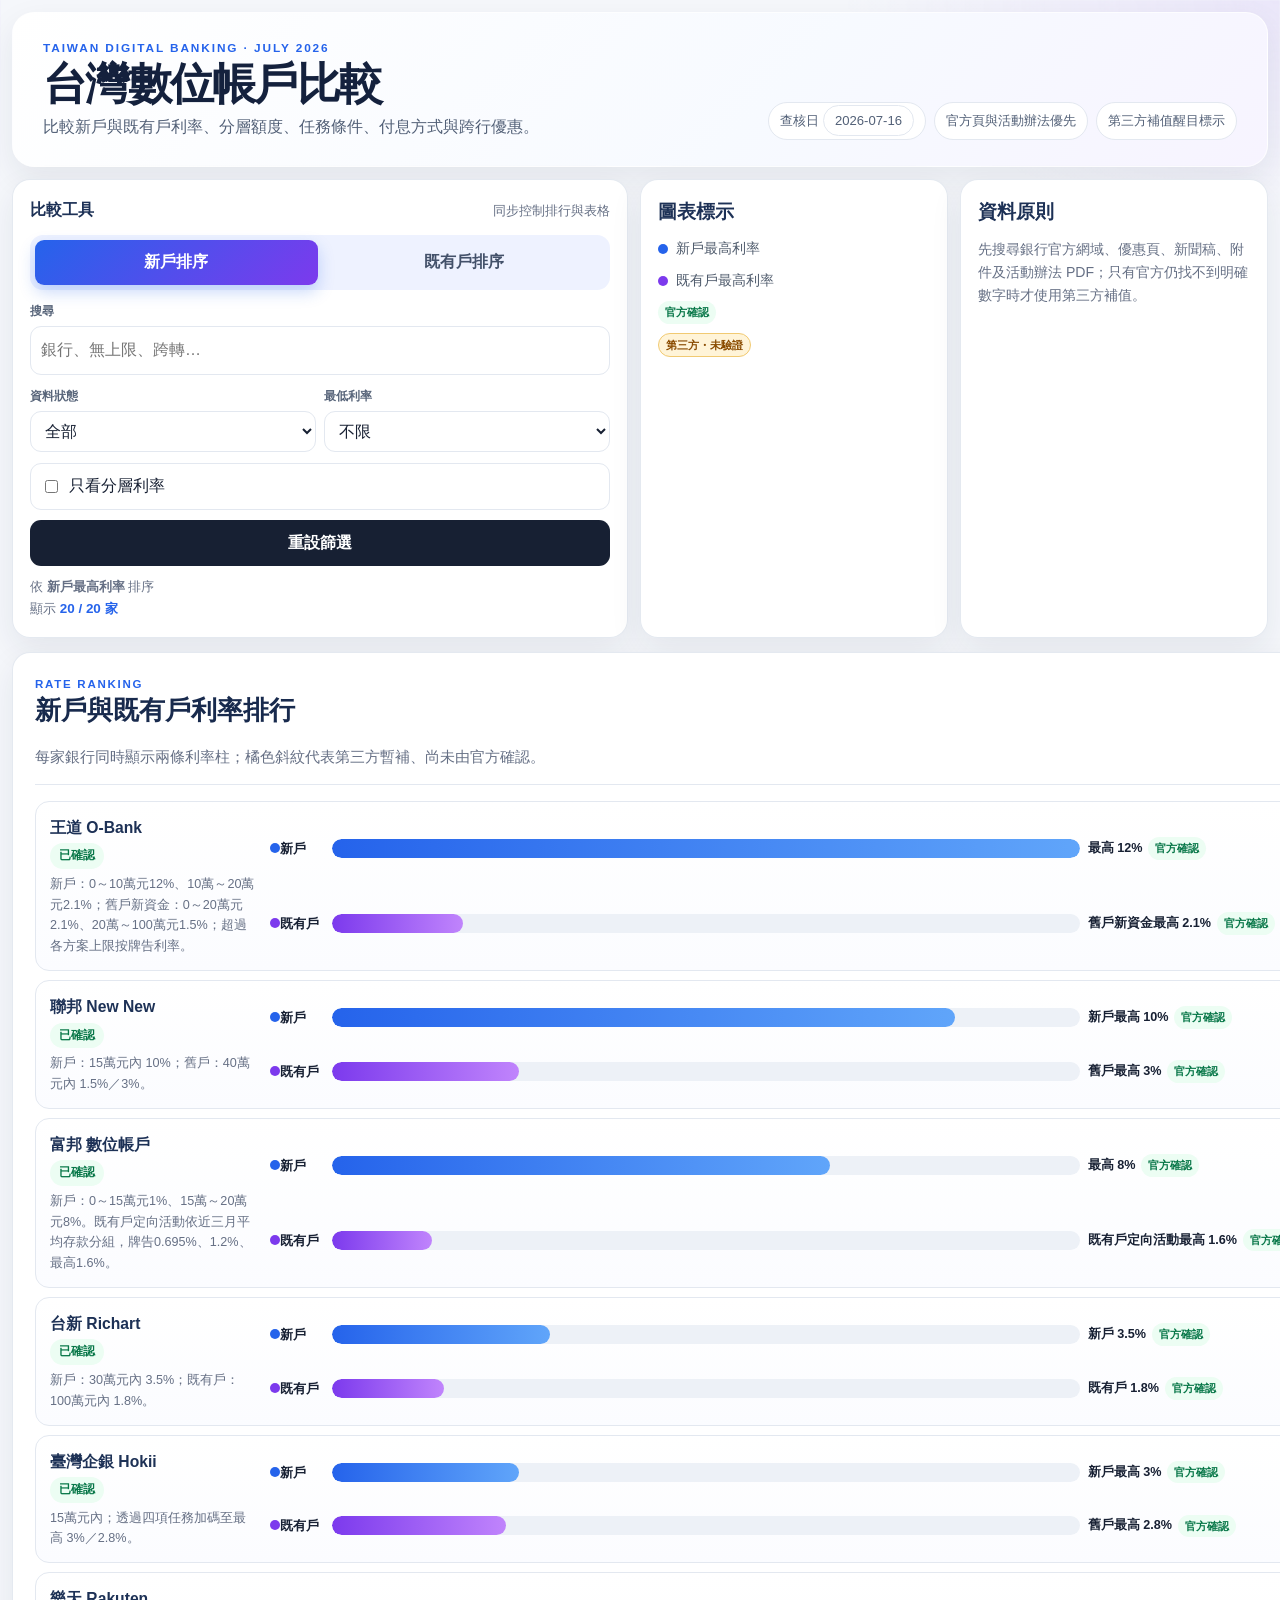
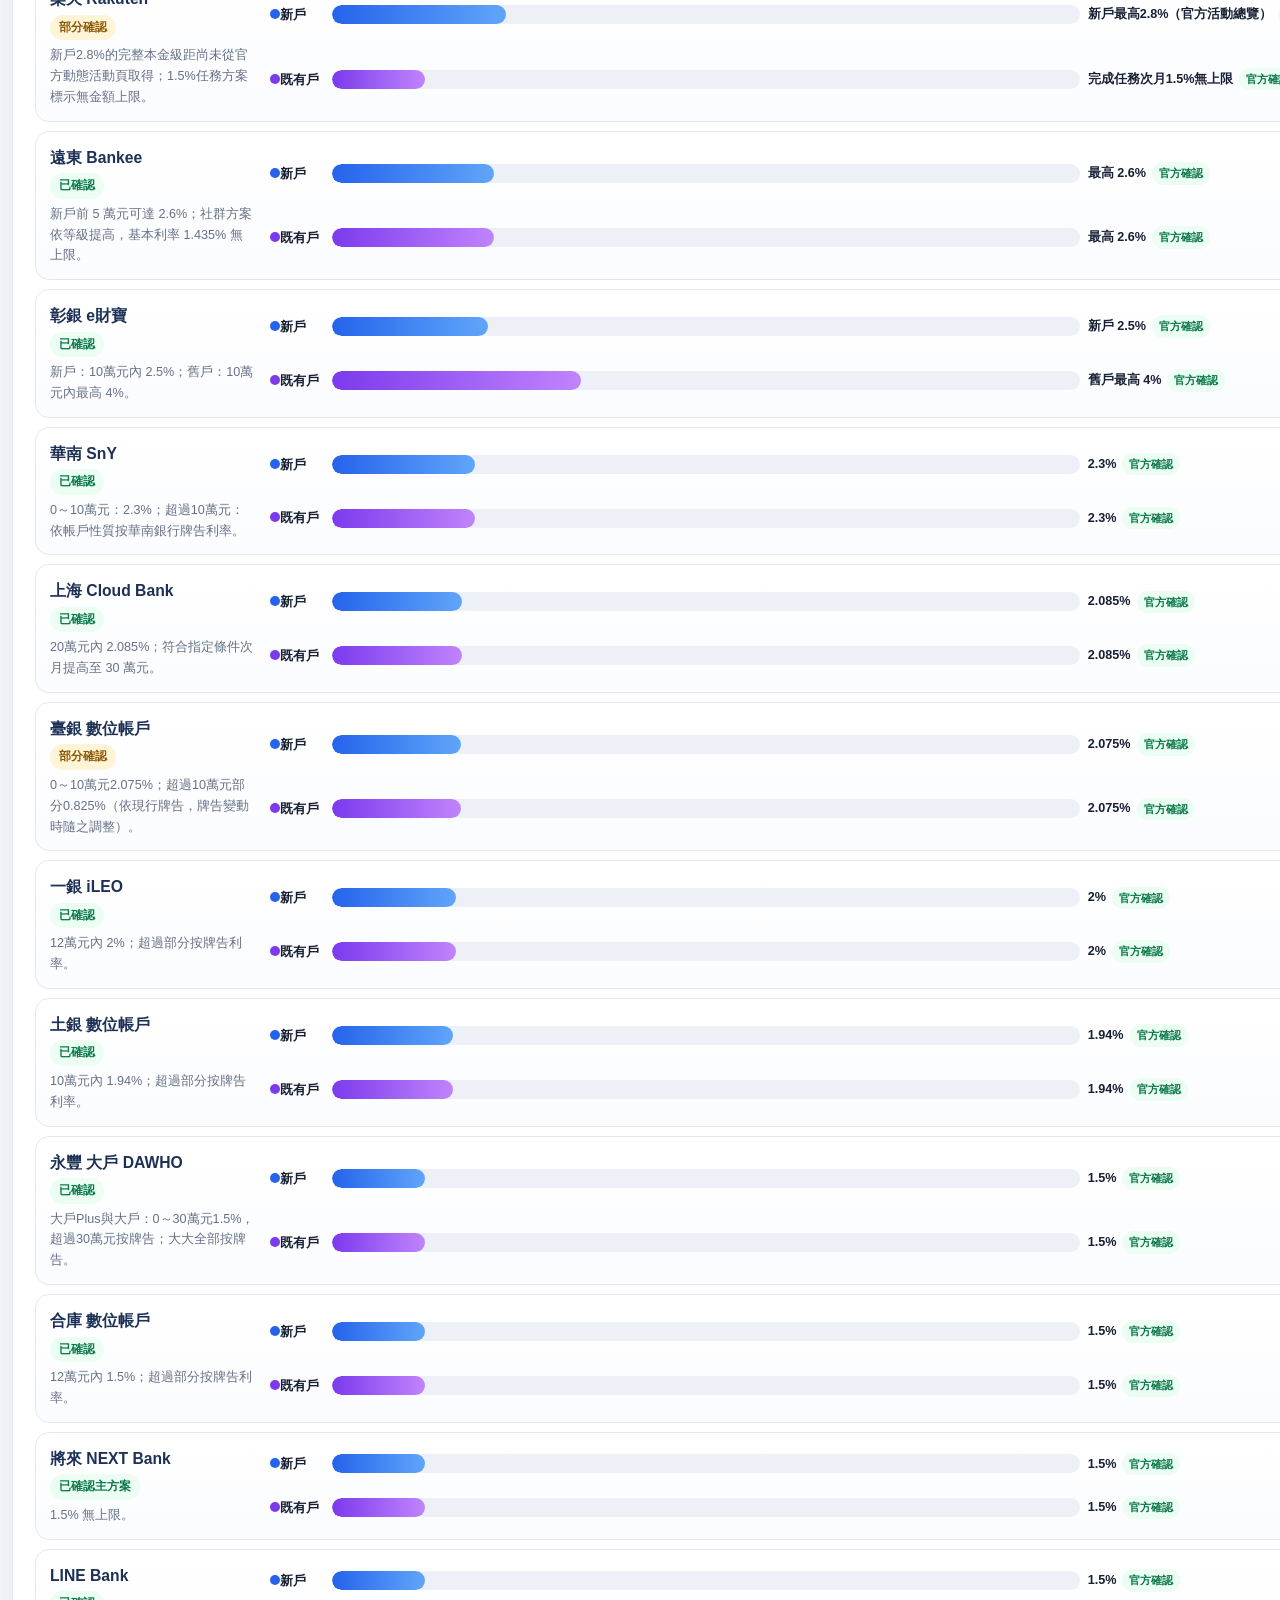
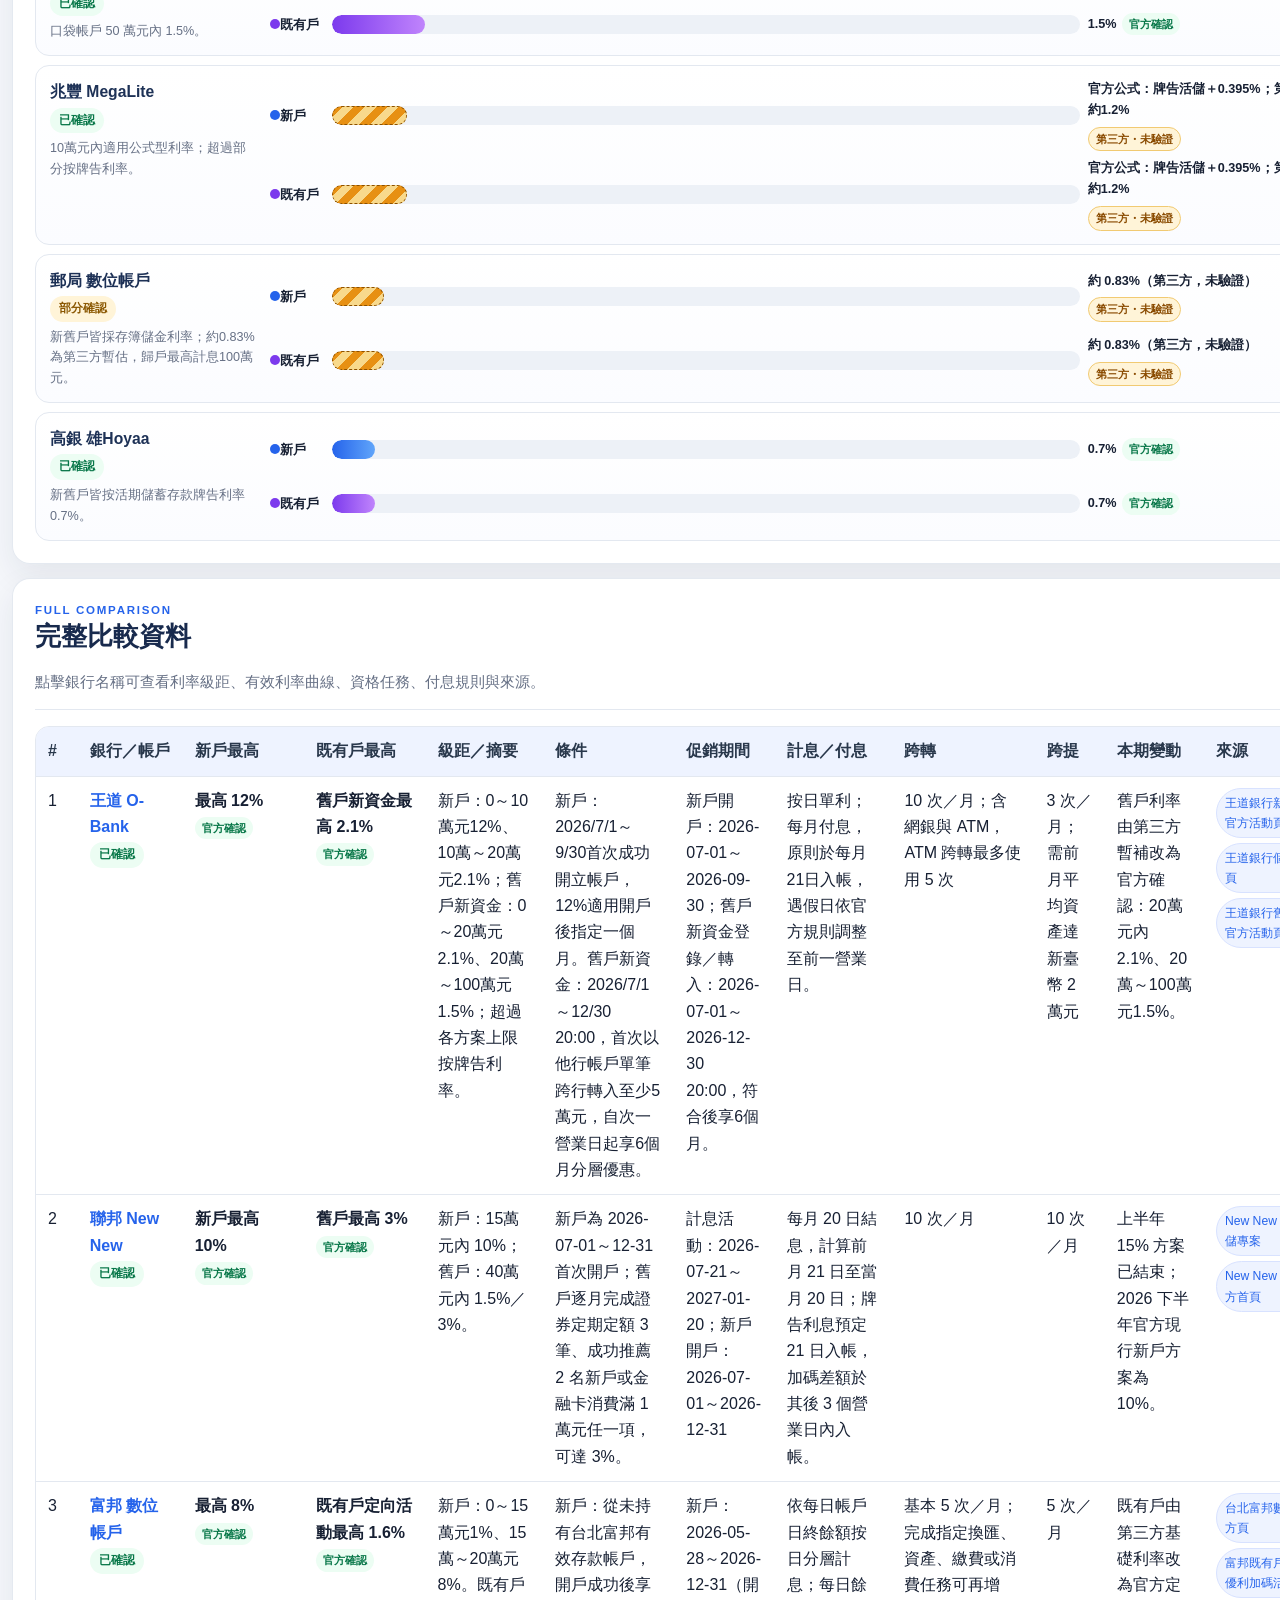
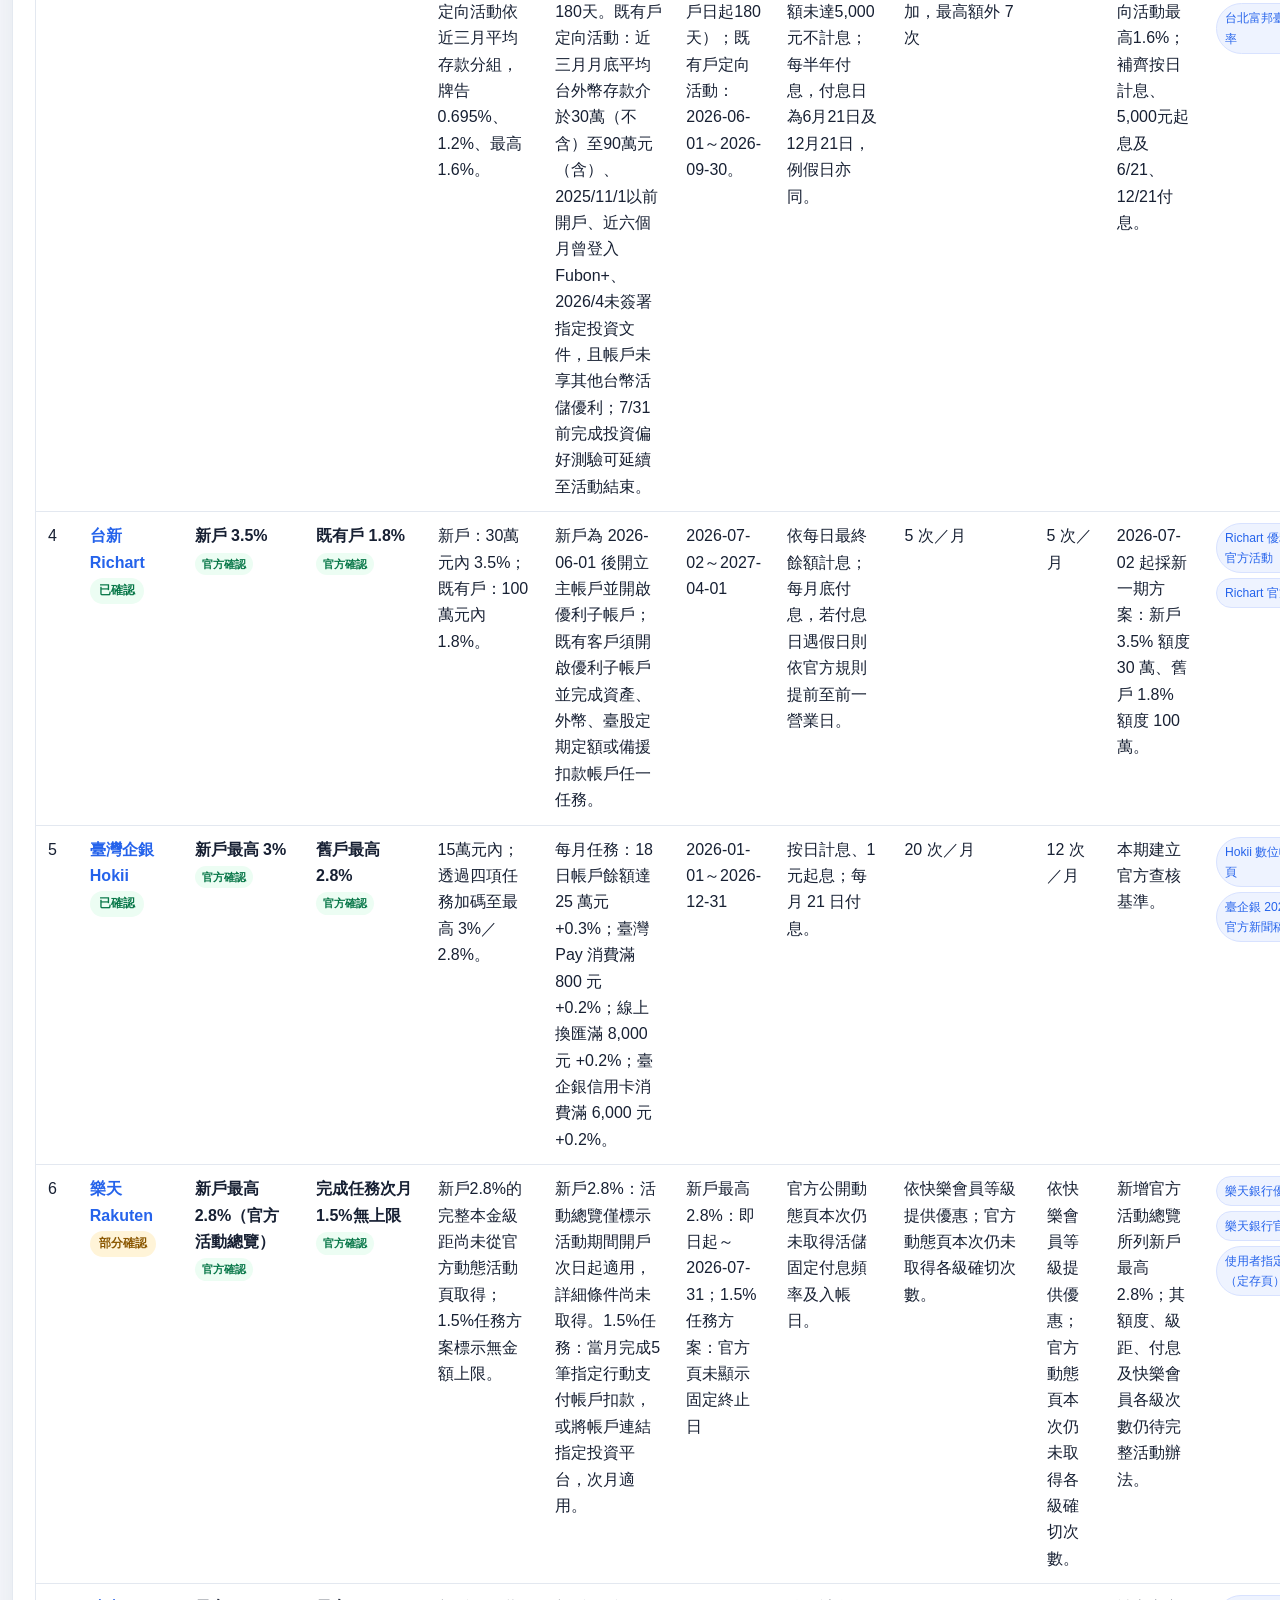
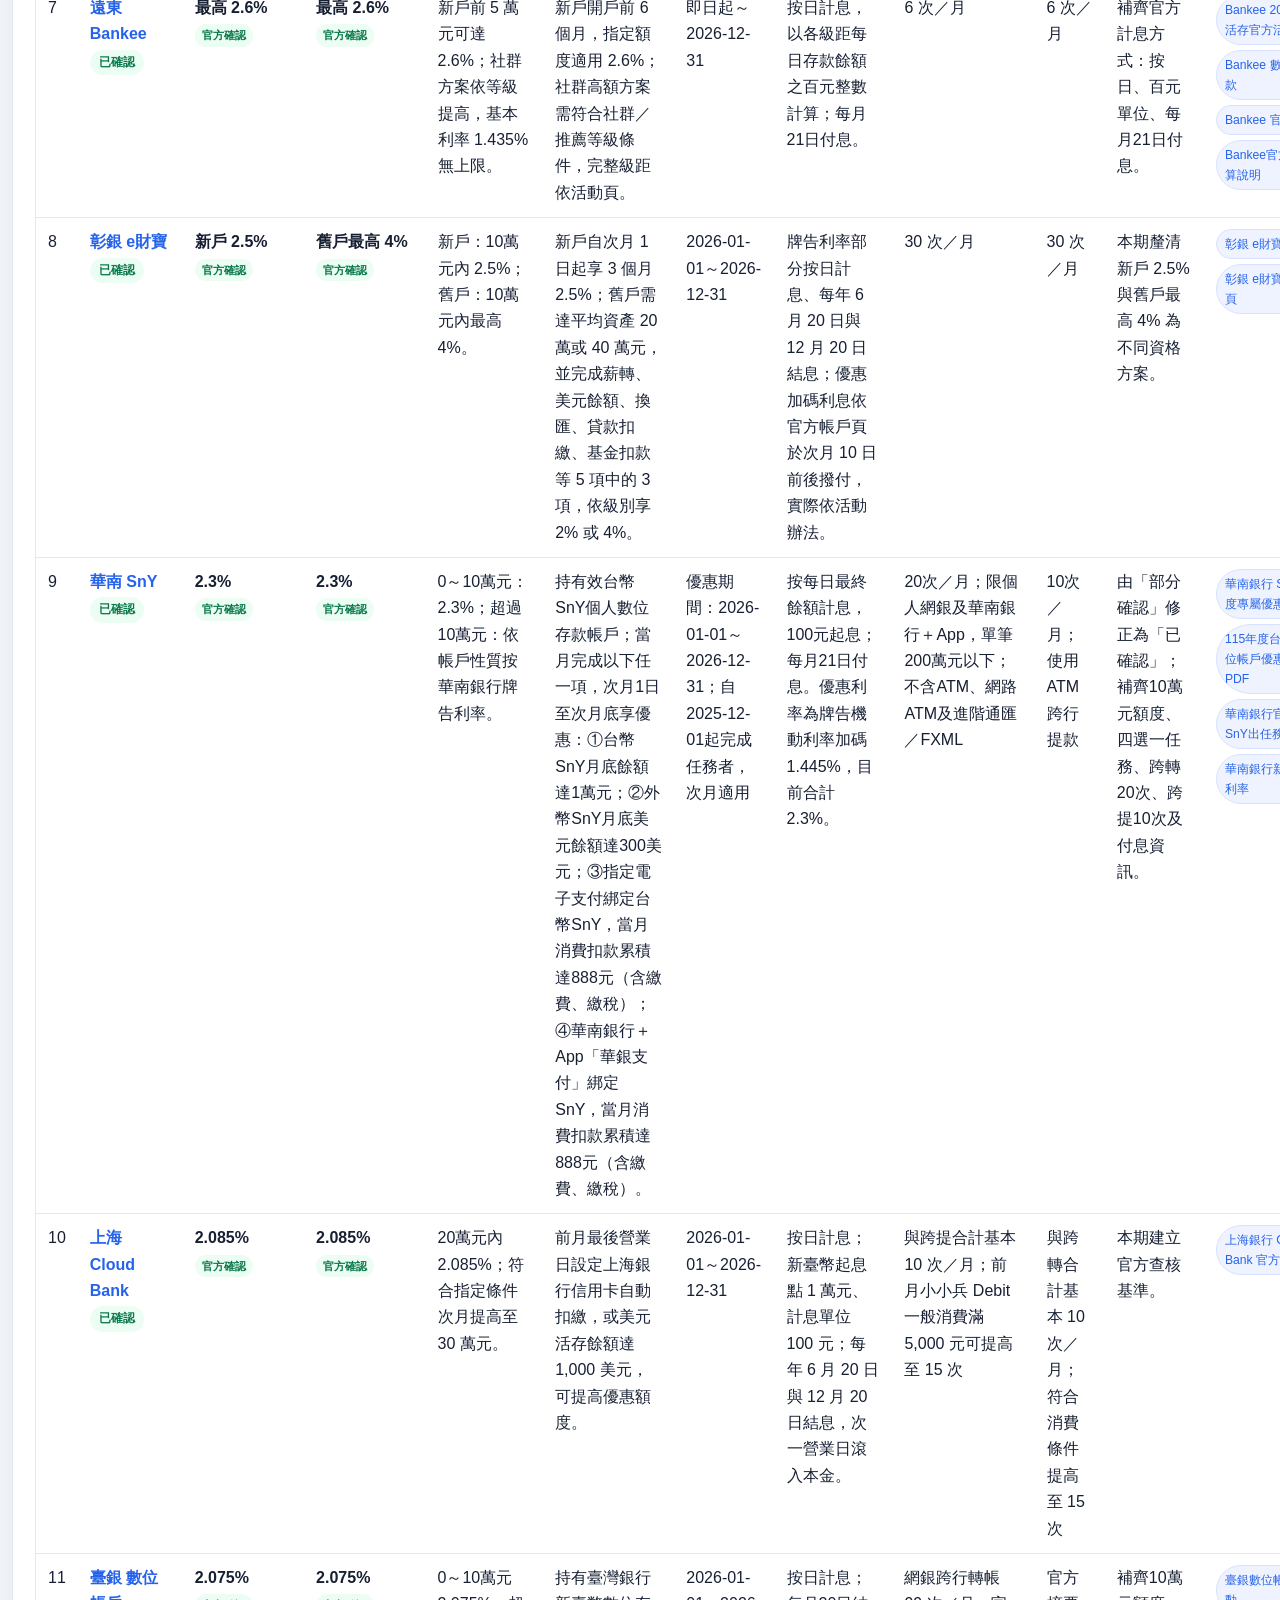
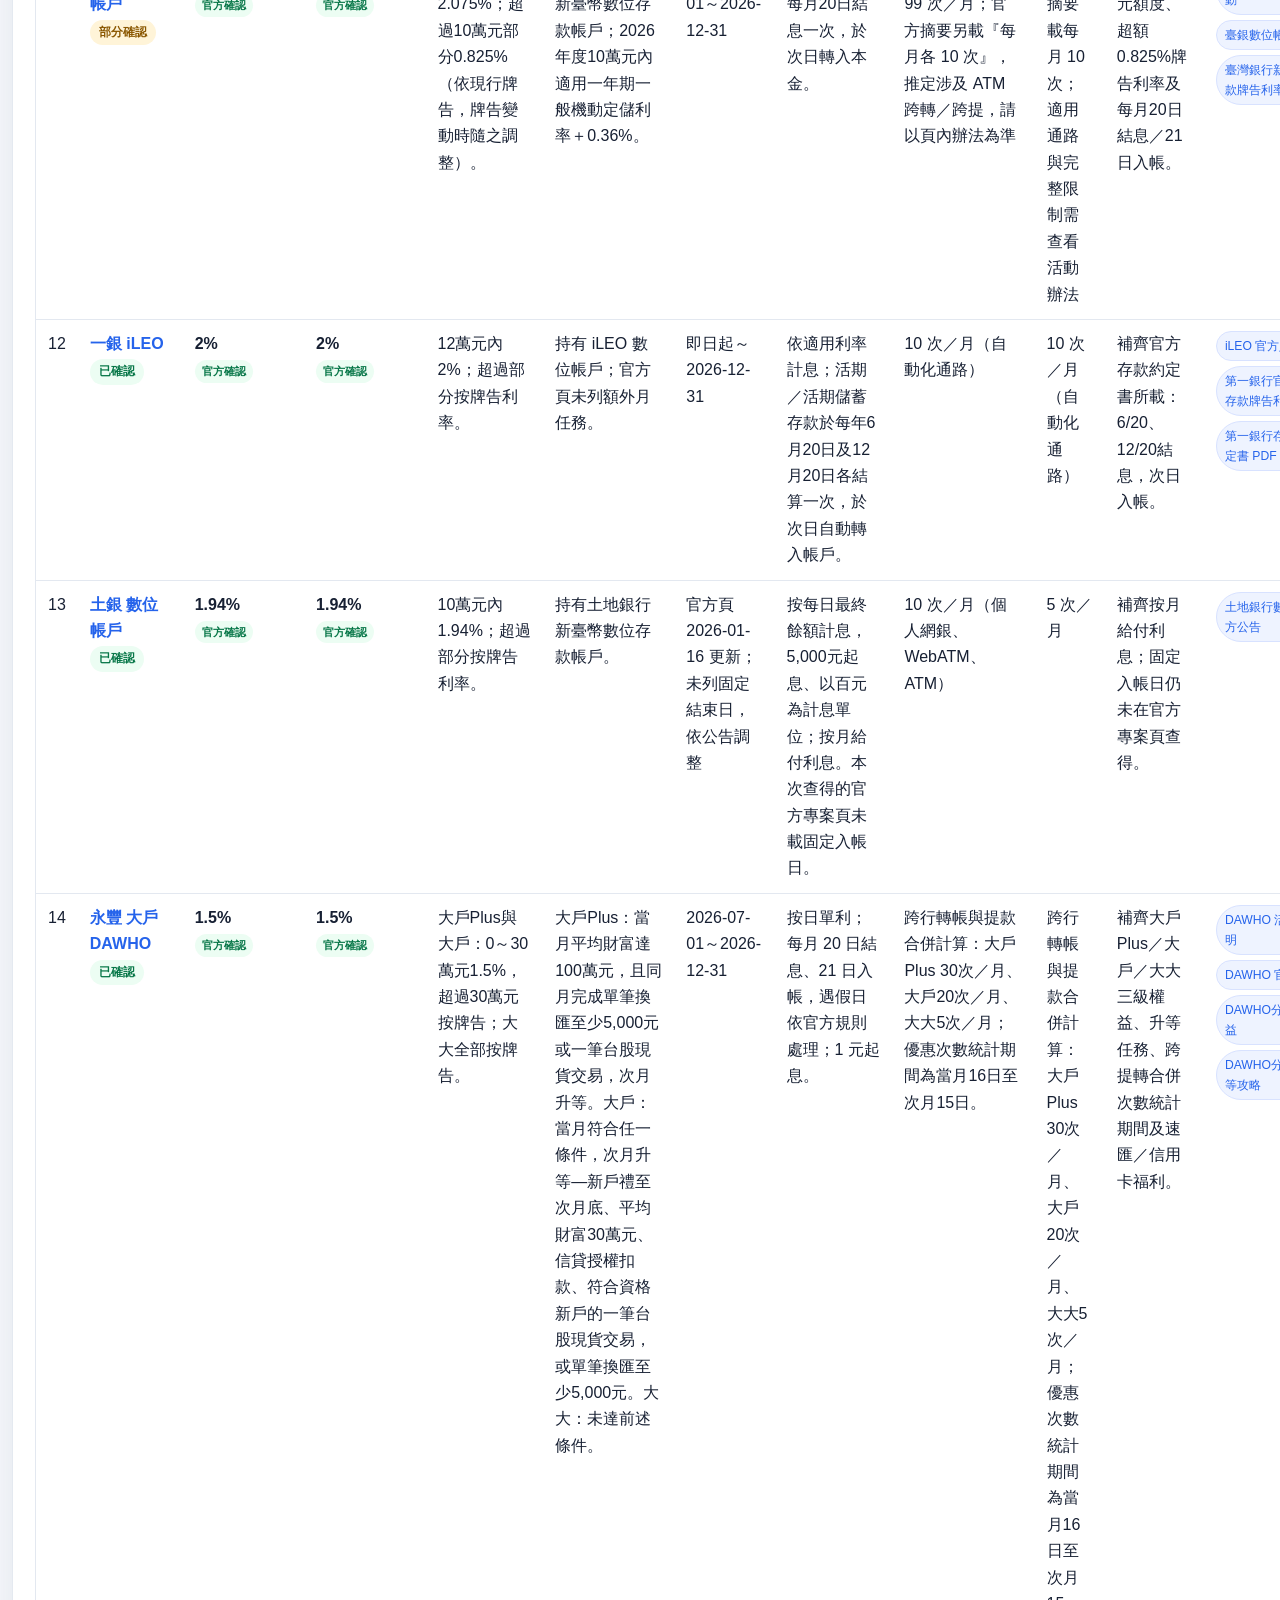
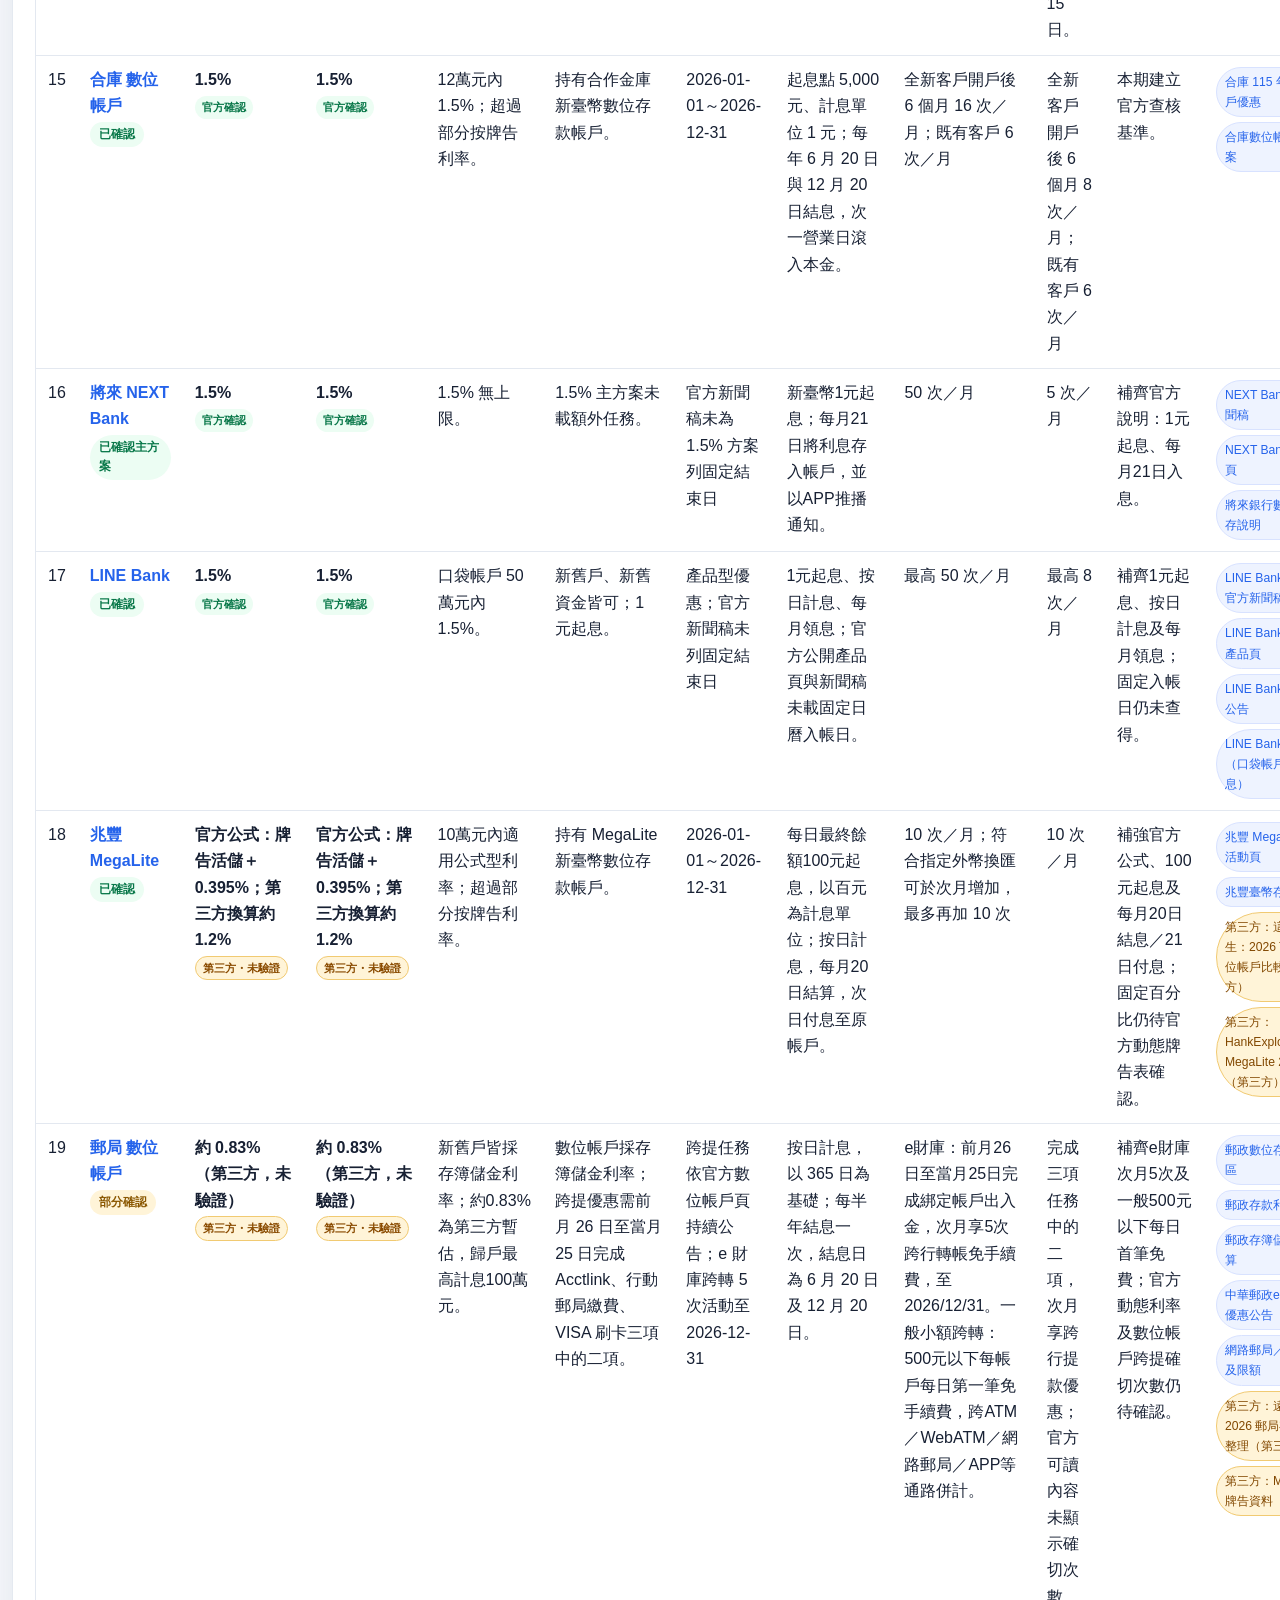
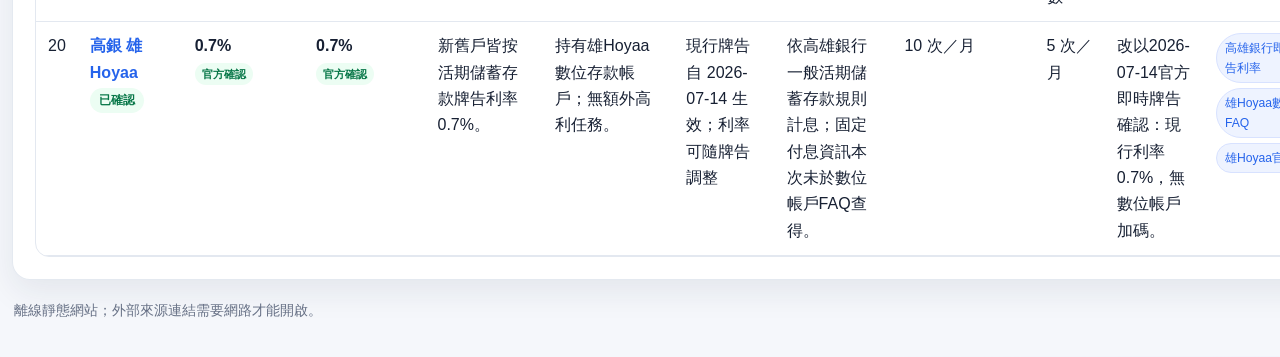
==== index.html @ 87db536c "v1" ====
<!doctype html>
<html lang="zh-Hant-TW">
<head>
<meta charset="utf-8">
<meta name="viewport" content="width=device-width,initial-scale=1">
<title>台灣數位帳戶比較｜2026年7月</title>
<link rel="stylesheet" href="assets/style.css">
</head>
<body>
<header class="home-header">
  <div class="wide-container">
    <div class="masthead">
      <div>
        <div class="eyebrow">TAIWAN DIGITAL BANKING · JULY 2026</div>
        <h1>台灣數位帳戶比較</h1>
        <p>比較新戶與既有戶利率、分層額度、任務條件、付息方式與跨行優惠。</p>
      </div>
      <div class="masthead-meta">
        <span>查核日 <span data-report-date>載入中…</span></span>
        <span>官方頁與活動辦法優先</span>
        <span>第三方補值醒目標示</span>
      </div>
    </div>
  </div>
</header>

<main class="wide-container">
  <div class="home-layout">
    <div class="home-main">
      <section class="content-card">
        <div class="section-heading">
          <div><div class="section-kicker">RATE RANKING</div><h2>新戶與既有戶利率排行</h2></div>
          <p>每家銀行同時顯示兩條利率柱；橘色斜紋代表第三方暫補、尚未由官方確認。</p>
        </div>
        <div id="barList" class="bar-list"></div>
      </section>

      <section class="content-card">
        <div class="section-heading">
          <div><div class="section-kicker">FULL COMPARISON</div><h2>完整比較資料</h2></div>
          <p>點擊銀行名稱可查看利率級距、有效利率曲線、資格任務、付息規則與來源。</p>
        </div>
        <div class="table-wrap">
          <table>
            <thead><tr>
              <th>#</th><th>銀行／帳戶</th><th>新戶最高</th><th>既有戶最高</th>
              <th>級距／摘要</th><th>條件</th><th>促銷期間</th><th>計息／付息</th>
              <th>跨轉</th><th>跨提</th><th>本期變動</th><th>來源</th>
            </tr></thead>
            <tbody id="comparisonBody"></tbody>
          </table>
        </div>
      </section>
    </div>

    <aside class="home-sidebar">
      <section class="tool-card">
        <div class="tool-card-title"><span>比較工具</span><small>同步控制排行與表格</small></div>
        <div class="segmented">
          <button type="button" data-sort-mode="new" class="active">新戶排序</button>
          <button type="button" data-sort-mode="existing">既有戶排序</button>
        </div>
        <div class="field">
          <label for="bankSearch">搜尋</label>
          <input id="bankSearch" type="search" placeholder="銀行、無上限、跨轉…">
        </div>
        <div class="filter-grid">
          <div class="field">
            <label for="verificationFilter">資料狀態</label>
            <select id="verificationFilter">
              <option value="all">全部</option>
              <option value="official">官方確認</option>
              <option value="third-party">含第三方補值</option>
              <option value="incomplete">官方資料不完整</option>
            </select>
          </div>
          <div class="field">
            <label for="minRate">最低利率</label>
            <select id="minRate">
              <option value="0">不限</option><option value="1">1% 以上</option>
              <option value="1.5">1.5% 以上</option><option value="2">2% 以上</option>
              <option value="3">3% 以上</option><option value="5">5% 以上</option>
            </select>
          </div>
        </div>
        <label class="check-field"><input id="tieredOnly" type="checkbox"><span>只看分層利率</span></label>
        <button id="resetFilters" class="reset-btn" type="button">重設篩選</button>
        <div class="result-line">依 <strong id="currentSortLabel">新戶最高利率</strong> 排序<br>顯示 <span id="resultCount" class="result-count"></span></div>
      </section>

      <section class="info-card">
        <h3>圖表標示</h3>
        <div class="legend-list">
          <div class="legend-row"><span class="dot new"></span>新戶最高利率</div>
          <div class="legend-row"><span class="dot existing"></span>既有戶最高利率</div>
          <div class="legend-row"><span class="rate-source official">官方確認</span></div>
          <div class="legend-row"><span class="rate-source third">第三方・未驗證</span></div>
        </div>
      </section>

      <section class="info-card">
        <h3>資料原則</h3>
        <p>先搜尋銀行官方網域、優惠頁、新聞稿、附件及活動辦法 PDF；只有官方仍找不到明確數字時才使用第三方補值。</p>
      </section>
    </aside>
  </div>
</main>

<footer class="wide-container home-footer">離線靜態網站；外部來源連結需要網路才能開啟。</footer>
<script type="module" src="assets/index.js"></script>
</body>
</html>
---- assets/style.css ----
:root{
  --page:#f5f7fb;
  --surface:#ffffff;
  --surface-soft:#f8fafc;
  --ink:#172033;
  --muted:#667085;
  --line:#e3e8f0;
  --blue:#2563eb;
  --blue-dark:#173b8f;
  --purple:#7c3aed;
  --cyan:#0891b2;
  --green:#067647;
  --amber:#9a5a00;
  --red:#b42318;
  --shadow:0 12px 32px rgba(31,42,68,.08);
  --radius:18px;
}
*{box-sizing:border-box}
html{scroll-behavior:smooth}
body{
  margin:0;
  color:var(--ink);
  font-family:-apple-system,BlinkMacSystemFont,"Segoe UI","Noto Sans TC","PingFang TC","Microsoft JhengHei",sans-serif;
  line-height:1.65;
  background:
    radial-gradient(900px 420px at 4% -8%,rgba(37,99,235,.11),transparent 60%),
    radial-gradient(760px 380px at 100% 0,rgba(124,58,237,.09),transparent 58%),
    var(--page);
}
a{color:var(--blue);text-decoration:none}
a:hover{text-decoration:underline}
.wide-container{width:calc(100% - 24px);max-width:none;margin:0 auto}
.home-header{padding:12px 0}
.masthead{
  display:grid;
  grid-template-columns:minmax(0,1fr) auto;
  gap:24px;
  align-items:end;
  padding:26px 30px;
  border:1px solid rgba(255,255,255,.8);
  border-radius:22px;
  background:linear-gradient(135deg,#ffffff 0%,#f7faff 60%,#f7f4ff 100%);
  box-shadow:var(--shadow);
}
.eyebrow{font-size:.74rem;font-weight:850;letter-spacing:.16em;color:var(--blue)}
.masthead h1{
  margin:4px 0 7px;
  font-size:clamp(2.05rem,3.4vw,4.1rem);
  line-height:1;
  letter-spacing:-.04em;
  color:#14213d;
}
.masthead p{margin:0;color:#526077;font-size:1.02rem}
.masthead-meta{display:flex;flex-wrap:wrap;justify-content:flex-end;gap:8px;max-width:520px}
.masthead-meta span{
  padding:7px 11px;border-radius:999px;
  background:#fff;border:1px solid var(--line);
  color:#526077;font-size:.82rem;white-space:nowrap
}
.home-layout{
  display:grid;
  grid-template-columns:minmax(0,1fr) clamp(320px,21vw,410px);
  gap:14px;align-items:start
}
.home-main{min-width:0;display:grid;gap:14px}
.home-sidebar{
  min-width:0;display:grid;gap:12px;
  position:sticky;top:10px;max-height:calc(100vh - 20px);overflow:auto
}
.content-card,.tool-card,.info-card,.detail-card{
  background:rgba(255,255,255,.97);
  border:1px solid rgba(227,232,240,.95);
  border-radius:var(--radius);
  box-shadow:var(--shadow)
}
.content-card{padding:22px}
.tool-card,.info-card{padding:17px}
.section-heading{
  display:grid;grid-template-columns:minmax(0,auto) minmax(280px,.55fr);
  gap:20px;align-items:end;padding-bottom:15px;
  border-bottom:1px solid var(--line);margin-bottom:16px
}
.section-heading h2{margin:2px 0 0;font-size:clamp(1.5rem,2vw,2.2rem);line-height:1.1;color:#182a4d}
.section-heading p{margin:0;color:var(--muted);font-size:.92rem}
.section-kicker{color:var(--blue);font-size:.72rem;font-weight:850;letter-spacing:.15em}
.tool-card-title{display:flex;justify-content:space-between;gap:8px;align-items:baseline;margin-bottom:12px;font-weight:850;color:#1d3156}
.tool-card-title small{font-weight:500;color:var(--muted)}
.segmented{display:grid;grid-template-columns:1fr 1fr;gap:5px;padding:5px;border-radius:13px;background:#eef2ff}
.segmented button{border:0;border-radius:9px;padding:9px;background:transparent;color:#43516a;font:inherit;font-weight:800;cursor:pointer}
.segmented button.active{color:#fff;background:linear-gradient(135deg,var(--blue),var(--purple));box-shadow:0 7px 16px rgba(37,99,235,.25)}
.field{display:grid;gap:5px;margin-top:11px}
.field label{font-size:.78rem;color:#58657a;font-weight:800}
.field input[type=search],.field select{
  width:100%;min-width:0;padding:10px;border:1px solid var(--line);
  border-radius:11px;background:#fff;color:var(--ink);font:inherit
}
.filter-grid{display:grid;grid-template-columns:1fr 1fr;gap:8px}
.check-field{display:flex;gap:8px;align-items:center;margin-top:11px;padding:9px 10px;border:1px solid var(--line);border-radius:11px;background:#fff}
.reset-btn{width:100%;border:0;border-radius:11px;margin-top:10px;padding:10px;background:#172033;color:#fff;font:inherit;font-weight:850;cursor:pointer}
.result-line{margin-top:10px;color:var(--muted);font-size:.84rem}
.result-count{color:var(--blue);font-weight:850}
.info-card h3{margin:0 0 10px;color:#1d3156}
.info-card p{margin:0;color:var(--muted);font-size:.88rem}
.legend-list{display:grid;gap:9px;color:#4f5b6c;font-size:.86rem}
.legend-row{display:flex;gap:8px;align-items:center}
.dot{display:inline-block;width:10px;height:10px;border-radius:50%}
.dot.new{background:#2563eb}.dot.existing{background:#7c3aed}
.rate-source{display:inline-flex;padding:2px 7px;border-radius:999px;font-size:.7rem;font-weight:850;white-space:nowrap}
.rate-source.official{background:#ecfdf3;color:var(--green)}
.rate-source.third{background:#fff4d8;color:#8a4b00;border:1px solid #f1ca72}
.status{display:inline-flex;padding:3px 9px;border-radius:999px;font-size:.74rem;font-weight:850}
.status.ok{background:#ecfdf3;color:var(--green)}
.status.partial{background:#fff4d8;color:#8a5700}
.status.unknown{background:#fef3f2;color:var(--red)}
.bar-list{display:grid;gap:9px}
.bar-row{display:grid;grid-template-columns:minmax(190px,16vw) minmax(0,1fr);gap:15px;padding:13px 14px;border:1px solid var(--line);border-radius:14px;background:linear-gradient(180deg,#fff,#fbfcff)}
.bank-meta strong{font-size:.98rem;color:#1d3156}
.bank-meta .bar-note{margin-top:5px;color:var(--muted);font-size:.79rem}
.dual-bars{display:grid;gap:7px}
.dual-line{display:grid;grid-template-columns:54px minmax(100px,1fr) minmax(195px,.34fr);gap:8px;align-items:center}
.dual-label{font-size:.8rem;font-weight:850}
.track{position:relative;height:19px;overflow:hidden;border-radius:999px;background:#edf1f7}
.fill{height:100%;min-width:3px;border-radius:999px}
.fill.new{background:linear-gradient(90deg,#2563eb,#60a5fa)}
.fill.existing{background:linear-gradient(90deg,#7c3aed,#c084fc)}
.fill.unverified{
  background-image:repeating-linear-gradient(135deg,#e79013 0,#e79013 8px,#f8d98c 8px,#f8d98c 16px);
  outline:1px dashed #8b5000;outline-offset:-1px
}
.dual-value{display:flex;gap:6px;align-items:center;flex-wrap:wrap;font-size:.79rem}
.no-value{font-size:.75rem;color:var(--muted);padding-left:6px;line-height:19px}
.table-wrap{overflow:auto;border:1px solid var(--line);border-radius:14px;background:#fff}
table{width:100%;min-width:1320px;border-collapse:collapse}
th,td{padding:11px 12px;border-bottom:1px solid var(--line);text-align:left;vertical-align:top}
th{position:sticky;top:0;z-index:2;background:#eef3ff;color:#29384c;white-space:nowrap}
tbody tr:hover td{background:#fafcff}
.name-cell a{font-weight:850}
.source-list{display:flex;flex-wrap:wrap;gap:5px}
.source-chip{display:inline-flex;padding:4px 8px;border-radius:999px;background:#eef3ff;border:1px solid #d8e2ff;font-size:.76rem}
.source-chip.third-party{background:#fff4d8;border-color:#f1ca72;color:#824800}
.empty-state{text-align:center;color:var(--muted);padding:28px}
.home-footer{padding:20px 2px 34px;color:var(--muted);font-size:.85rem}

/* Standardized individual bank pages */
.detail-body{background:var(--page)}
.detail-container{width:min(1180px,calc(100% - 28px));margin:0 auto}
.detail-hero{padding:22px 0 14px}
.detail-hero-panel{
  color:#fff;border-radius:24px;padding:28px;
  background:
    radial-gradient(400px 240px at 100% 0,rgba(255,255,255,.16),transparent 70%),
    linear-gradient(135deg,#15284b,#2454b8 58%,#6935b8);
  box-shadow:0 18px 42px rgba(30,52,105,.2)
}
.back-link{display:inline-flex;margin-bottom:12px;color:#dbeafe!important}
.detail-title-row{display:flex;justify-content:space-between;align-items:flex-start;gap:16px;flex-wrap:wrap}
.detail-title-row h1{margin:0 0 7px;font-size:clamp(2rem,4vw,3.3rem);line-height:1.05}
.detail-title-row p{margin:0;color:#dbeafe;max-width:850px}
.detail-status{background:rgba(255,255,255,.92)!important;color:#17324d!important}
.detail-kpis{display:grid;grid-template-columns:repeat(4,minmax(0,1fr));gap:12px;margin-top:20px}
.detail-kpi{background:#fff;border:1px solid rgba(255,255,255,.9);border-radius:15px;padding:15px;box-shadow:0 8px 20px rgba(15,23,42,.13);color:var(--ink)}
.detail-kpi .label{color:var(--muted);font-size:.8rem;font-weight:750}
.detail-kpi .value{margin-top:4px;color:#172033;font-size:1.13rem;font-weight:850;line-height:1.35;overflow-wrap:anywhere}
.detail-main{padding:6px 0 42px}
.detail-card{padding:21px;margin:14px 0}
.detail-card h2{margin:0 0 8px;color:#1d3156;font-size:1.28rem}
.detail-card .intro{margin:0 0 15px;color:var(--muted)}
.kv{display:grid;grid-template-columns:220px 1fr;border-top:1px solid var(--line)}
.kv div{padding:13px 14px;border-bottom:1px solid var(--line)}
.kv div:nth-child(odd){font-weight:850;background:var(--surface-soft)}
.tier-tabs{display:flex;gap:9px;flex-wrap:wrap;margin-bottom:14px}
.tier-tabs button{border:1px solid var(--line);border-radius:999px;padding:9px 13px;background:#fff;font:inherit;font-weight:800;cursor:pointer}
.tier-tabs button.active{background:#172033;color:#fff;border-color:#172033}
.tier-panel{display:none}.tier-panel.active{display:block}
.combo-chart-wrap{border:1px solid var(--line);border-radius:16px;padding:14px;background:linear-gradient(180deg,#fff,#fbfcff)}
.combo-chart{width:100%;height:auto;display:block}
.chart-grid{stroke:#dfe5ef;stroke-width:1}.chart-grid.vertical{stroke-dasharray:4 6}
.chart-axis{stroke:#667085;stroke-width:1.3}
.axis-label{font-size:12px;fill:#667085}.axis-title{font-size:13px;fill:#475467;font-weight:700}
.tier-bar{opacity:.8}.bar-rate-label{font-size:13px;fill:#172033;font-weight:850}
.bar-range-label{font-size:11px;fill:#fff;font-weight:800}
.effective-line{fill:none;stroke:#172033;stroke-width:4;stroke-linejoin:round;stroke-linecap:round}
.effective-line.unverified{stroke:#9a5b00;stroke-dasharray:8 7}
.effective-point{fill:#fff;stroke:#172033;stroke-width:3}
.effective-label{font-size:12px;fill:#172033;font-weight:850}
.chart-key{display:flex;flex-wrap:wrap;gap:16px;margin-top:8px;color:#536075;font-size:.88rem}
.chart-key span{display:flex;align-items:center;gap:7px}
.key-box{display:inline-block;width:16px;height:10px;border-radius:3px;background:#2563eb;opacity:.8}
.key-line{display:inline-block;width:20px;border-top:4px solid #172033}
.unverified-key{background:#fff4d8;border:1px solid #f1ca72;color:#8a4b00;padding:2px 8px;border-radius:999px}
.combo-caption{margin:9px 0 0;color:#4f5b70}
.third-party-alert{padding:15px 17px;border-radius:14px;background:#fff4d8;border:1px solid #f1ca72;color:#744000}
.sources ul{margin:8px 0 0 18px;padding:0}.sources li{margin:7px 0;overflow-wrap:anywhere}
.detail-footer{padding:10px 0 36px;color:var(--muted);font-size:.86rem}

@media(max-width:1320px){
  .home-layout{grid-template-columns:1fr}
  .home-sidebar{position:static;max-height:none;overflow:visible;grid-template-columns:minmax(320px,1.2fr) minmax(220px,.6fr) minmax(220px,.6fr);order:-1}
  .tool-card{grid-column:1}.section-heading{grid-template-columns:1fr}
}
@media(max-width:900px){
  .wide-container{width:calc(100% - 12px)}
  .masthead{grid-template-columns:1fr;padding:20px}
  .masthead-meta{justify-content:flex-start;max-width:none}
  .home-sidebar{grid-template-columns:1fr 1fr}.tool-card{grid-column:1/-1}
  .bar-row{grid-template-columns:1fr}.dual-line{grid-template-columns:50px minmax(100px,1fr)}.dual-value{grid-column:2}
  .detail-kpis{grid-template-columns:repeat(2,minmax(0,1fr))}
}
@media(max-width:620px){
  .wide-container{width:100%}.home-header{padding-top:0}
  .masthead,.content-card,.tool-card,.info-card{border-radius:0;box-shadow:none;border-left:0;border-right:0}
  .masthead{padding:18px 14px}.masthead-meta{display:grid;grid-template-columns:1fr}
  .home-layout,.home-main{gap:8px}.home-sidebar{grid-template-columns:1fr}
  .content-card,.tool-card,.info-card{padding:14px}.filter-grid{grid-template-columns:1fr}
  .detail-container{width:min(100% - 16px,1180px)}
  .detail-hero-panel,.detail-card{padding:17px}.detail-kpis{grid-template-columns:1fr}
  .kv{grid-template-columns:1fr}.kv div:nth-child(odd){padding-bottom:4px;border-bottom:0}.kv div:nth-child(even){padding-top:4px}
}


/* v8 detail readability */
.field-label{font-weight:850;background:var(--surface-soft)}
.field-value{min-width:0}
.field-paragraph{margin:0 0 7px}
.field-paragraph:last-child{margin-bottom:0}
.field-list{margin:0;padding-left:1.2rem;display:grid;gap:7px}
.field-list li{padding-left:2px}
.field-list strong,.field-paragraph strong{color:#1d3156}
.compact-table table{min-width:560px}
.compact-table th,.compact-table td{padding:10px 12px}
@media(max-width:620px){
  .field-list{padding-left:1.05rem}
}


/* v9 runtime data loading */
.loading-card,
.page-error{
  width:min(760px,100%);
  margin:30px auto;
  padding:24px;
  border:1px solid var(--line);
  border-radius:16px;
  background:#fff;
  box-shadow:var(--shadow);
}
.page-error h1{margin-top:0;color:#1d3156}
.page-error code{padding:2px 6px;border-radius:5px;background:#eef2ff}
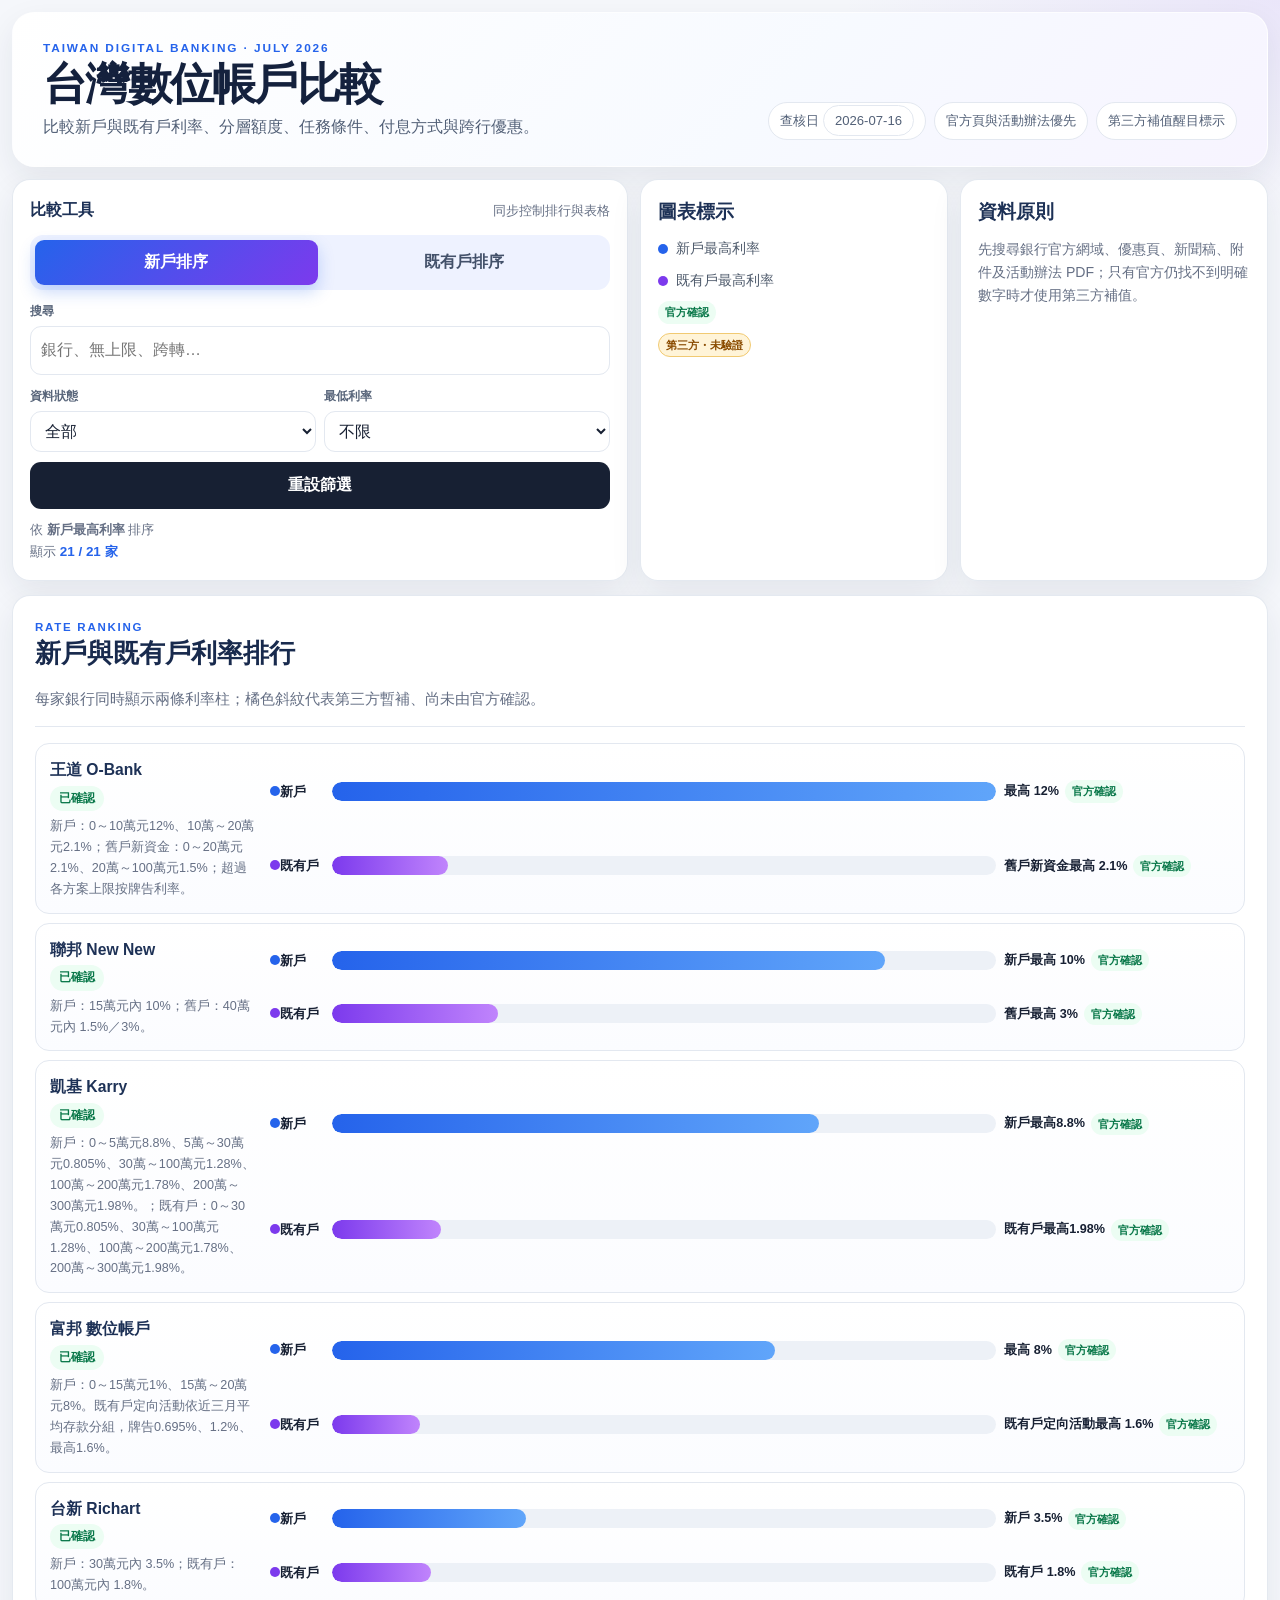
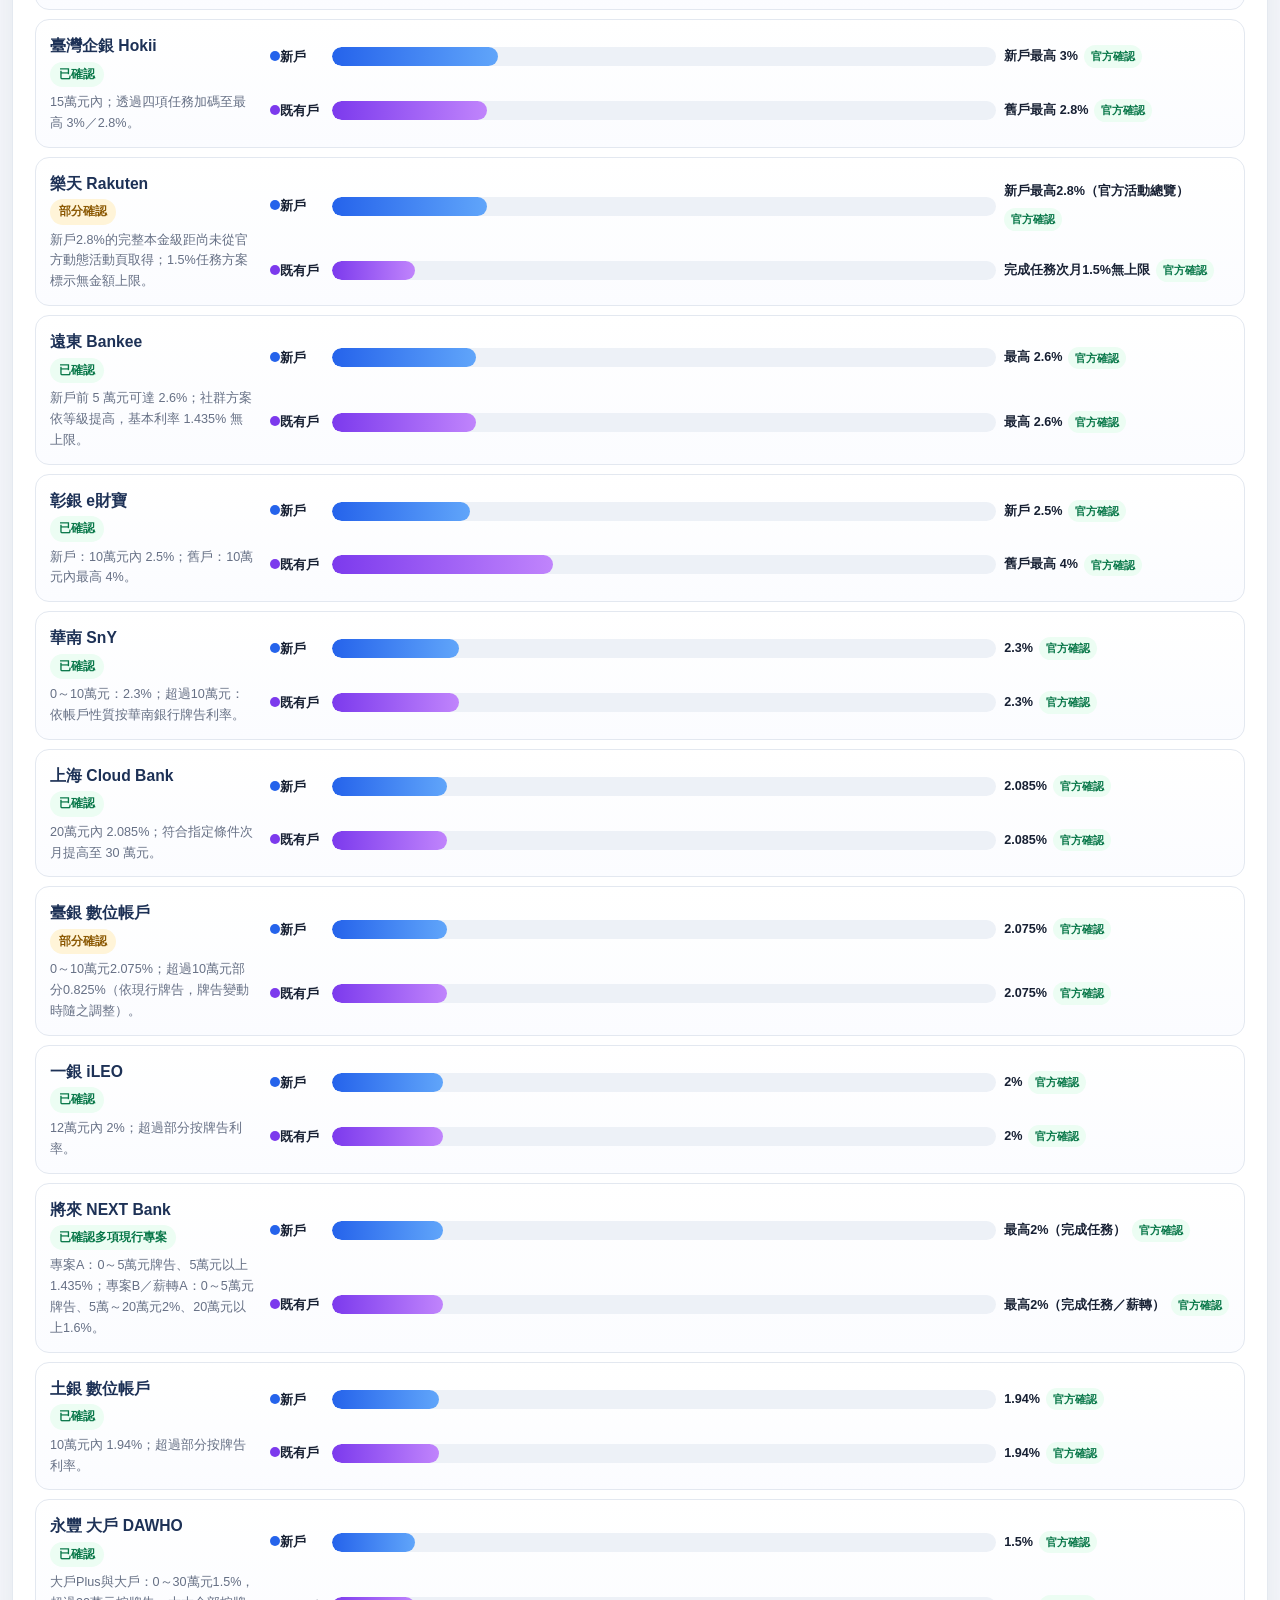
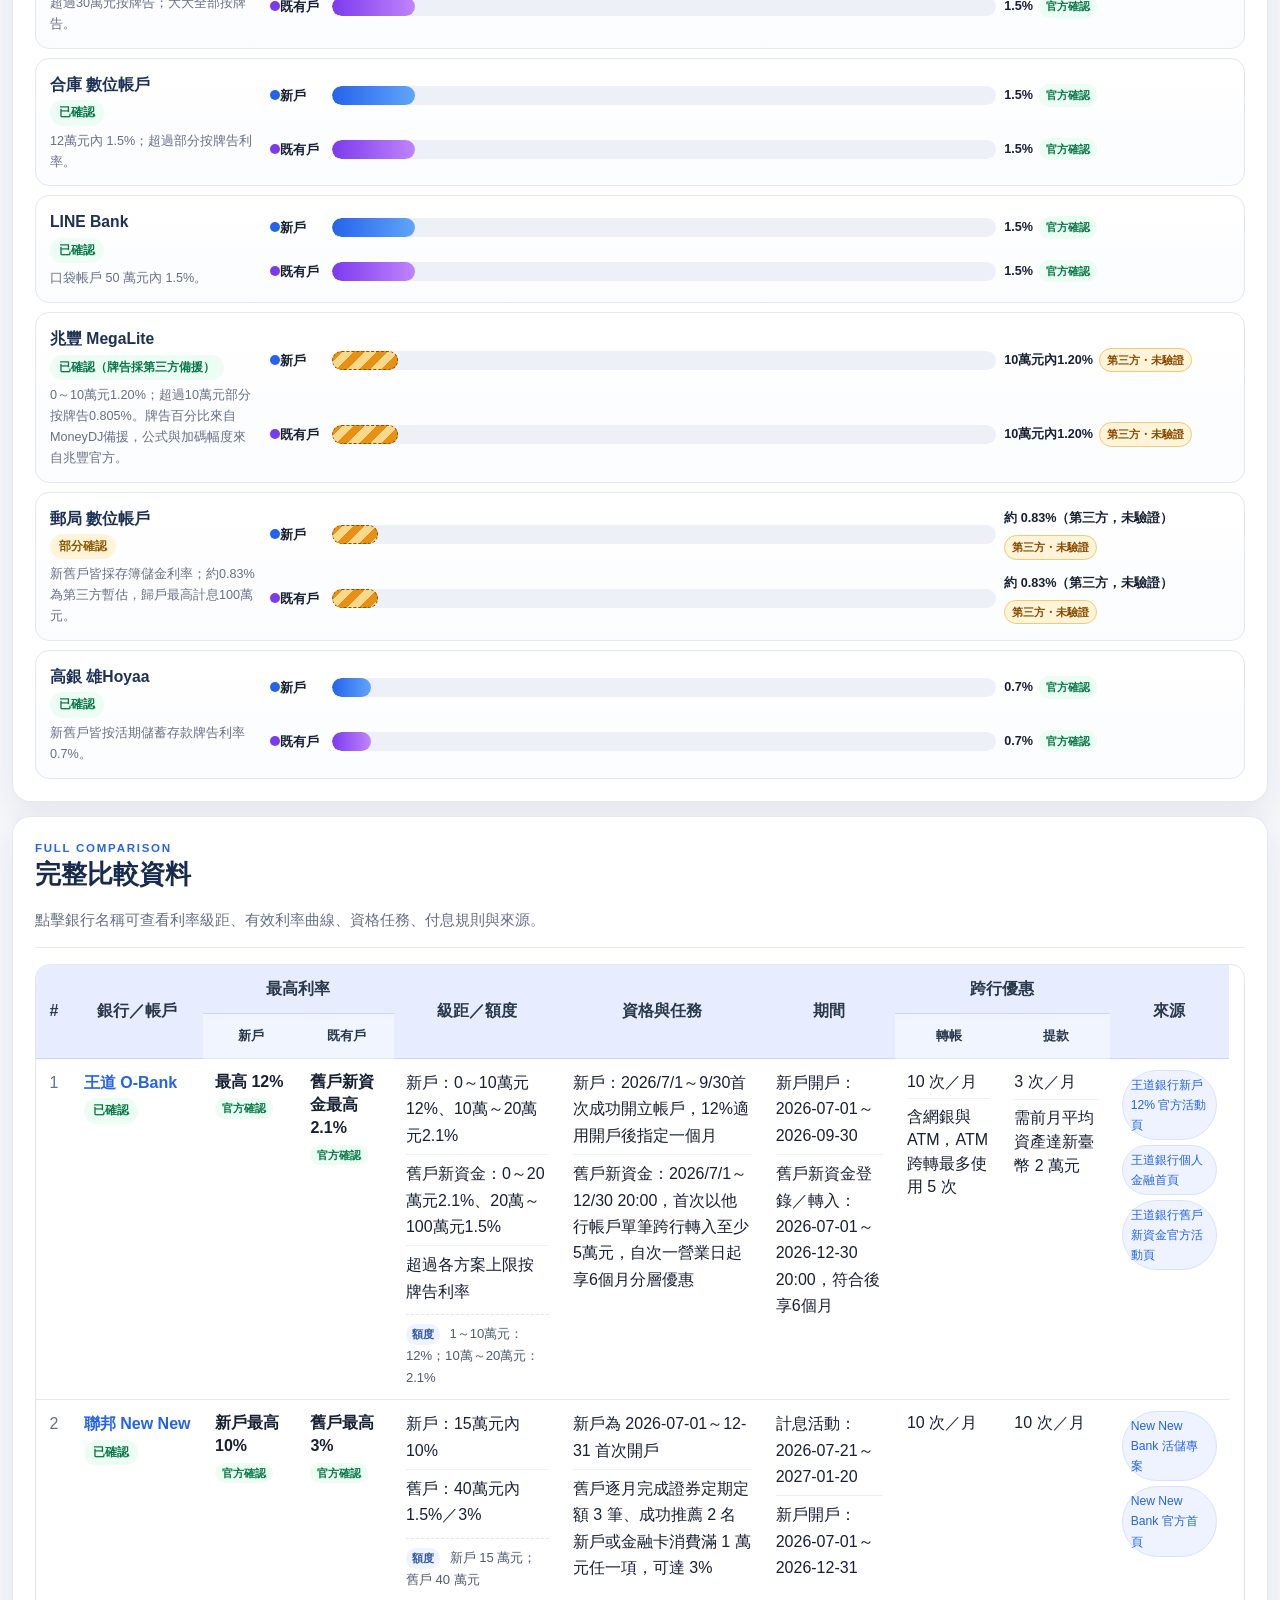
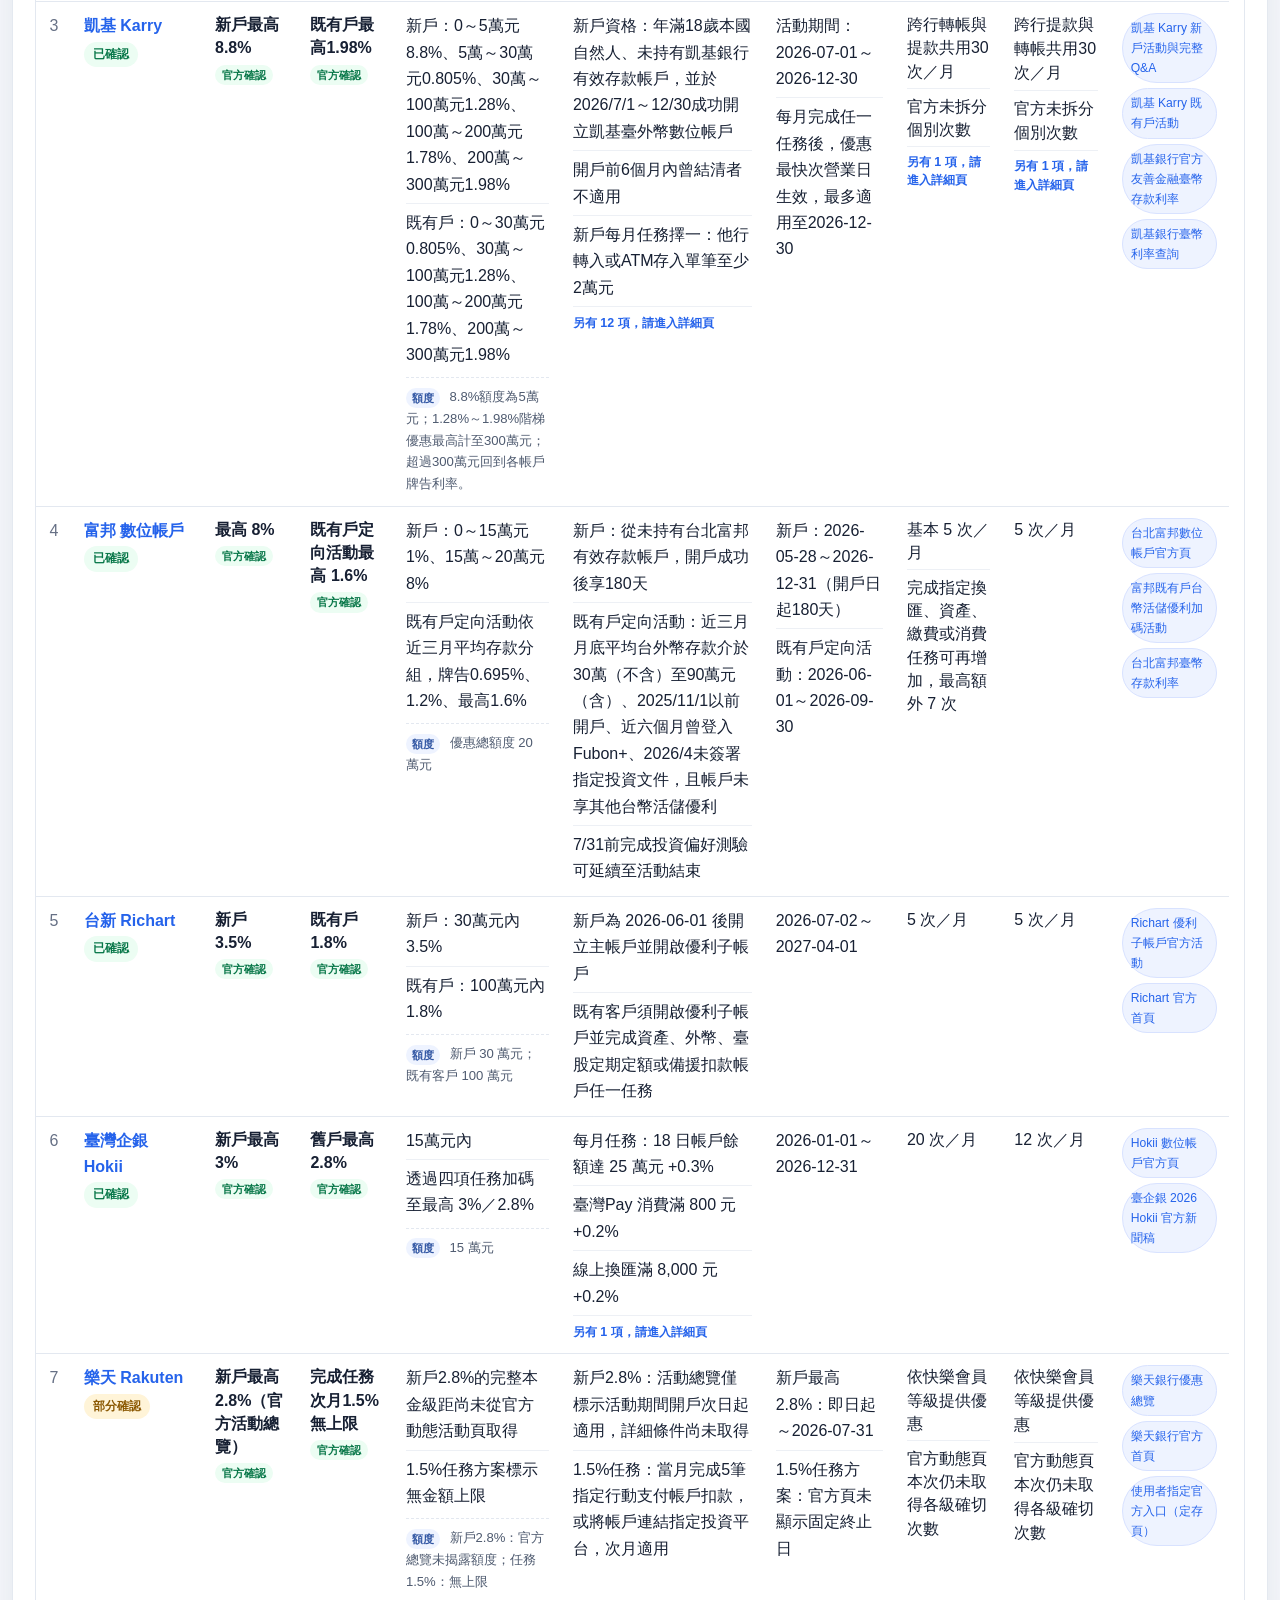
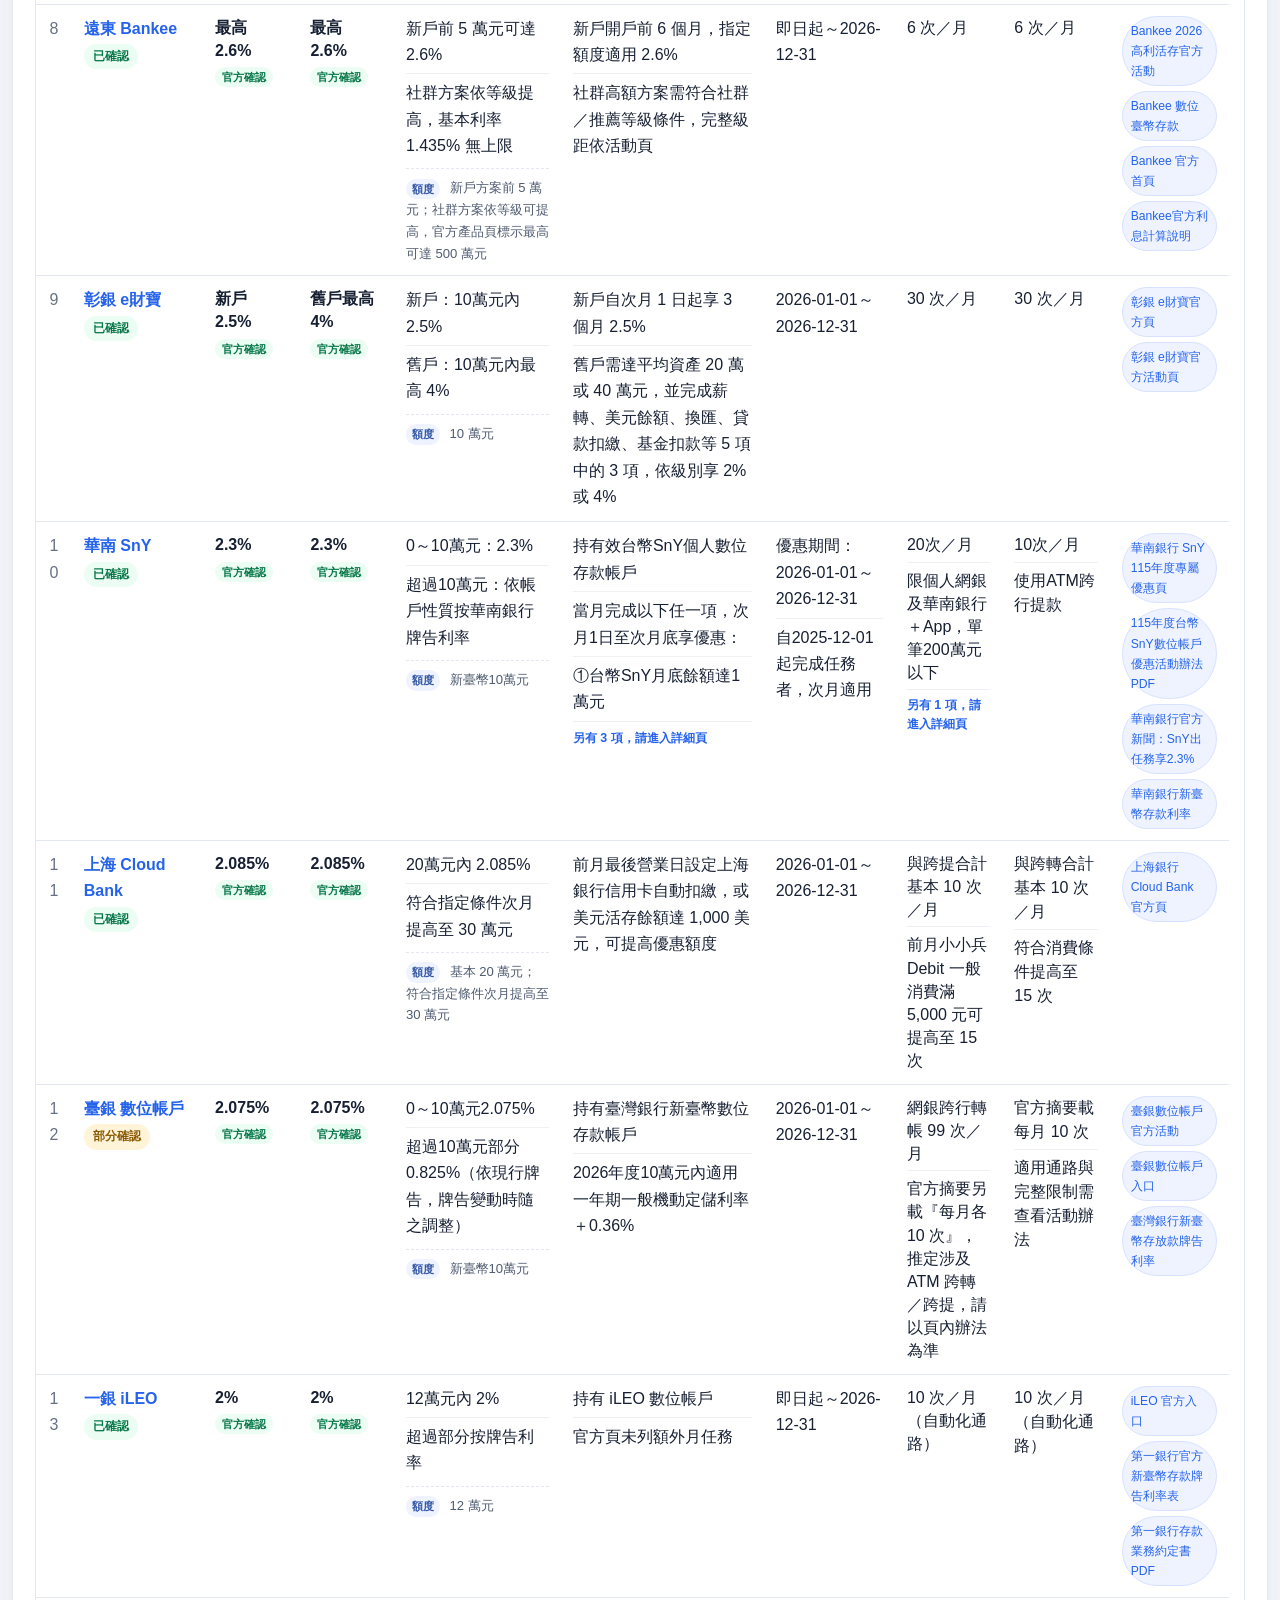
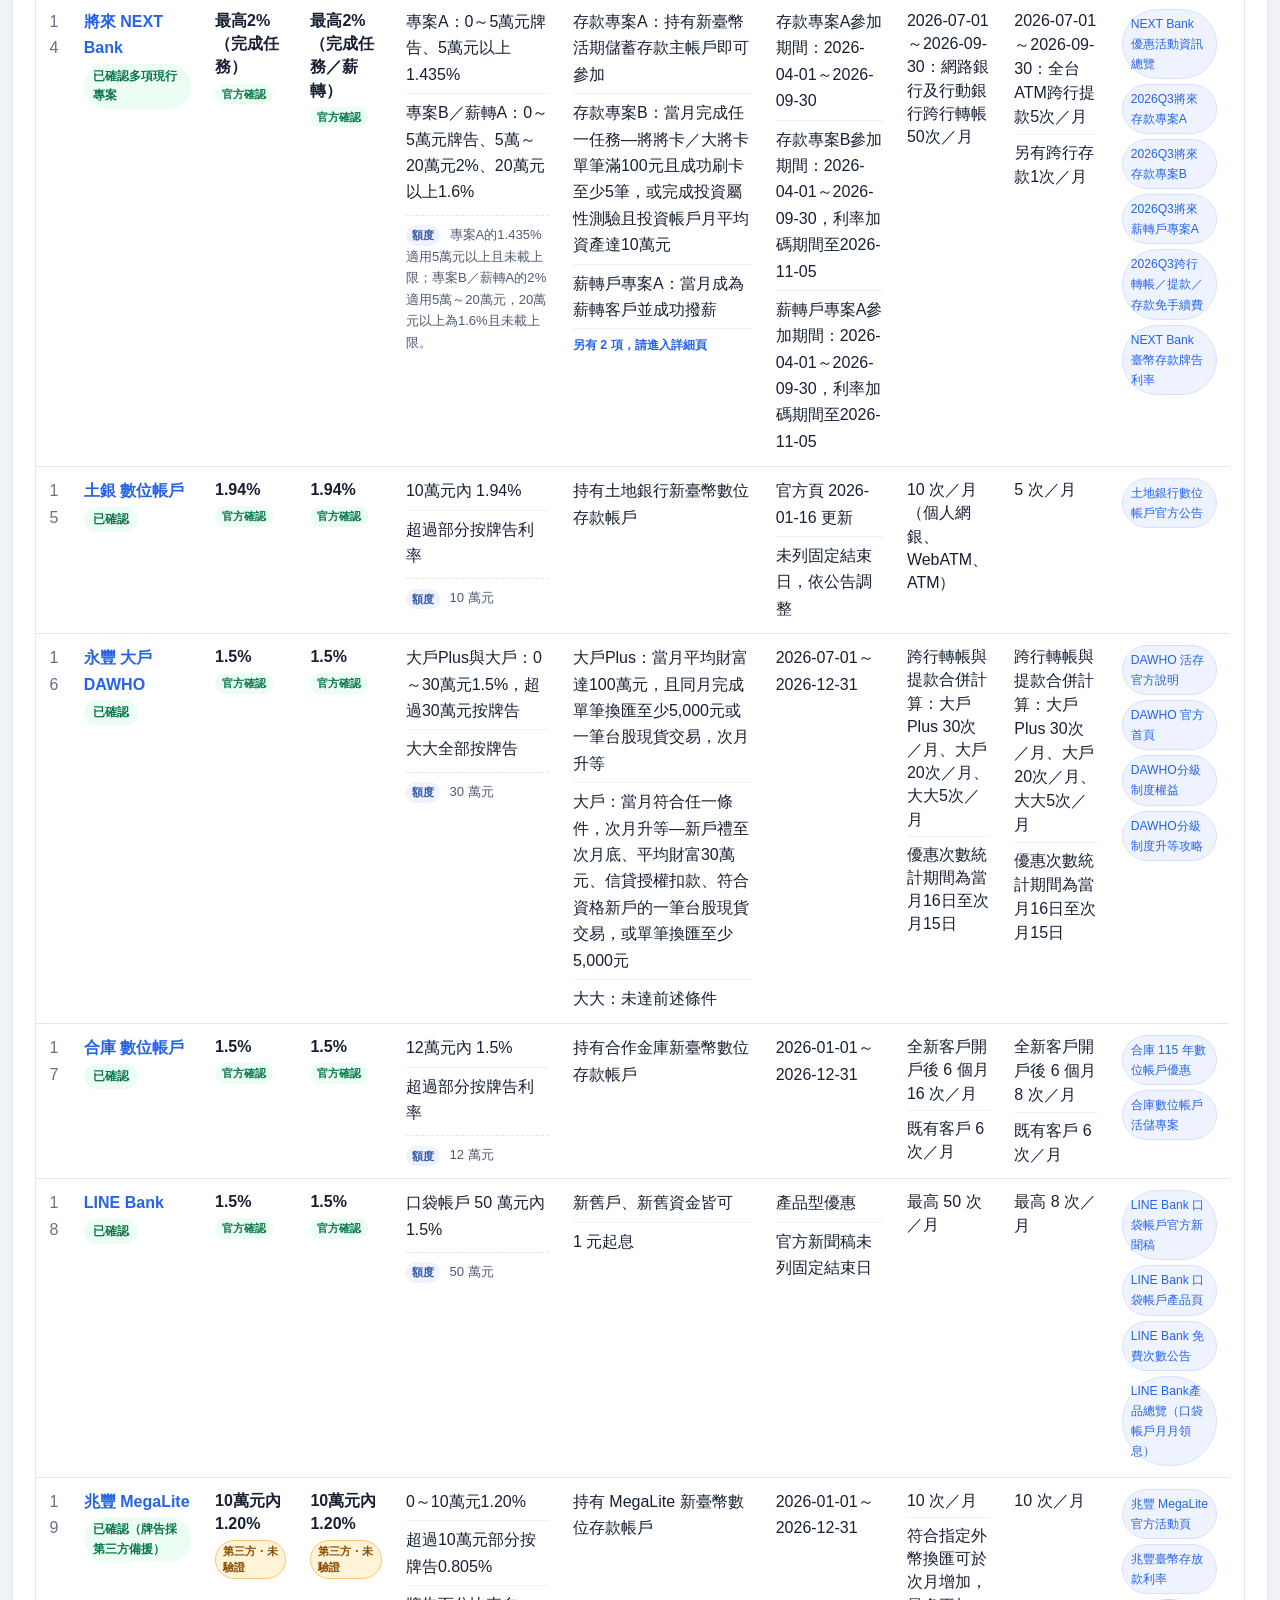
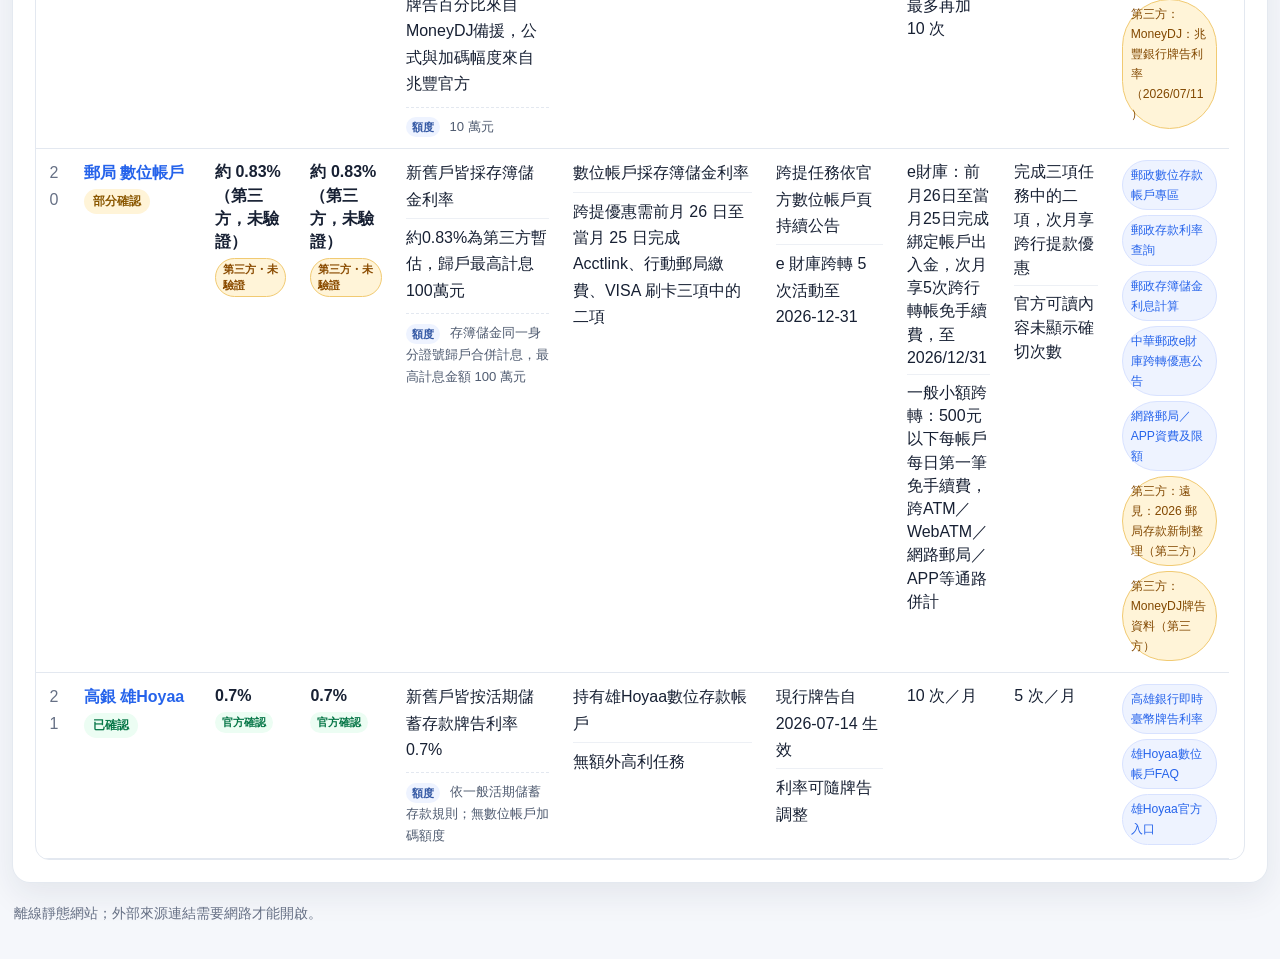
==== commit 61a14268: "v14" ====
--- a/index.html
+++ b/index.html
@@ -5,6 +5,7 @@
 <meta name="viewport" content="width=device-width,initial-scale=1">
 <title>台灣數位帳戶比較｜2026年7月</title>
 <link rel="stylesheet" href="assets/style.css">
+  <link rel="icon" href="favicon.svg" type="image/svg+xml">
 </head>
 <body>
 <header class="home-header">
@@ -41,14 +42,43 @@
           <p>點擊銀行名稱可查看利率級距、有效利率曲線、資格任務、付息規則與來源。</p>
         </div>
         <div class="table-wrap">
-          <table>
-            <thead><tr>
-              <th>#</th><th>銀行／帳戶</th><th>新戶最高</th><th>既有戶最高</th>
-              <th>級距／摘要</th><th>條件</th><th>促銷期間</th><th>計息／付息</th>
-              <th>跨轉</th><th>跨提</th><th>本期變動</th><th>來源</th>
-            </tr></thead>
-            <tbody id="comparisonBody"></tbody>
-          </table>
+          
+
+<table class="comparison-table">
+  <colgroup>
+    <col class="col-rank">
+    <col class="col-bank">
+    <col class="col-rate-new">
+    <col class="col-rate-existing">
+    <col class="col-tier">
+    <col class="col-conditions">
+    <col class="col-period">
+    <col class="col-transfer">
+    <col class="col-withdraw">
+    <col class="col-sources">
+  </colgroup>
+  <thead>
+    <tr class="group-header">
+      <th rowspan="2">#</th>
+      <th rowspan="2">銀行／帳戶</th>
+      <th colspan="2">最高利率</th>
+      <th rowspan="2">級距／額度</th>
+      <th rowspan="2">資格與任務</th>
+      <th rowspan="2">期間</th>
+      <th colspan="2">跨行優惠</th>
+      <th rowspan="2">來源</th>
+    </tr>
+    <tr class="sub-header">
+      <th>新戶</th>
+      <th>既有戶</th>
+      <th>轉帳</th>
+      <th>提款</th>
+    </tr>
+  </thead>
+  <tbody id="comparisonBody"></tbody>
+</table>
+
+
         </div>
       </section>
     </div>
@@ -83,7 +113,6 @@
             </select>
           </div>
         </div>
-        <label class="check-field"><input id="tieredOnly" type="checkbox"><span>只看分層利率</span></label>
         <button id="resetFilters" class="reset-btn" type="button">重設篩選</button>
         <div class="result-line">依 <strong id="currentSortLabel">新戶最高利率</strong> 排序<br>顯示 <span id="resultCount" class="result-count"></span></div>
       </section>
--- a/assets/style.css
+++ b/assets/style.css
@@ -247,3 +247,566 @@
 }
 .page-error h1{margin-top:0;color:#1d3156}
 .page-error code{padding:2px 6px;border-radius:5px;background:#eef2ff}
+
+
+/* v10 homepage responsive containment */
+html,
+body{
+  max-width:100%;
+}
+
+body{
+  overflow-x:hidden;
+}
+
+/* Grid and card children must be allowed to shrink below their intrinsic width. */
+.home-layout,
+.home-main,
+.home-sidebar,
+.content-card,
+.tool-card,
+.info-card,
+.section-heading,
+.bar-list,
+.bar-row,
+.bank-meta,
+.dual-bars,
+.dual-line,
+.track,
+.dual-value,
+.table-wrap{
+  min-width:0;
+  max-width:100%;
+}
+
+.content-card,
+.tool-card,
+.info-card,
+.bar-row,
+.table-wrap{
+  width:100%;
+}
+
+.bank-meta,
+.bank-meta a,
+.bank-meta strong,
+.bank-meta .bar-note,
+.dual-value,
+.dual-value strong{
+  overflow-wrap:anywhere;
+  word-break:break-word;
+}
+
+.table-wrap{
+  overflow-x:auto;
+  overflow-y:hidden;
+  overscroll-behavior-x:contain;
+  -webkit-overflow-scrolling:touch;
+  scrollbar-gutter:stable;
+  touch-action:pan-x pan-y;
+}
+
+/* The table remains wide, but only its own wrapper scrolls. */
+.table-wrap table{
+  width:max-content;
+  min-width:1320px;
+  max-width:none;
+}
+
+@media(max-width:900px){
+  .bar-row{
+    width:100%;
+    grid-template-columns:minmax(0,1fr);
+  }
+
+  .dual-line{
+    grid-template-columns:50px minmax(0,1fr);
+  }
+
+  .dual-value{
+    grid-column:2;
+    min-width:0;
+    max-width:100%;
+  }
+}
+
+@media(max-width:620px){
+  .wide-container{
+    width:100%;
+    max-width:100%;
+  }
+
+  .home-layout,
+  .home-main,
+  .home-sidebar{
+    width:100%;
+    max-width:100%;
+  }
+
+  .content-card,
+  .tool-card,
+  .info-card{
+    width:100%;
+    max-width:100%;
+  }
+
+  .bar-row{
+    display:block;
+    width:100%;
+    max-width:100%;
+    padding:13px 12px;
+    overflow:hidden;
+  }
+
+  .dual-bars{
+    width:100%;
+    margin-top:12px;
+  }
+
+  /* Mobile rate row:
+     label and value share the first row; the bar uses the full row below. */
+  .dual-line{
+    display:grid;
+    width:100%;
+    grid-template-columns:minmax(0,1fr) minmax(0,auto);
+    grid-template-areas:
+      "label value"
+      "track track";
+    gap:6px 10px;
+    align-items:center;
+  }
+
+  .dual-label{
+    grid-area:label;
+    min-width:0;
+  }
+
+  .dual-value{
+    grid-area:value;
+    grid-column:auto;
+    min-width:0;
+    max-width:min(62vw,230px);
+    justify-content:flex-end;
+    text-align:right;
+    line-height:1.35;
+  }
+
+  .dual-value .rate-source{
+    white-space:normal;
+    text-align:center;
+  }
+
+  .track{
+    grid-area:track;
+    width:100%;
+    min-width:0;
+  }
+
+  .bank-meta{
+    width:100%;
+  }
+
+  .section-heading{
+    width:100%;
+  }
+
+  .section-heading p{
+    overflow-wrap:anywhere;
+  }
+
+  .table-wrap{
+    width:100%;
+    max-width:100%;
+    border-radius:10px;
+  }
+}
+
+@media(max-width:380px){
+  .dual-line{
+    grid-template-columns:1fr;
+    grid-template-areas:
+      "label"
+      "value"
+      "track";
+  }
+
+  .dual-value{
+    justify-content:flex-start;
+    text-align:left;
+    max-width:100%;
+  }
+}
+
+
+/* v11 favicon + bank chart mobile legibility */
+@media(max-width:620px){
+  .detail-card .combo-chart-wrap{
+    max-width:100%;
+    padding:10px 8px 12px;
+    overflow-x:auto;
+    overflow-y:hidden;
+    overscroll-behavior-x:contain;
+    -webkit-overflow-scrolling:touch;
+  }
+
+  /* Keep enough logical width for the amount-axis labels.
+     Scrolling remains contained inside the chart card. */
+  .detail-card .combo-chart{
+    display:block;
+    width:760px;
+    max-width:none;
+    height:auto;
+  }
+
+  /* Larger chart text on phones. */
+  .detail-card .axis-label{
+    font-size:18px;
+    font-weight:750;
+  }
+
+  .detail-card .axis-title{
+    font-size:19px;
+    font-weight:850;
+  }
+
+  .detail-card .bar-rate-label{
+    font-size:21px;
+    font-weight:900;
+  }
+
+  .detail-card .bar-range-label{
+    font-size:17px;
+    font-weight:900;
+  }
+
+  .detail-card .effective-label{
+    font-size:18px;
+    font-weight:900;
+  }
+
+  /* Shorter/thinner-looking bars, anchored at the x-axis. */
+  .detail-card .tier-bar{
+    transform-box:fill-box;
+    transform-origin:center bottom;
+    transform:scaleY(.66);
+    opacity:.88;
+  }
+
+  .detail-card .effective-line{
+    stroke-width:5;
+  }
+
+  .detail-card .effective-point{
+    transform-box:fill-box;
+    transform-origin:center;
+    transform:scale(1.35);
+    stroke-width:3.5;
+  }
+
+  .detail-card .chart-axis{
+    stroke-width:1.8;
+  }
+
+  .detail-card .chart-grid{
+    stroke-width:1.25;
+  }
+
+  .detail-card .chart-key{
+    position:sticky;
+    left:0;
+    width:max-content;
+    min-width:100%;
+    gap:10px 14px;
+    padding-top:8px;
+    font-size:.96rem;
+    background:#fff;
+  }
+
+  .detail-card .combo-caption{
+    position:sticky;
+    left:0;
+    width:min(100%,calc(100vw - 64px));
+    font-size:.97rem;
+  }
+}
+
+@media(max-width:390px){
+  .detail-card .combo-chart{
+    width:700px;
+  }
+
+  .detail-card .axis-label{
+    font-size:19px;
+  }
+
+  .detail-card .bar-rate-label{
+    font-size:22px;
+  }
+
+  .detail-card .bar-range-label{
+    font-size:18px;
+  }
+
+  .detail-card .effective-label{
+    font-size:19px;
+  }
+}
+
+
+/* v12 compact homepage comparison */
+.comparison-table{
+  width:100%;
+  min-width:1020px;
+  table-layout:fixed;
+}
+
+.comparison-table th,
+.comparison-table td{
+  white-space:normal;
+  overflow-wrap:anywhere;
+  word-break:break-word;
+}
+
+.comparison-table th:nth-child(1){width:42px}
+.comparison-table th:nth-child(2){width:150px}
+.comparison-table th:nth-child(3){width:190px}
+.comparison-table th:nth-child(4){width:215px}
+.comparison-table th:nth-child(5){width:260px}
+.comparison-table th:nth-child(6){width:190px}
+.comparison-table th:nth-child(7){width:205px}
+.comparison-table th:nth-child(8){width:190px}
+.comparison-table th:nth-child(9){width:210px}
+
+.rank-cell{
+  text-align:center;
+  color:var(--muted);
+}
+
+.rate-pair{
+  display:grid;
+  gap:10px;
+}
+
+.rate-pair > div{
+  display:grid;
+  grid-template-columns:auto minmax(0,1fr);
+  gap:3px 7px;
+  align-items:start;
+  padding-bottom:8px;
+  border-bottom:1px solid var(--line);
+}
+
+.rate-pair > div:last-child{
+  padding-bottom:0;
+  border-bottom:0;
+}
+
+.rate-pair .rate-source{
+  grid-column:2;
+  width:max-content;
+  max-width:100%;
+}
+
+.compact-label{
+  display:inline-flex;
+  margin-right:6px;
+  padding:1px 6px;
+  border-radius:999px;
+  background:#eef3ff;
+  color:#3156a3;
+  font-size:.7rem;
+  font-weight:850;
+  vertical-align:middle;
+}
+
+.compact-lines{
+  display:grid;
+  gap:6px;
+}
+
+.compact-lines > div{
+  padding-bottom:5px;
+  border-bottom:1px solid #edf0f5;
+}
+
+.compact-lines > div:last-child{
+  padding-bottom:0;
+  border-bottom:0;
+}
+
+.more-details{
+  color:var(--blue);
+  font-size:.78rem;
+  font-weight:750;
+}
+
+.compact-secondary{
+  margin-top:9px;
+  padding-top:8px;
+  border-top:1px dashed var(--line);
+  color:#4f5b70;
+  font-size:.82rem;
+}
+
+.transfer-cell{
+  display:grid;
+  gap:9px;
+}
+
+.transfer-cell > div{
+  line-height:1.45;
+}
+
+.sources-cell .source-list{
+  display:grid;
+  justify-items:start;
+}
+
+@media(max-width:620px){
+  .comparison-table{
+    min-width:980px;
+  }
+
+  .comparison-table th,
+  .comparison-table td{
+    padding:10px 9px;
+    font-size:.84rem;
+  }
+
+  .comparison-table th:nth-child(1){width:38px}
+  .comparison-table th:nth-child(2){width:135px}
+  .comparison-table th:nth-child(3){width:175px}
+  .comparison-table th:nth-child(4){width:205px}
+  .comparison-table th:nth-child(5){width:240px}
+  .comparison-table th:nth-child(6){width:180px}
+  .comparison-table th:nth-child(7){width:195px}
+  .comparison-table th:nth-child(8){width:180px}
+  .comparison-table th:nth-child(9){width:190px}
+}
+
+
+/* v13 grouped full-width comparison table */
+.table-wrap > table.comparison-table{
+  width:100%;
+  min-width:1180px;
+  max-width:none;
+  table-layout:fixed;
+}
+
+.comparison-table col.col-rank{width:3%}
+.comparison-table col.col-bank{width:11%}
+.comparison-table col.col-rate-new{width:8%}
+.comparison-table col.col-rate-existing{width:8%}
+.comparison-table col.col-tier{width:14%}
+.comparison-table col.col-conditions{width:17%}
+.comparison-table col.col-period{width:11%}
+.comparison-table col.col-transfer{width:9%}
+.comparison-table col.col-withdraw{width:9%}
+.comparison-table col.col-sources{width:10%}
+
+.comparison-table thead .group-header th{
+  text-align:center;
+  vertical-align:middle;
+  background:#e7edff;
+  border-bottom:1px solid #cad6f2;
+}
+
+.comparison-table thead .sub-header th{
+  text-align:center;
+  background:#f1f5ff;
+  font-size:.82rem;
+}
+
+.comparison-table .rate-cell{
+  line-height:1.45;
+}
+
+.comparison-table .rate-cell .rate-source{
+  margin-top:5px;
+  white-space:normal;
+}
+
+.comparison-table .transfer-cell,
+.comparison-table .withdraw-cell{
+  display:table-cell;
+  line-height:1.5;
+}
+
+@media(max-width:620px){
+  .table-wrap > table.comparison-table{
+    width:100%;
+    min-width:1120px;
+  }
+
+  .comparison-table col.col-rank{width:38px}
+  .comparison-table col.col-bank{width:130px}
+  .comparison-table col.col-rate-new{width:105px}
+  .comparison-table col.col-rate-existing{width:105px}
+  .comparison-table col.col-tier{width:170px}
+  .comparison-table col.col-conditions{width:220px}
+  .comparison-table col.col-period{width:150px}
+  .comparison-table col.col-transfer{width:120px}
+  .comparison-table col.col-withdraw{width:120px}
+  .comparison-table col.col-sources{width:145px}
+}
+
+
+/* v14 bank tier table width correction */
+/* Override the global wide comparison-table rules for the compact,
+   three-column table beneath each bank's rate chart. */
+.detail-card .compact-table{
+  width:100%;
+  max-width:100%;
+  overflow-x:visible;
+}
+
+.detail-card .compact-table > table{
+  display:table;
+  width:100%;
+  min-width:0;
+  max-width:100%;
+  table-layout:fixed;
+}
+
+.detail-card .compact-table th,
+.detail-card .compact-table td{
+  white-space:normal;
+  overflow-wrap:anywhere;
+  word-break:normal;
+  vertical-align:top;
+}
+
+.detail-card .compact-table th:nth-child(1),
+.detail-card .compact-table td:nth-child(1){
+  width:30%;
+}
+
+.detail-card .compact-table th:nth-child(2),
+.detail-card .compact-table td:nth-child(2){
+  width:18%;
+  text-align:center;
+  white-space:nowrap;
+}
+
+.detail-card .compact-table th:nth-child(3),
+.detail-card .compact-table td:nth-child(3){
+  width:52%;
+}
+
+@media(max-width:620px){
+  .detail-card .compact-table{
+    overflow-x:auto;
+    overscroll-behavior-x:contain;
+    -webkit-overflow-scrolling:touch;
+  }
+
+  .detail-card .compact-table > table{
+    width:100%;
+    min-width:500px;
+  }
+
+  .detail-card .compact-table th,
+  .detail-card .compact-table td{
+    padding:9px 10px;
+  }
+}
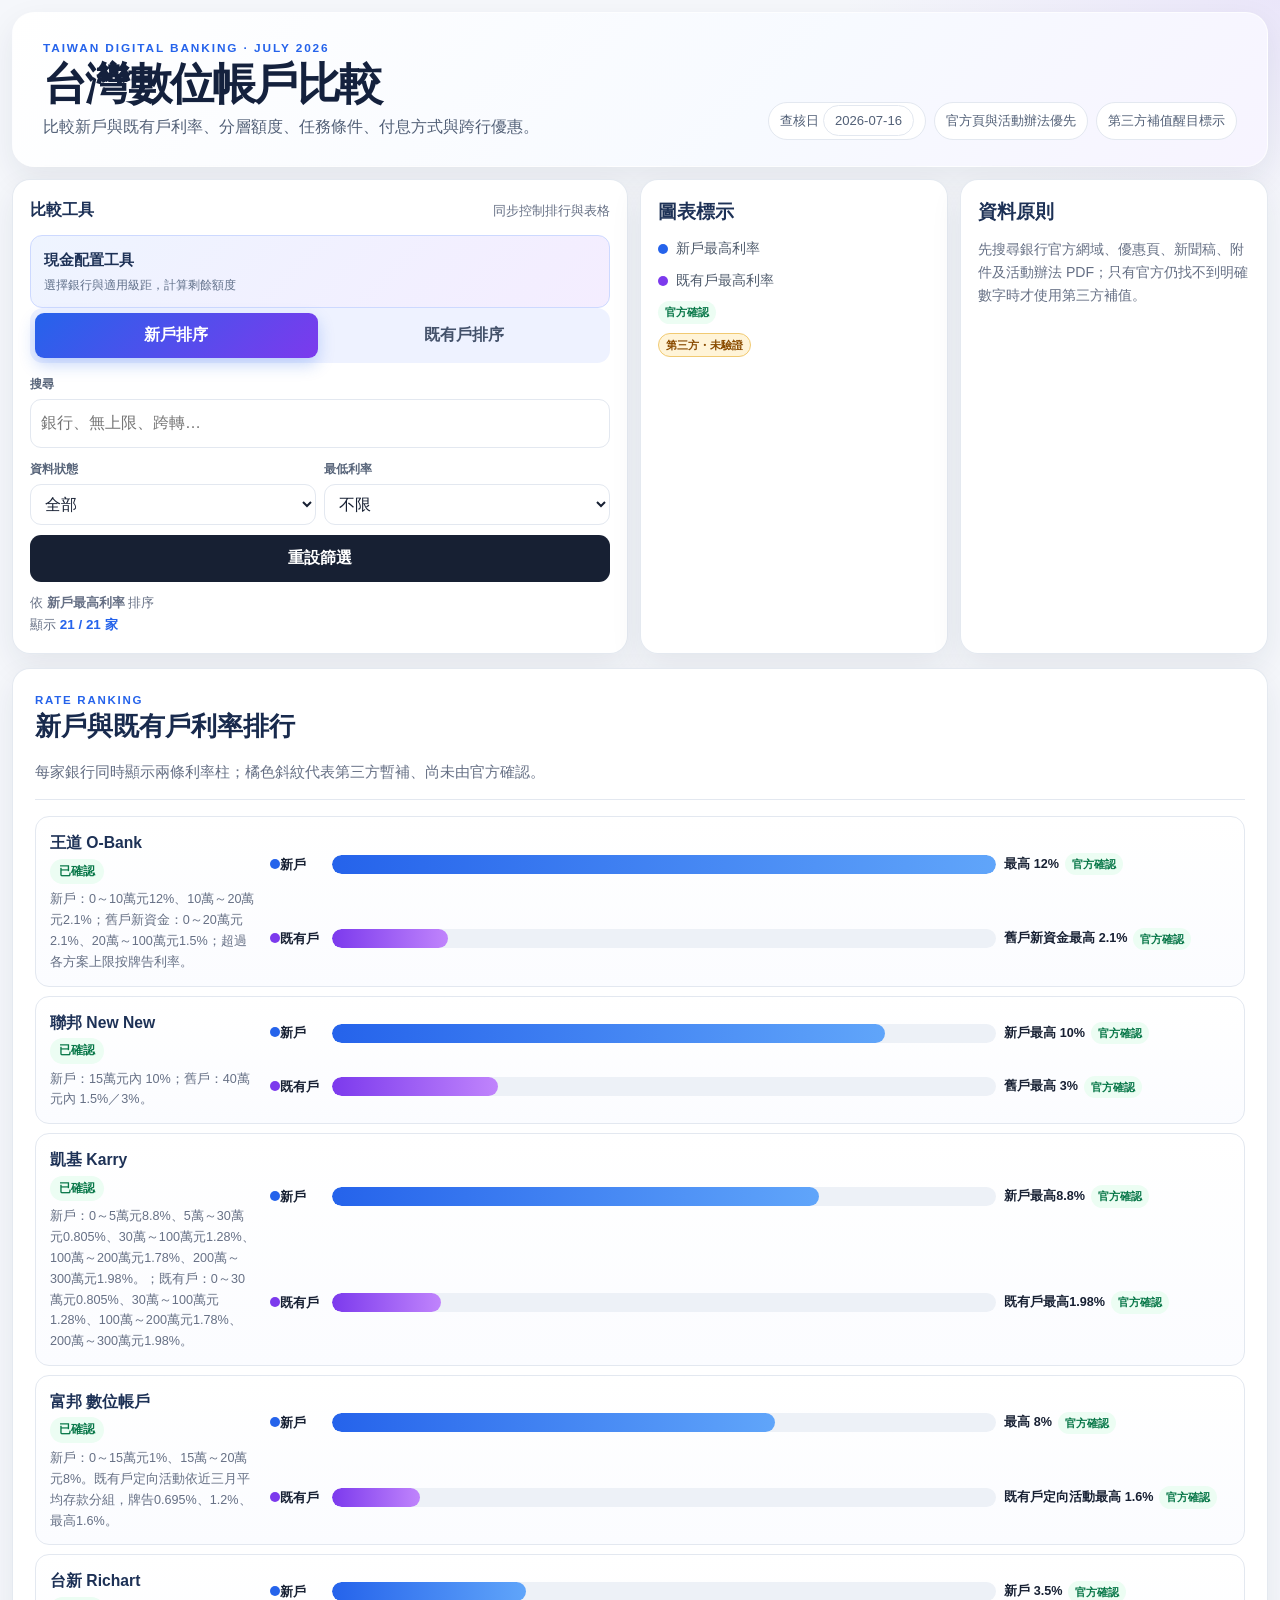
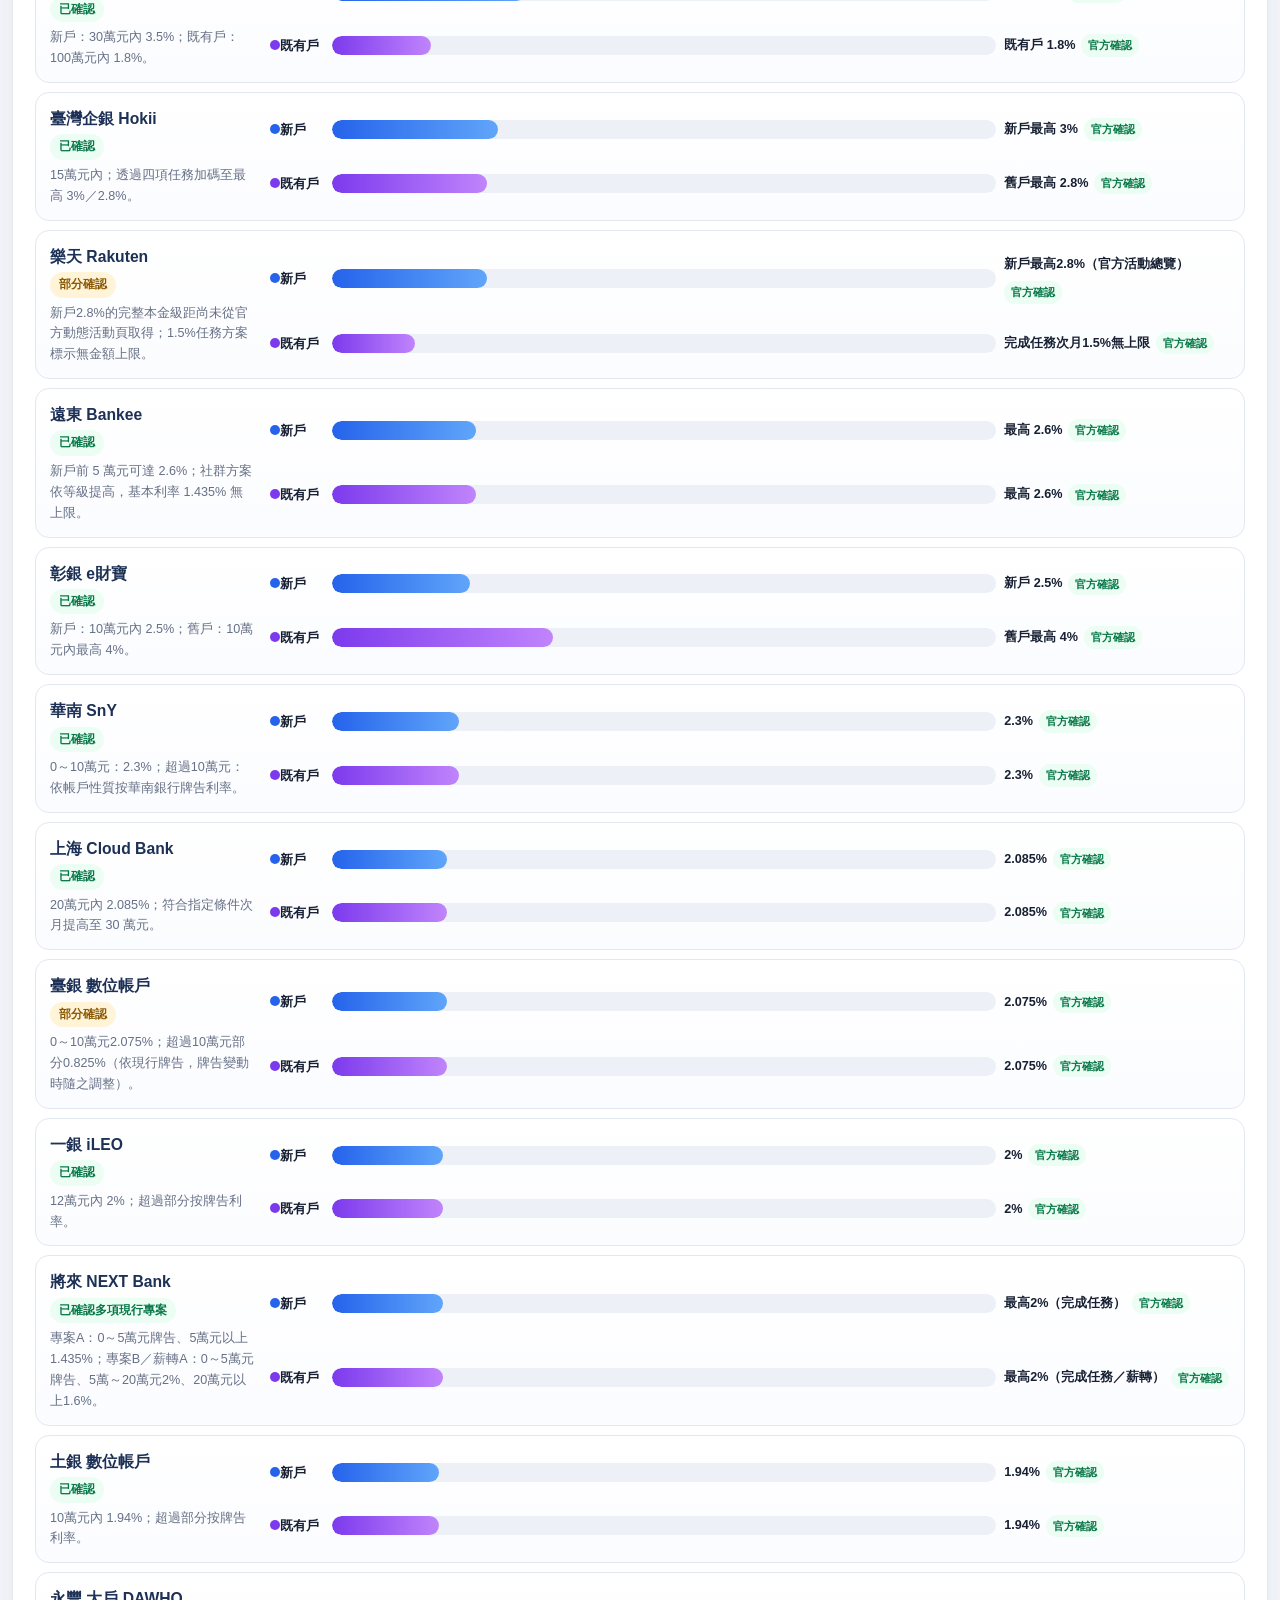
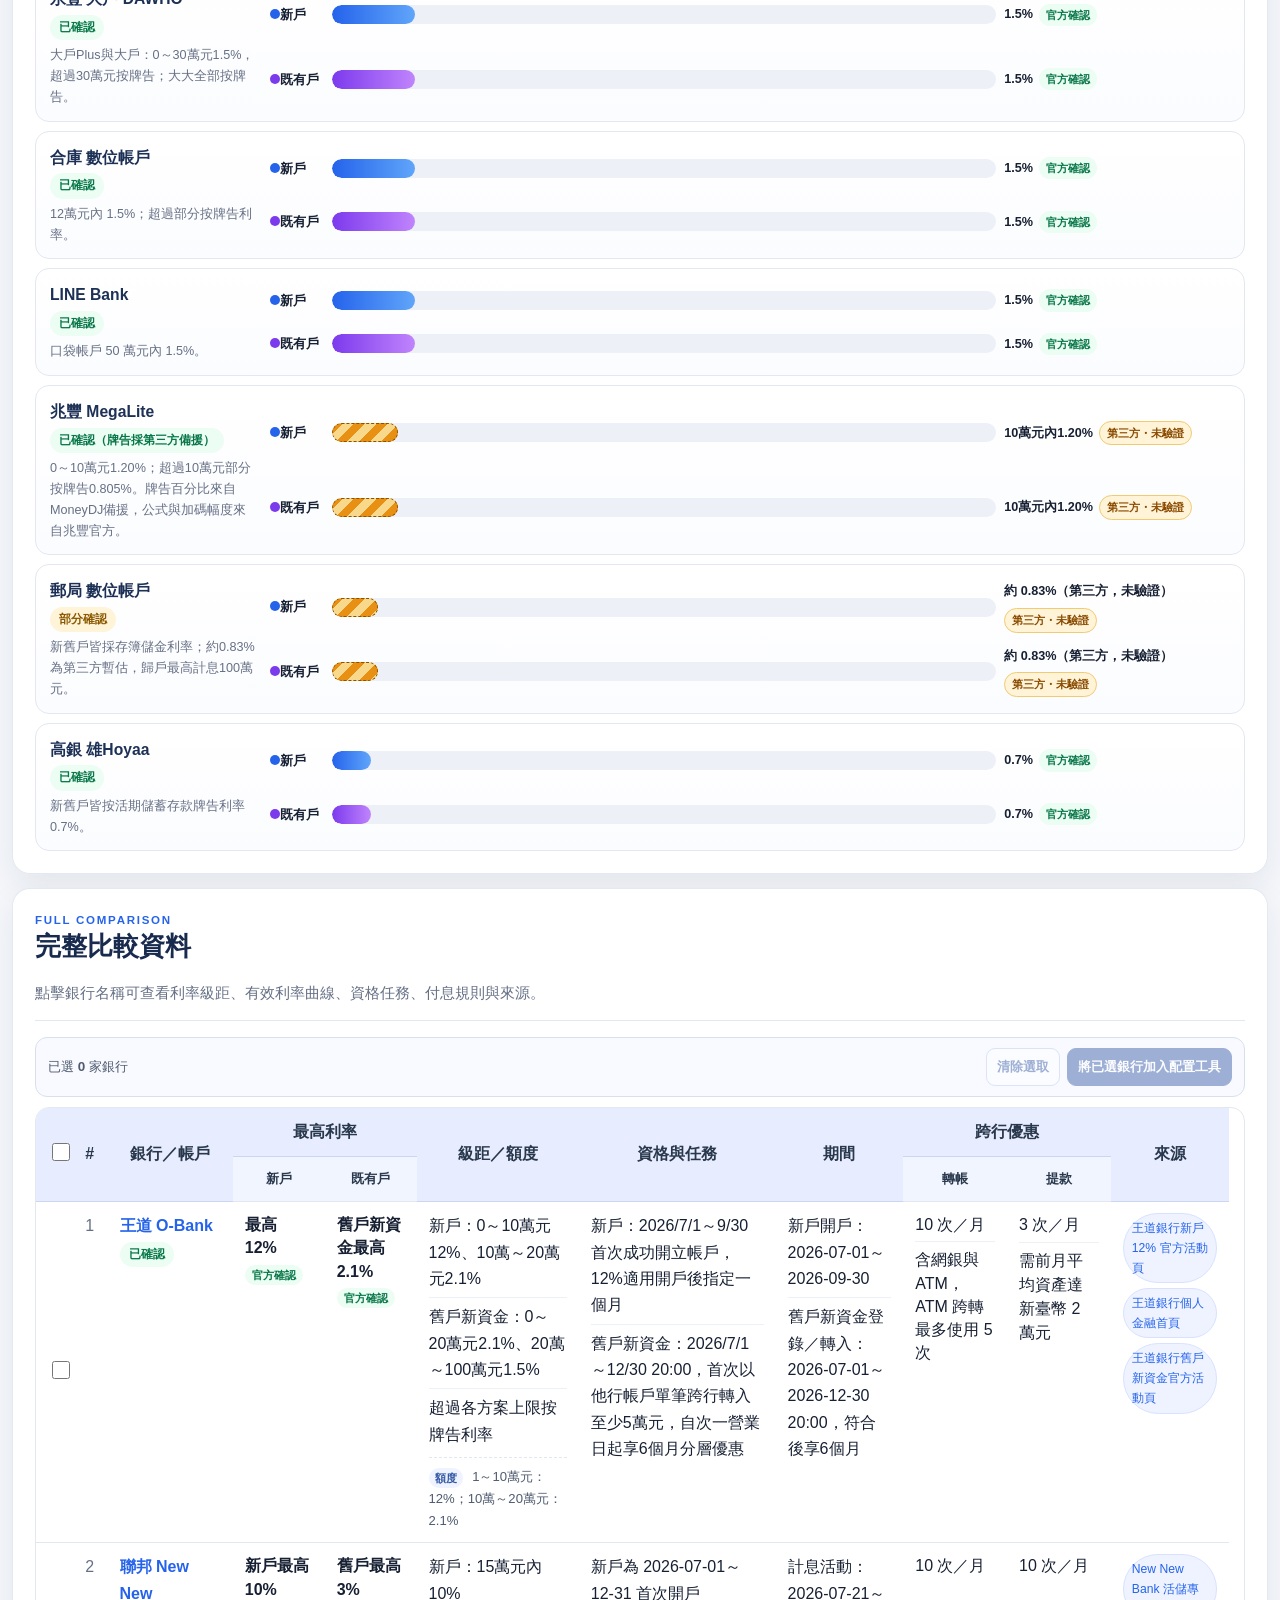
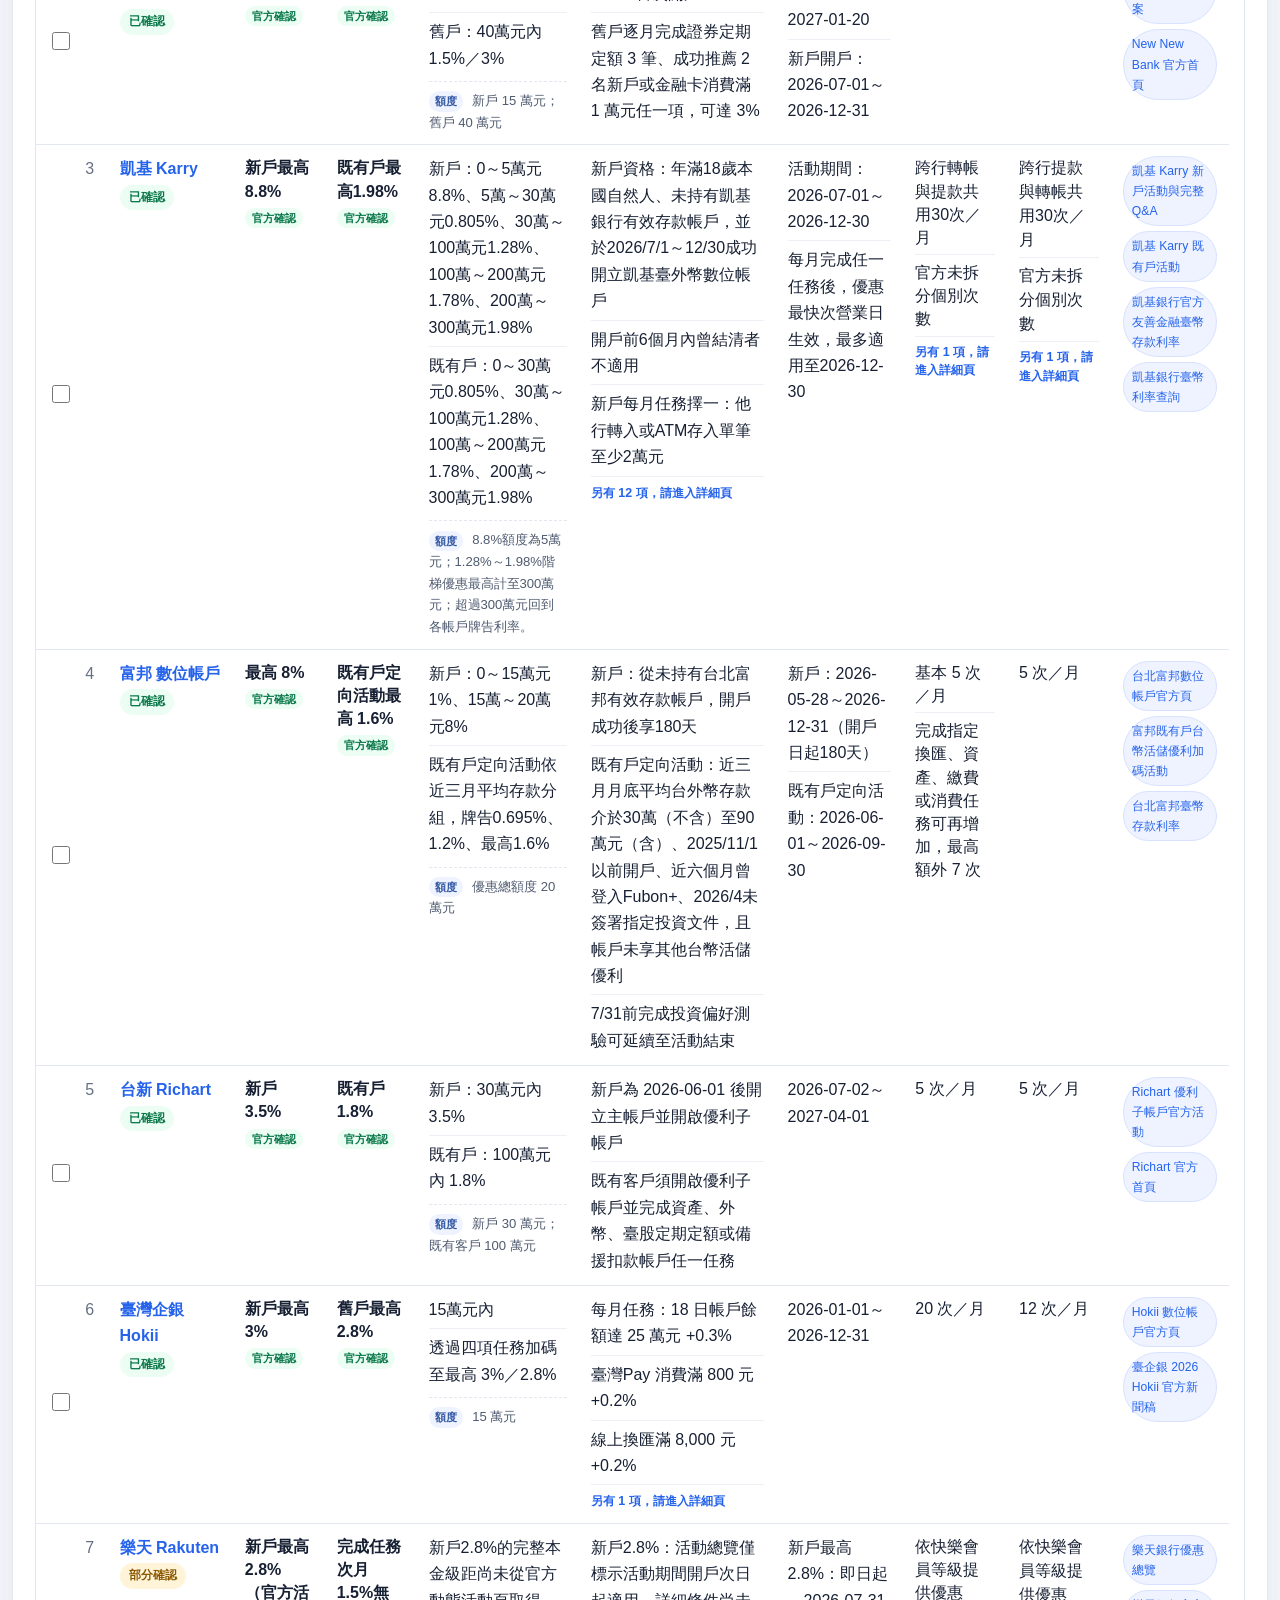
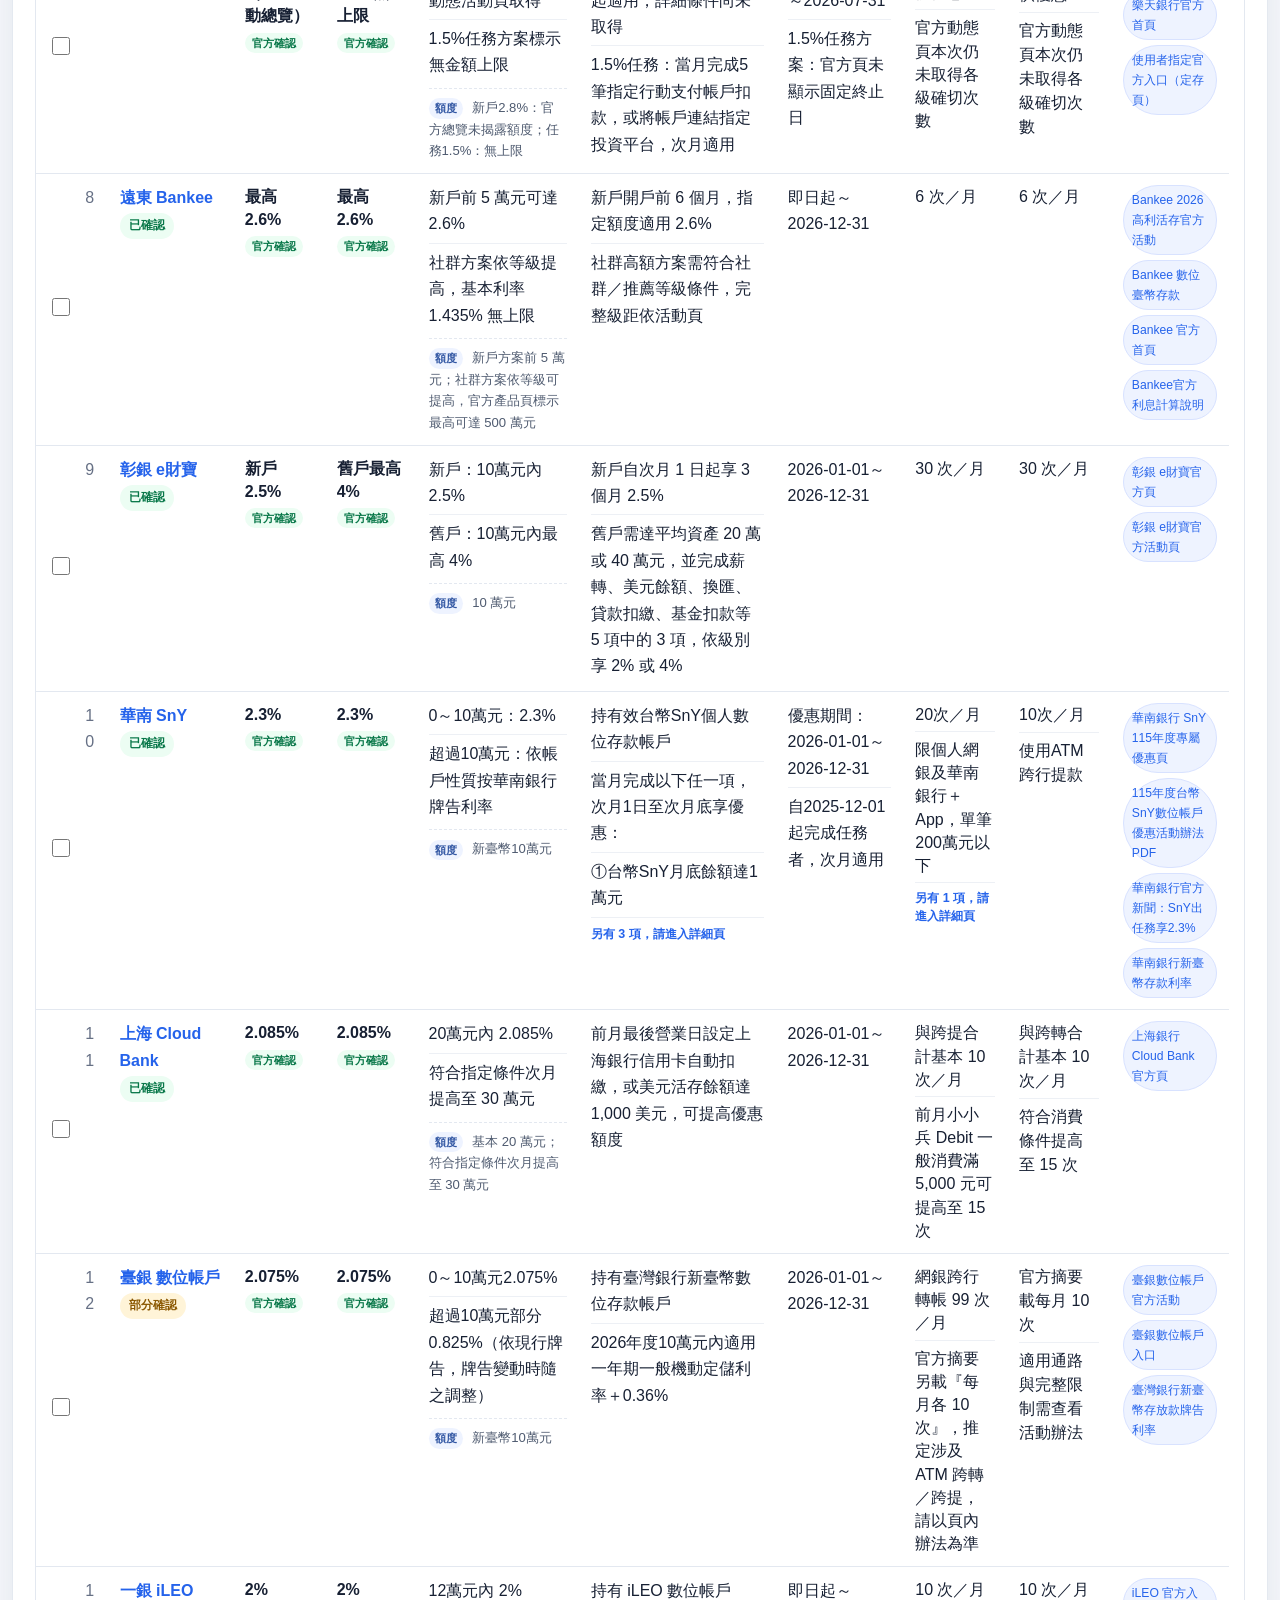
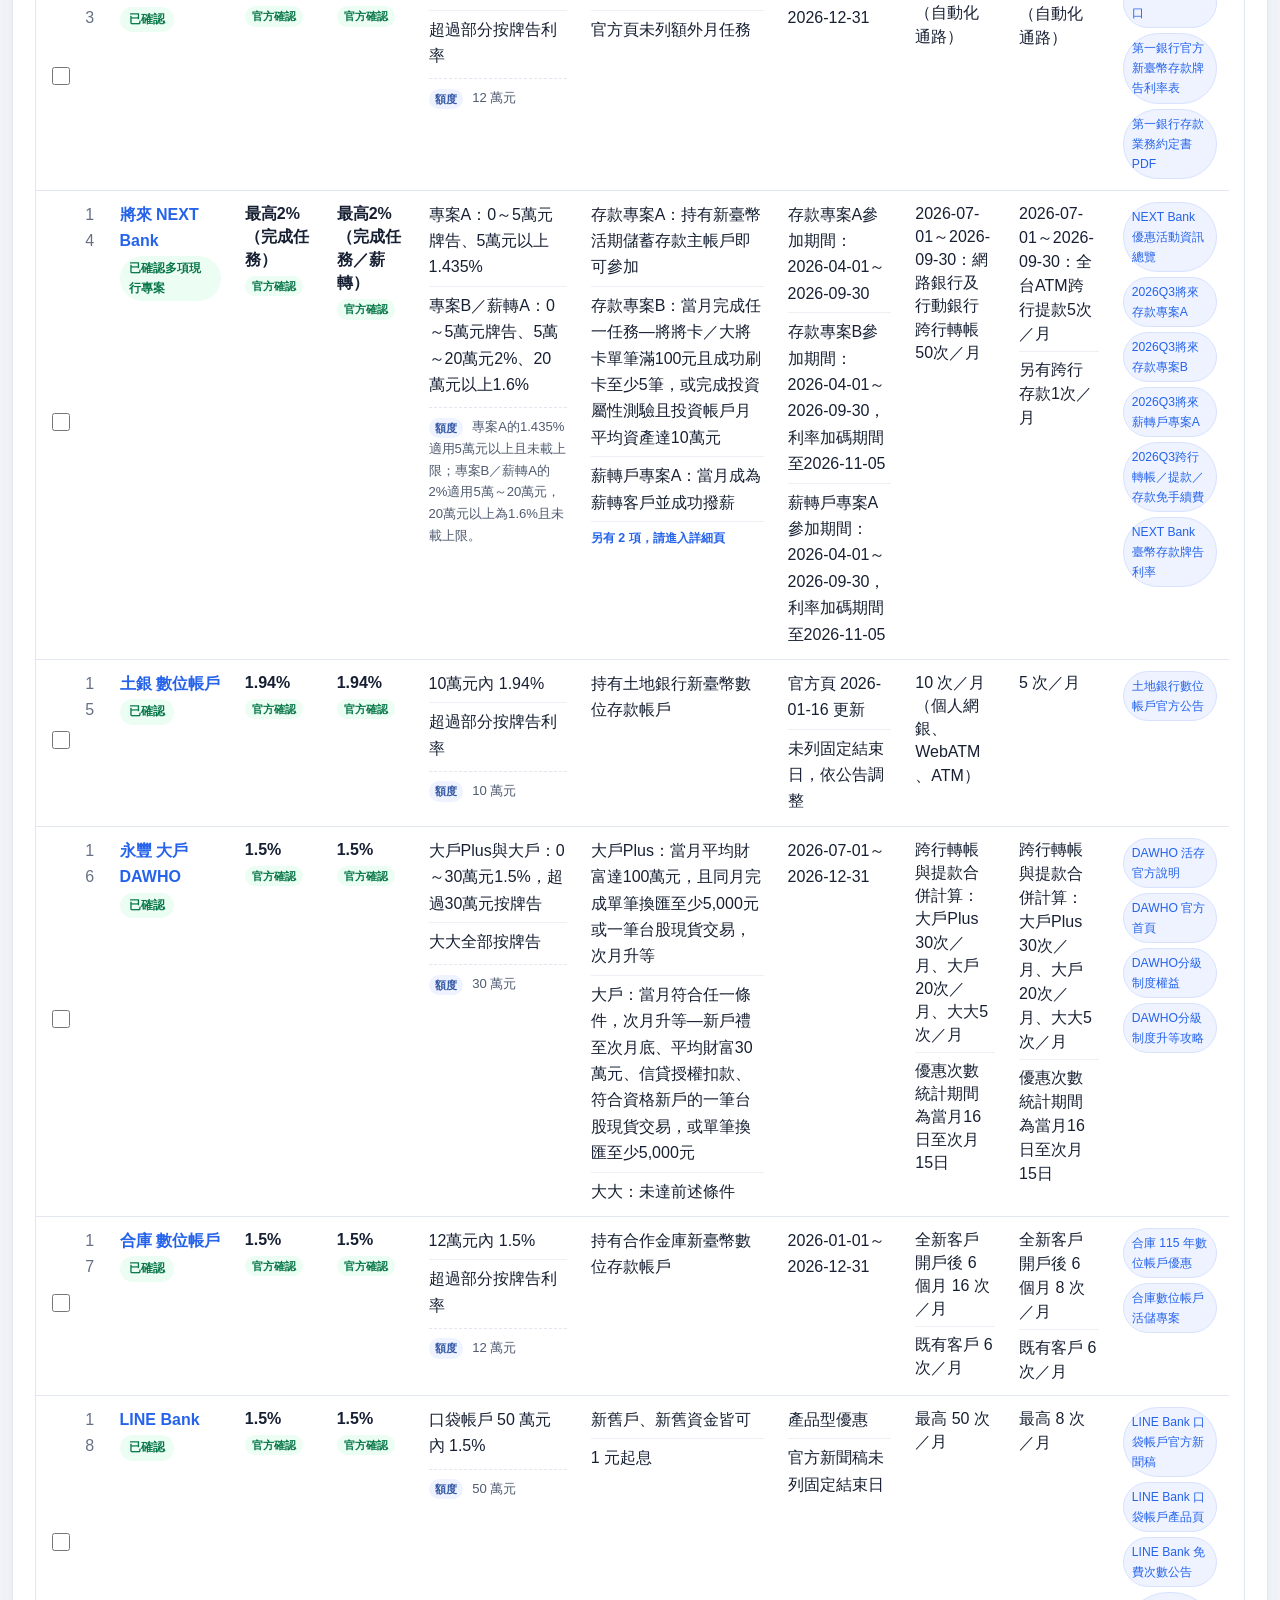
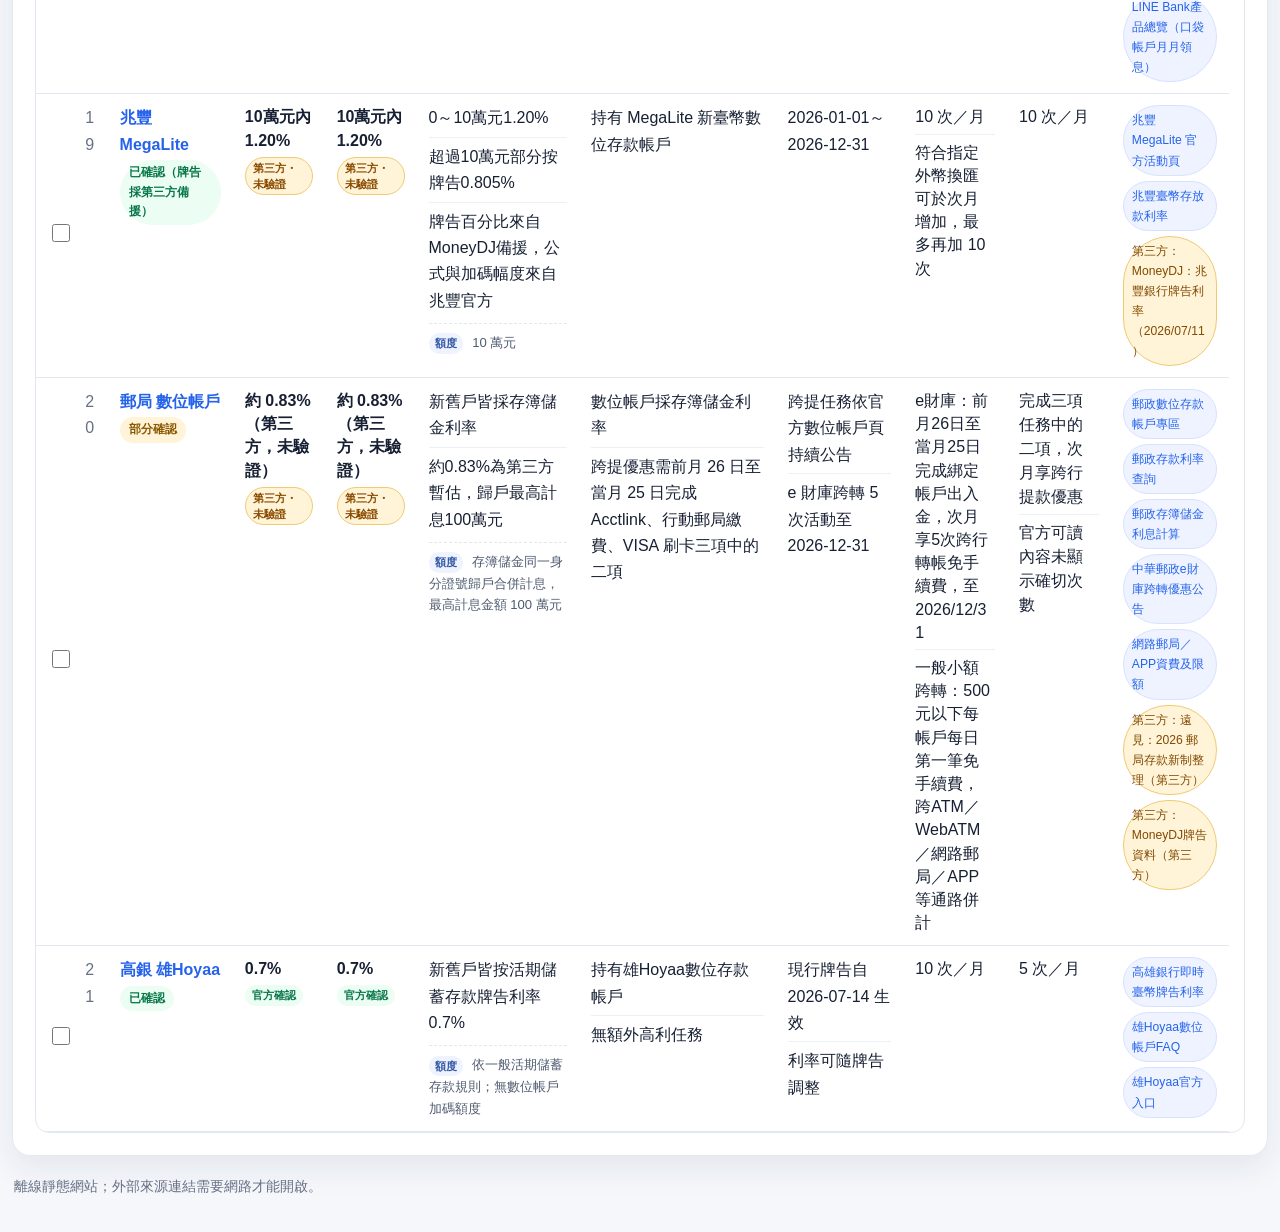
==== commit 1294da98: "v21 asset allocator" ====
--- a/index.html
+++ b/index.html
@@ -41,11 +41,19 @@
           <div><div class="section-kicker">FULL COMPARISON</div><h2>完整比較資料</h2></div>
           <p>點擊銀行名稱可查看利率級距、有效利率曲線、資格任務、付息規則與來源。</p>
         </div>
+        <div class="multi-bank-toolbar">
+          <span>已選 <strong id="selectedBankCount">0</strong> 家銀行</span>
+          <div>
+            <button id="clearBankSelection" type="button" disabled>清除選取</button>
+            <button id="openSelectedBanks" type="button" disabled>將已選銀行加入配置工具</button>
+          </div>
+        </div>
         <div class="table-wrap">
           
 
 <table class="comparison-table">
   <colgroup>
+    <col class="col-select">
     <col class="col-rank">
     <col class="col-bank">
     <col class="col-rate-new">
@@ -59,6 +67,7 @@
   </colgroup>
   <thead>
     <tr class="group-header">
+      <th rowspan="2"><input id="selectAllBanks" type="checkbox" aria-label="選取目前顯示的全部銀行"></th>
       <th rowspan="2">#</th>
       <th rowspan="2">銀行／帳戶</th>
       <th colspan="2">最高利率</th>
@@ -86,6 +95,11 @@
     <aside class="home-sidebar">
       <section class="tool-card">
         <div class="tool-card-title"><span>比較工具</span><small>同步控制排行與表格</small></div>
+        <a class="planner-launch-link" href="allocator.html">
+          <strong>現金配置工具</strong>
+          <span>選擇銀行與適用級距，計算剩餘額度</span>
+        </a>
+
         <div class="segmented">
           <button type="button" data-sort-mode="new" class="active">新戶排序</button>
           <button type="button" data-sort-mode="existing">既有戶排序</button>
--- a/assets/style.css
+++ b/assets/style.css
@@ -810,3 +810,924 @@
     padding:9px 10px;
   }
 }
+
+
+/* v16 cash allocation planner */
+.planner-launch-link{
+  display:grid;
+  gap:2px;
+  margin-top:12px;
+  padding:12px 13px;
+  border:1px solid #cdd9ff;
+  border-radius:12px;
+  background:linear-gradient(135deg,#eef4ff,#f4edff);
+  color:#1d3156;
+}
+.planner-launch-link strong{font-size:.92rem}
+.planner-launch-link span{color:#60708a;font-size:.78rem}
+
+.detail-nav-actions{
+  display:flex;
+  align-items:center;
+  gap:10px;
+  flex-wrap:wrap;
+  margin-bottom:12px;
+}
+.detail-nav-actions .back-link{margin:0}
+.allocator-bank-link{
+  display:inline-flex;
+  padding:7px 11px;
+  border:1px solid rgba(255,255,255,.55);
+  border-radius:999px;
+  background:rgba(255,255,255,.12);
+  color:#fff!important;
+  font-size:.84rem;
+  font-weight:800;
+}
+.allocator-bank-link:hover{background:rgba(255,255,255,.2)}
+
+.allocator-body{background:var(--page)}
+.allocator-container{
+  width:min(1260px,calc(100% - 28px));
+  margin:0 auto;
+}
+.allocator-header{padding:22px 0 12px}
+.allocator-hero{
+  display:grid;
+  grid-template-columns:minmax(0,1fr) auto;
+  gap:24px;
+  align-items:end;
+  padding:27px;
+  border-radius:24px;
+  color:#fff;
+  background:
+    radial-gradient(420px 220px at 100% 0,rgba(255,255,255,.17),transparent 72%),
+    linear-gradient(135deg,#15284b,#2454b8 58%,#6935b8);
+  box-shadow:0 18px 42px rgba(30,52,105,.2);
+}
+.allocator-hero h1{
+  margin:4px 0 8px;
+  font-size:clamp(2rem,4vw,3.4rem);
+  line-height:1.05;
+}
+.allocator-hero p{
+  max-width:830px;
+  margin:0;
+  color:#dbeafe;
+}
+.allocator-hero-actions{
+  display:grid;
+  gap:8px;
+  justify-items:end;
+  color:#dbeafe;
+  font-size:.85rem;
+}
+.allocator-home-link{
+  display:inline-flex;
+  padding:8px 12px;
+  border:1px solid rgba(255,255,255,.48);
+  border-radius:999px;
+  color:#fff!important;
+  font-weight:800;
+}
+.allocator-main{padding:4px 0 36px}
+.allocator-card{
+  margin:14px 0;
+  padding:21px;
+  border:1px solid var(--line);
+  border-radius:18px;
+  background:#fff;
+  box-shadow:var(--shadow);
+}
+.allocator-intro{
+  display:grid;
+  grid-template-columns:minmax(0,1.25fr) minmax(280px,.75fr);
+  gap:18px;
+  align-items:start;
+}
+.allocator-card h2{margin:0 0 8px;color:#1d3156}
+.allocator-card p{margin:0;color:var(--muted)}
+.privacy-note{
+  padding:14px 16px;
+  border:1px solid #cdd9ff;
+  border-radius:14px;
+  background:#f3f6ff;
+}
+.privacy-note strong{color:#284a94}
+.privacy-note p{margin-top:4px;font-size:.86rem}
+
+.allocator-summary{
+  display:grid;
+  grid-template-columns:repeat(5,minmax(0,1fr));
+  gap:10px;
+  margin:14px 0;
+}
+.allocator-stat{
+  min-width:0;
+  padding:15px;
+  border:1px solid var(--line);
+  border-radius:15px;
+  background:#fff;
+  box-shadow:0 8px 22px rgba(31,42,68,.06);
+}
+.allocator-stat span{
+  display:block;
+  color:var(--muted);
+  font-size:.78rem;
+  font-weight:750;
+}
+.allocator-stat strong{
+  display:block;
+  margin-top:5px;
+  color:#1d3156;
+  font-size:1.12rem;
+  overflow-wrap:anywhere;
+}
+.allocator-stat-primary{
+  border-color:#c3d2ff;
+  background:linear-gradient(135deg,#eef4ff,#f5efff);
+}
+.allocator-stat-primary strong{color:#244cb0}
+.allocator-stat-danger strong{color:var(--red)}
+
+.allocator-section-heading{
+  display:grid;
+  grid-template-columns:minmax(0,1fr) minmax(260px,.6fr);
+  gap:18px;
+  align-items:end;
+  margin-bottom:14px;
+}
+.allocator-section-heading h2{margin:1px 0 0}
+.allocator-section-heading > p{text-align:right;font-size:.85rem}
+
+.allocator-add-grid{
+  display:grid;
+  grid-template-columns:minmax(190px,.65fr) minmax(320px,1.35fr) auto;
+  gap:10px;
+  align-items:end;
+}
+.allocator-add-grid .field{margin:0}
+.allocator-add-grid select,
+.allocator-settings input,
+.allocator-balance-field input,
+.allocator-cash-input input{
+  font:inherit;
+}
+.allocator-add-button{
+  min-height:42px;
+  padding:10px 17px;
+  border:0;
+  border-radius:11px;
+  background:linear-gradient(135deg,var(--blue),var(--purple));
+  color:#fff;
+  font:inherit;
+  font-weight:850;
+  cursor:pointer;
+}
+.allocator-add-button:disabled{
+  opacity:.45;
+  cursor:not-allowed;
+}
+.allocator-settings{
+  display:flex;
+  justify-content:space-between;
+  gap:15px;
+  align-items:center;
+  margin-top:16px;
+  padding-top:15px;
+  border-top:1px solid var(--line);
+}
+.allocator-save-toggle{
+  display:flex;
+  gap:10px;
+  align-items:flex-start;
+  cursor:pointer;
+}
+.allocator-save-toggle input{margin-top:4px}
+.allocator-save-toggle span{display:grid;gap:2px}
+.allocator-save-toggle small{color:var(--muted)}
+.allocator-reset-button{
+  padding:9px 12px;
+  border:1px solid #e5a5a1;
+  border-radius:10px;
+  background:#fff;
+  color:#a42e27;
+  font:inherit;
+  font-weight:800;
+  cursor:pointer;
+}
+.allocator-notice{
+  margin-top:13px;
+  padding:10px 12px;
+  border-radius:11px;
+  font-size:.86rem;
+}
+.allocator-notice.tone-info{background:#eef4ff;color:#244c99}
+.allocator-notice.tone-success{background:#ecfdf3;color:#067647}
+.allocator-notice.tone-warning{background:#fff4d8;color:#8a5700}
+
+.allocator-rows{display:grid;gap:11px}
+.allocator-row{
+  display:grid;
+  grid-template-columns:minmax(190px,1.15fr) minmax(180px,.95fr) minmax(130px,.65fr) minmax(185px,.9fr) minmax(170px,.8fr) auto;
+  gap:13px;
+  align-items:center;
+  padding:15px;
+  border:1px solid var(--line);
+  border-left:6px solid #9aa7bd;
+  border-radius:15px;
+  background:#fff;
+  transition:border-color .15s ease,background .15s ease;
+}
+.allocator-row.is-maxed{
+  border-color:#7fd8a2;
+  border-left-color:#12a150;
+  background:#f0fdf5;
+}
+.allocator-row.is-over{
+  border-color:#f1a5a0;
+  border-left-color:#d33b32;
+  background:#fff4f3;
+}
+.allocator-row.is-unlimited{
+  border-left-color:#5c62cf;
+  background:#f7f7ff;
+}
+.allocator-row.is-unknown{
+  border-left-color:#d49b21;
+  background:#fffaf0;
+}
+.allocator-row-heading{min-width:0}
+.allocator-row-heading h3{margin:0;color:#1d3156}
+.allocator-row-heading p{
+  margin:3px 0 0;
+  font-size:.8rem;
+  overflow-wrap:anywhere;
+}
+.allocator-remove{
+  margin-top:8px;
+  padding:4px 8px;
+  border:1px solid #e1a4a0;
+  border-radius:999px;
+  background:#fff;
+  color:#a8332d;
+  font:inherit;
+  font-size:.74rem;
+  font-weight:800;
+  cursor:pointer;
+}
+.allocator-rate-block{
+  display:grid;
+  grid-template-columns:auto auto;
+  gap:4px 7px;
+  align-items:center;
+  min-width:0;
+}
+.allocator-rate{
+  color:#244cb0;
+  font-size:1.45rem;
+  font-weight:900;
+}
+.allocator-rate-block > strong,
+.allocator-rate-block > small{grid-column:1/-1}
+.allocator-rate-block > small{
+  color:var(--muted);
+  overflow-wrap:anywhere;
+}
+.allocator-capacity-block,
+.allocator-status{
+  display:grid;
+  gap:3px;
+}
+.allocator-capacity-block span,
+.allocator-status span,
+.allocator-balance-field > span{
+  color:var(--muted);
+  font-size:.75rem;
+  font-weight:750;
+}
+.allocator-capacity-block strong,
+.allocator-status strong{color:#1d3156}
+.allocator-balance-field{display:grid;gap:5px}
+.money-input-wrap{
+  display:flex;
+  align-items:center;
+  overflow:hidden;
+  border:1px solid #cfd7e6;
+  border-radius:10px;
+  background:#fff;
+}
+.money-input-wrap > span{
+  padding:9px 0 9px 10px;
+  color:#667085;
+  font-size:.82rem;
+  font-weight:750;
+}
+.money-input-wrap input{
+  width:100%;
+  min-width:0;
+  padding:9px 10px 9px 5px;
+  border:0;
+  outline:0;
+  background:transparent;
+  color:var(--ink);
+}
+.is-maxed .money-input-wrap{
+  border-color:#42b875;
+  box-shadow:0 0 0 3px rgba(18,161,80,.11);
+}
+.is-over .money-input-wrap{
+  border-color:#df5c54;
+  box-shadow:0 0 0 3px rgba(211,59,50,.11);
+}
+.is-maxed .allocator-status strong{color:#07853f}
+.is-over .allocator-status strong{color:#bd2921}
+.is-unknown .allocator-status strong{color:#9a6200}
+.allocator-bank-detail{
+  display:inline-flex;
+  justify-content:center;
+  padding:8px 10px;
+  border:1px solid #cdd9ff;
+  border-radius:10px;
+  background:#f5f7ff;
+  color:#3156a3;
+  font-size:.76rem;
+  font-weight:800;
+  text-align:center;
+}
+.allocator-empty{
+  padding:25px;
+  border:1px dashed #cbd5e1;
+  border-radius:14px;
+  color:var(--muted);
+  text-align:center;
+  background:#fafcff;
+}
+.allocator-empty[hidden]{display:none}
+
+.allocator-cash-input{
+  display:grid;
+  grid-template-columns:minmax(0,1fr) minmax(220px,330px);
+  gap:15px;
+  align-items:center;
+  margin-bottom:14px;
+  padding:13px 15px;
+  border:1px solid #cdd9ff;
+  border-radius:14px;
+  background:#f5f7ff;
+}
+.allocator-cash-input label{
+  color:#1d3156;
+  font-weight:850;
+}
+.recommendation-list{display:grid;gap:9px}
+.recommendation-item{
+  display:grid;
+  grid-template-columns:38px minmax(220px,1.3fr) minmax(105px,.45fr) minmax(140px,.65fr) minmax(150px,.7fr);
+  gap:12px;
+  align-items:center;
+  padding:13px 14px;
+  border:1px solid var(--line);
+  border-radius:13px;
+  background:linear-gradient(180deg,#fff,#fafcff);
+}
+.recommendation-rank{
+  display:grid;
+  place-items:center;
+  width:30px;
+  height:30px;
+  border-radius:50%;
+  background:#172033;
+  color:#fff;
+  font-weight:900;
+}
+.recommendation-name,
+.recommendation-rate,
+.recommendation-amount,
+.recommendation-target{
+  display:grid;
+  gap:2px;
+  min-width:0;
+}
+.recommendation-name span,
+.recommendation-rate span,
+.recommendation-amount span,
+.recommendation-target span{
+  color:var(--muted);
+  font-size:.75rem;
+}
+.recommendation-name span{overflow-wrap:anywhere}
+.recommendation-rate strong{color:#244cb0}
+.recommendation-amount strong{color:#08783c}
+.unassigned-cash{
+  margin-top:12px;
+  padding:11px 13px;
+  border:1px solid #efca75;
+  border-radius:11px;
+  background:#fff4d8;
+  color:#805100;
+}
+.allocator-disclaimer ul{
+  margin:8px 0 0 20px;
+  padding:0;
+}
+.allocator-disclaimer li{margin:7px 0}
+
+@media(max-width:1100px){
+  .allocator-summary{grid-template-columns:repeat(3,minmax(0,1fr))}
+  .allocator-row{
+    grid-template-columns:minmax(190px,1.2fr) minmax(180px,1fr) minmax(130px,.7fr);
+  }
+  .allocator-balance-field,
+  .allocator-status,
+  .allocator-bank-detail{grid-row:2}
+  .recommendation-item{
+    grid-template-columns:38px minmax(200px,1fr) repeat(3,minmax(110px,.55fr));
+  }
+}
+
+@media(max-width:760px){
+  .allocator-container{width:min(100% - 16px,1260px)}
+  .allocator-hero{grid-template-columns:1fr;padding:19px}
+  .allocator-hero-actions{justify-items:start}
+  .allocator-intro{grid-template-columns:1fr}
+  .allocator-summary{grid-template-columns:repeat(2,minmax(0,1fr))}
+  .allocator-section-heading{grid-template-columns:1fr}
+  .allocator-section-heading > p{text-align:left}
+  .allocator-add-grid{grid-template-columns:1fr}
+  .allocator-settings{align-items:flex-start;flex-direction:column}
+  .allocator-row{grid-template-columns:1fr 1fr}
+  .allocator-row-heading{grid-column:1/-1}
+  .allocator-balance-field,
+  .allocator-status,
+  .allocator-bank-detail{grid-row:auto}
+  .allocator-bank-detail{align-self:end}
+  .recommendation-item{
+    grid-template-columns:34px minmax(0,1fr) minmax(95px,.5fr);
+  }
+  .recommendation-rate{grid-column:3}
+  .recommendation-amount{grid-column:2}
+  .recommendation-target{grid-column:3}
+}
+
+@media(max-width:520px){
+  .allocator-container{width:100%}
+  .allocator-header{padding:0}
+  .allocator-hero,
+  .allocator-card{
+    border-radius:0;
+    border-left:0;
+    border-right:0;
+    box-shadow:none;
+  }
+  .allocator-main{padding-top:0}
+  .allocator-card{margin:8px 0;padding:15px}
+  .allocator-summary{
+    grid-template-columns:1fr 1fr;
+    gap:7px;
+    padding:0 8px;
+  }
+  .allocator-stat{padding:12px}
+  .allocator-stat-primary{grid-column:1/-1;grid-row:1}
+  .allocator-add-grid{gap:7px}
+  .allocator-row{grid-template-columns:1fr;padding:13px}
+  .allocator-row-heading,
+  .allocator-rate-block,
+  .allocator-capacity-block,
+  .allocator-balance-field,
+  .allocator-status,
+  .allocator-bank-detail{grid-column:1}
+  .allocator-cash-input{grid-template-columns:1fr}
+  .recommendation-item{
+    grid-template-columns:32px minmax(0,1fr);
+  }
+  .recommendation-name{grid-column:2}
+  .recommendation-rate,
+  .recommendation-amount,
+  .recommendation-target{grid-column:2}
+}
+
+
+/* v18 plan-level allocator */
+.allocator-summary{
+  grid-template-columns:repeat(7,minmax(0,1fr));
+}
+.allocator-stat small{
+  display:block;
+  margin-top:4px;
+  color:var(--muted);
+  font-size:.68rem;
+  line-height:1.3;
+}
+.allocator-stat-interest{
+  border-color:#bfe4cd;
+  background:#f2fcf6;
+}
+.allocator-stat-interest strong{color:#08783c}
+
+.allocator-row.plan-row{
+  grid-template-columns:
+    minmax(170px,1.05fr)
+    minmax(200px,1.1fr)
+    minmax(130px,.7fr)
+    minmax(175px,.85fr)
+    minmax(190px,.95fr)
+    minmax(165px,.8fr)
+    auto;
+  grid-template-areas:
+    "heading rate capacity balance status interest link"
+    "tiers tiers tiers tiers tiers tiers tiers";
+}
+.plan-row .allocator-row-heading{grid-area:heading}
+.plan-row .allocator-rate-block{grid-area:rate}
+.plan-row .allocator-capacity-block{grid-area:capacity}
+.plan-row .allocator-balance-field{grid-area:balance;grid-row:auto}
+.plan-row .allocator-status{grid-area:status;grid-row:auto}
+.plan-row .allocator-interest-block{grid-area:interest}
+.plan-row .allocator-bank-detail{grid-area:link;grid-row:auto}
+.plan-row .allocator-tier-breakdown{grid-area:tiers}
+
+.allocator-interest-block{
+  display:grid;
+  gap:3px;
+  min-width:0;
+}
+.allocator-interest-block > span,
+.allocator-interest-block > small{
+  color:var(--muted);
+  font-size:.75rem;
+}
+.allocator-interest-block > strong{
+  color:#08783c;
+  overflow-wrap:anywhere;
+}
+.is-over .allocator-interest-block > strong,
+.is-unknown .allocator-interest-block > strong{
+  color:#9a6200;
+}
+
+.allocator-tier-breakdown{
+  display:flex;
+  flex-wrap:wrap;
+  gap:7px;
+  padding-top:12px;
+  border-top:1px dashed var(--line);
+}
+.allocator-tier-chip{
+  display:grid;
+  grid-template-columns:auto auto;
+  gap:2px 8px;
+  min-width:150px;
+  padding:8px 10px;
+  border:1px solid #d8dfeb;
+  border-radius:10px;
+  background:#f8fafc;
+}
+.allocator-tier-chip > span{
+  color:#4d5a70;
+  font-size:.73rem;
+}
+.allocator-tier-chip > strong{
+  color:#244cb0;
+  font-size:.86rem;
+}
+.allocator-tier-chip > small{
+  grid-column:1/-1;
+  color:var(--muted);
+  font-size:.68rem;
+}
+.allocator-tier-chip.has-balance{
+  border-color:#a9bdf5;
+  background:#eef4ff;
+}
+.allocator-tier-chip.unlimited{
+  border-color:#c9c4ef;
+  background:#f6f4ff;
+}
+.allocator-tier-chip.unknown{
+  border-color:#e8ca83;
+  background:#fffaf0;
+}
+
+.recommendation-item.plan-recommendation{
+  grid-template-columns:
+    38px
+    minmax(190px,1.15fr)
+    minmax(145px,.72fr)
+    minmax(135px,.62fr)
+    minmax(145px,.68fr)
+    minmax(135px,.62fr);
+}
+.plan-recommendation .recommendation-interest{
+  display:grid;
+  gap:2px;
+  min-width:0;
+}
+.plan-recommendation .recommendation-interest span{
+  color:var(--muted);
+  font-size:.75rem;
+}
+.plan-recommendation .recommendation-interest strong{
+  color:#08783c;
+}
+.recommendation-tier-path{
+  grid-column:2/-1;
+  display:flex;
+  flex-wrap:wrap;
+  gap:6px;
+  padding-top:8px;
+  border-top:1px dashed var(--line);
+}
+.recommendation-tier-path span{
+  padding:4px 7px;
+  border-radius:999px;
+  background:#eef3ff;
+  color:#3156a3;
+  font-size:.72rem;
+  font-weight:750;
+}
+
+@media(max-width:1250px){
+  .allocator-summary{grid-template-columns:repeat(4,minmax(0,1fr))}
+  .allocator-row.plan-row{
+    grid-template-columns:repeat(4,minmax(0,1fr));
+    grid-template-areas:
+      "heading heading rate capacity"
+      "balance status interest link"
+      "tiers tiers tiers tiers";
+  }
+}
+
+@media(max-width:900px){
+  .allocator-summary{grid-template-columns:repeat(3,minmax(0,1fr))}
+  .allocator-row.plan-row{
+    grid-template-columns:1fr 1fr;
+    grid-template-areas:
+      "heading rate"
+      "capacity balance"
+      "status interest"
+      "link link"
+      "tiers tiers";
+  }
+  .plan-recommendation.recommendation-item{
+    grid-template-columns:34px minmax(0,1fr) minmax(120px,.55fr);
+  }
+  .plan-recommendation .recommendation-name{grid-column:2}
+  .plan-recommendation .recommendation-rate{grid-column:3}
+  .plan-recommendation .recommendation-amount{grid-column:2}
+  .plan-recommendation .recommendation-target{grid-column:3}
+  .plan-recommendation .recommendation-interest{grid-column:2/-1}
+  .recommendation-tier-path{grid-column:2/-1}
+}
+
+@media(max-width:600px){
+  .allocator-summary{grid-template-columns:1fr 1fr}
+  .allocator-stat-primary{grid-column:1/-1}
+  .allocator-row.plan-row{
+    grid-template-columns:1fr;
+    grid-template-areas:
+      "heading"
+      "rate"
+      "capacity"
+      "balance"
+      "status"
+      "interest"
+      "tiers"
+      "link";
+  }
+  .plan-row .allocator-row-heading,
+  .plan-row .allocator-rate-block,
+  .plan-row .allocator-capacity-block,
+  .plan-row .allocator-balance-field,
+  .plan-row .allocator-status,
+  .plan-row .allocator-interest-block,
+  .plan-row .allocator-bank-detail,
+  .plan-row .allocator-tier-breakdown{
+    grid-column:1;
+  }
+  .allocator-tier-chip{min-width:calc(50% - 4px)}
+  .plan-recommendation.recommendation-item{
+    grid-template-columns:32px minmax(0,1fr);
+  }
+  .plan-recommendation .recommendation-name,
+  .plan-recommendation .recommendation-rate,
+  .plan-recommendation .recommendation-amount,
+  .plan-recommendation .recommendation-target,
+  .plan-recommendation .recommendation-interest,
+  .recommendation-tier-path{
+    grid-column:2;
+  }
+}
+
+@media(max-width:420px){
+  .allocator-tier-chip{min-width:100%}
+}
+
+
+/* v19 posted-rate overflow and marginal recommendations */
+.allocator-tier-chip.posted-overflow-tier{
+  border-color:#efaaa5;
+  background:#fff4f3;
+}
+.allocator-tier-chip.posted-overflow-tier > strong{
+  color:#b42318;
+}
+
+.overflow-ignore-toggle{
+  grid-column:1/-1;
+  display:flex;
+  gap:10px;
+  align-items:flex-start;
+  padding:10px 12px;
+  border:1px solid #efc28b;
+  border-radius:11px;
+  background:#fff8e8;
+  cursor:pointer;
+}
+.overflow-ignore-toggle[hidden]{display:none}
+.overflow-ignore-toggle input{margin-top:4px}
+.overflow-ignore-toggle span{
+  display:grid;
+  gap:2px;
+}
+.overflow-ignore-toggle strong{
+  color:#8a5700;
+  font-size:.84rem;
+}
+.overflow-ignore-toggle small{
+  color:#806a45;
+  font-size:.74rem;
+}
+
+.withdrawal-recommendation{
+  border-color:#efaaa5;
+  background:#fff4f3;
+}
+.withdrawal-recommendation .recommendation-rank{
+  background:#b42318;
+}
+.withdrawal-recommendation .recommendation-amount strong{
+  color:#b42318;
+}
+.withdrawal-recommendation .recommendation-interest strong{
+  color:#8a3d37;
+}
+
+.unassigned-cash{
+  display:grid;
+  gap:5px;
+}
+
+
+/* v20 allocator export/import */
+.allocator-config-actions{
+  display:flex;
+  flex-wrap:wrap;
+  justify-content:flex-end;
+  gap:8px;
+}
+
+.allocator-export-button,
+.allocator-import-button{
+  display:inline-flex;
+  align-items:center;
+  justify-content:center;
+  min-height:40px;
+  padding:9px 12px;
+  border:1px solid #aebff1;
+  border-radius:10px;
+  background:#f4f7ff;
+  color:#3156a3;
+  font:inherit;
+  font-weight:800;
+  cursor:pointer;
+}
+
+.allocator-export-button:hover,
+.allocator-import-button:hover{
+  background:#eaf0ff;
+}
+
+.allocator-import-button input{
+  position:absolute;
+  width:1px;
+  height:1px;
+  overflow:hidden;
+  opacity:0;
+  pointer-events:none;
+}
+
+.allocator-transfer-note{
+  margin:10px 0 0;
+  color:var(--muted);
+  font-size:.78rem;
+}
+
+@media(max-width:760px){
+  .allocator-config-actions{
+    width:100%;
+    justify-content:flex-start;
+  }
+}
+
+@media(max-width:520px){
+  .allocator-config-actions{
+    display:grid;
+    grid-template-columns:1fr 1fr;
+  }
+
+  .allocator-reset-button{
+    grid-column:1/-1;
+  }
+}
+
+
+/* v21 formatted money inputs and cross-page plan selection */
+.money-input-wrap input{
+  font-variant-numeric:tabular-nums;
+  letter-spacing:.01em;
+}
+
+.multi-bank-toolbar{
+  display:flex;
+  justify-content:space-between;
+  align-items:center;
+  gap:12px;
+  margin:0 0 10px;
+  padding:10px 12px;
+  border:1px solid #d8e0ef;
+  border-radius:12px;
+  background:#f8faff;
+  color:#4f5b70;
+  font-size:.84rem;
+}
+
+.multi-bank-toolbar > div{
+  display:flex;
+  flex-wrap:wrap;
+  gap:7px;
+}
+
+.multi-bank-toolbar button{
+  padding:7px 10px;
+  border:1px solid #b9c8ed;
+  border-radius:9px;
+  background:#fff;
+  color:#3156a3;
+  font:inherit;
+  font-weight:800;
+  cursor:pointer;
+}
+
+.multi-bank-toolbar button:last-child{
+  border-color:#3156a3;
+  background:#3156a3;
+  color:#fff;
+}
+
+.multi-bank-toolbar button:disabled{
+  opacity:.45;
+  cursor:not-allowed;
+}
+
+.comparison-table col.col-select{width:3%}
+.comparison-table col.col-rank{width:3%}
+.comparison-table col.col-bank{width:10.5%}
+.comparison-table col.col-rate-new{width:7.7%}
+.comparison-table col.col-rate-existing{width:7.7%}
+.comparison-table col.col-tier{width:13.6%}
+.comparison-table col.col-conditions{width:16.5%}
+.comparison-table col.col-period{width:10.7%}
+.comparison-table col.col-transfer{width:8.7%}
+.comparison-table col.col-withdraw{width:8.7%}
+.comparison-table col.col-sources{width:9.9%}
+
+.select-cell{
+  text-align:center;
+  vertical-align:middle!important;
+}
+
+.select-cell input,
+#selectAllBanks{
+  width:18px;
+  height:18px;
+  accent-color:#3156a3;
+  cursor:pointer;
+}
+
+@media(max-width:620px){
+  .multi-bank-toolbar{
+    align-items:flex-start;
+    flex-direction:column;
+  }
+
+  .multi-bank-toolbar > div{
+    width:100%;
+  }
+
+  .multi-bank-toolbar button{
+    flex:1 1 auto;
+  }
+
+  .comparison-table col.col-select{width:38px}
+}
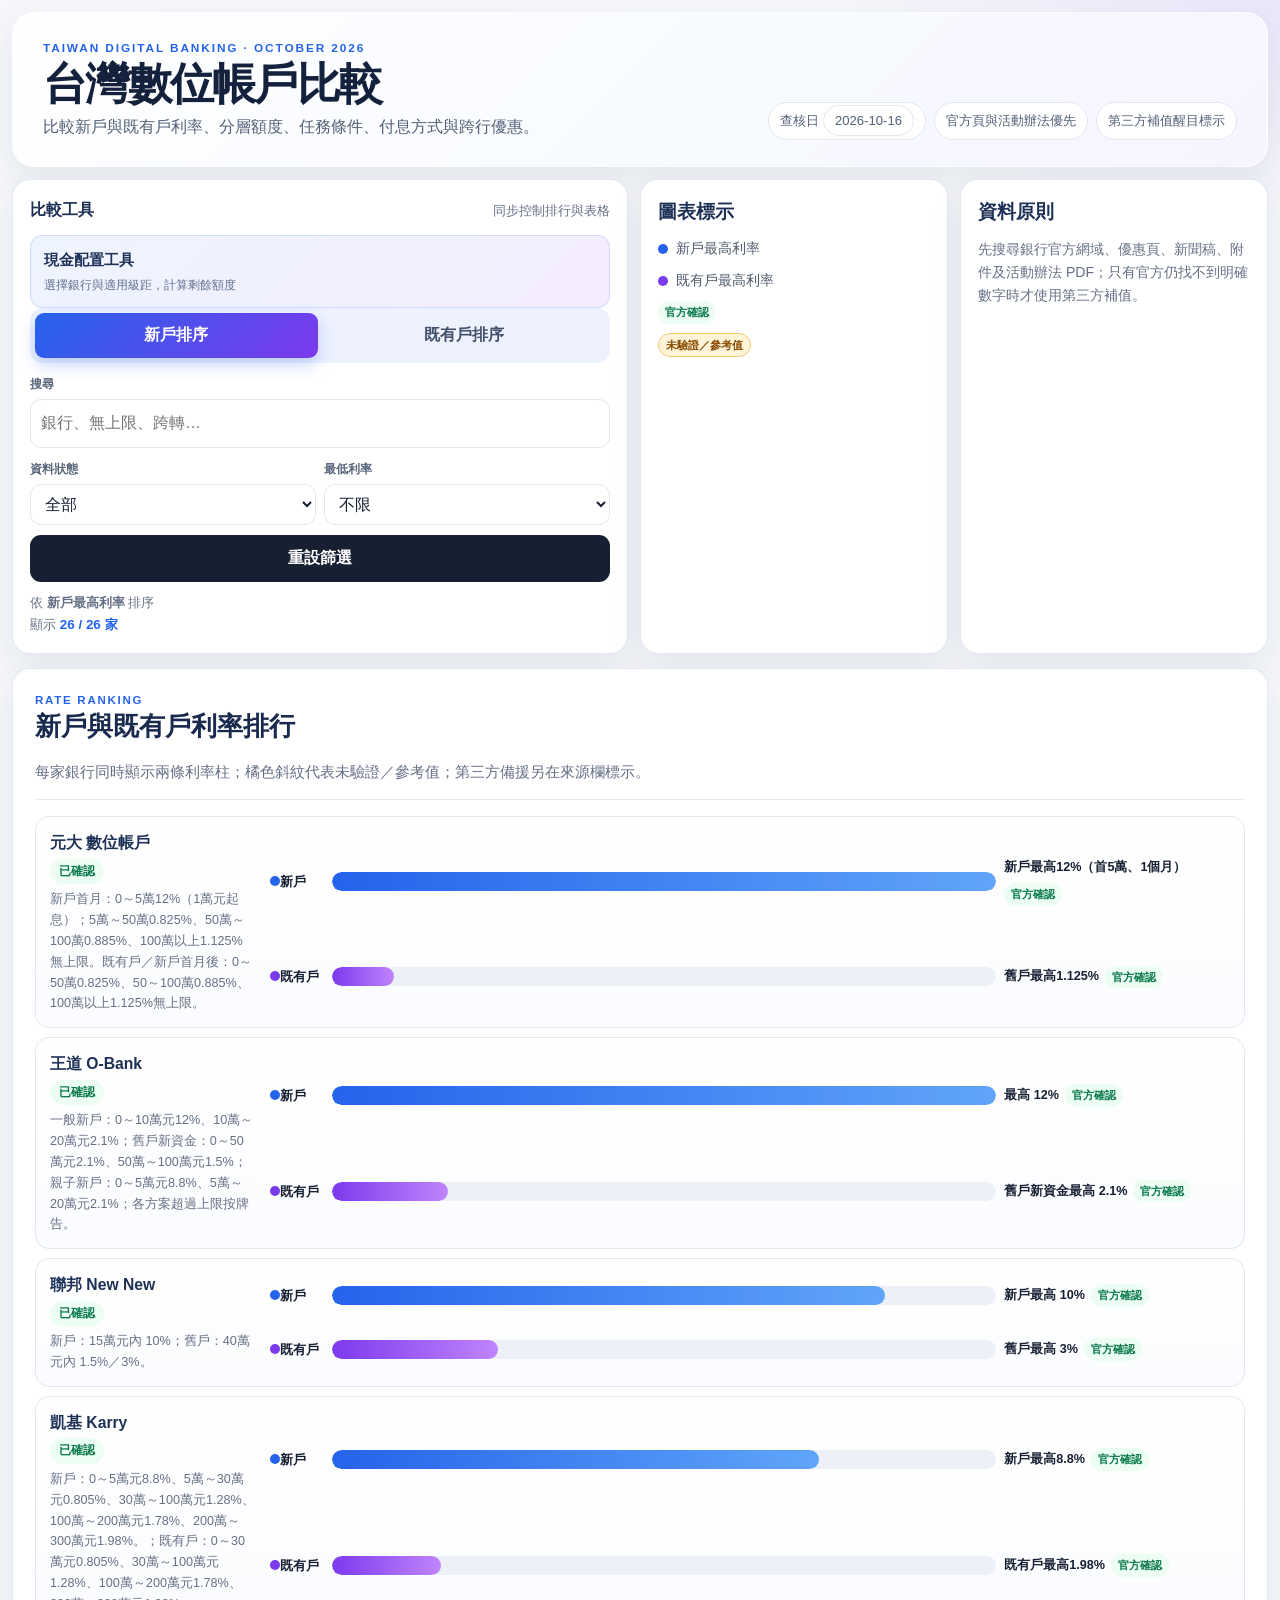
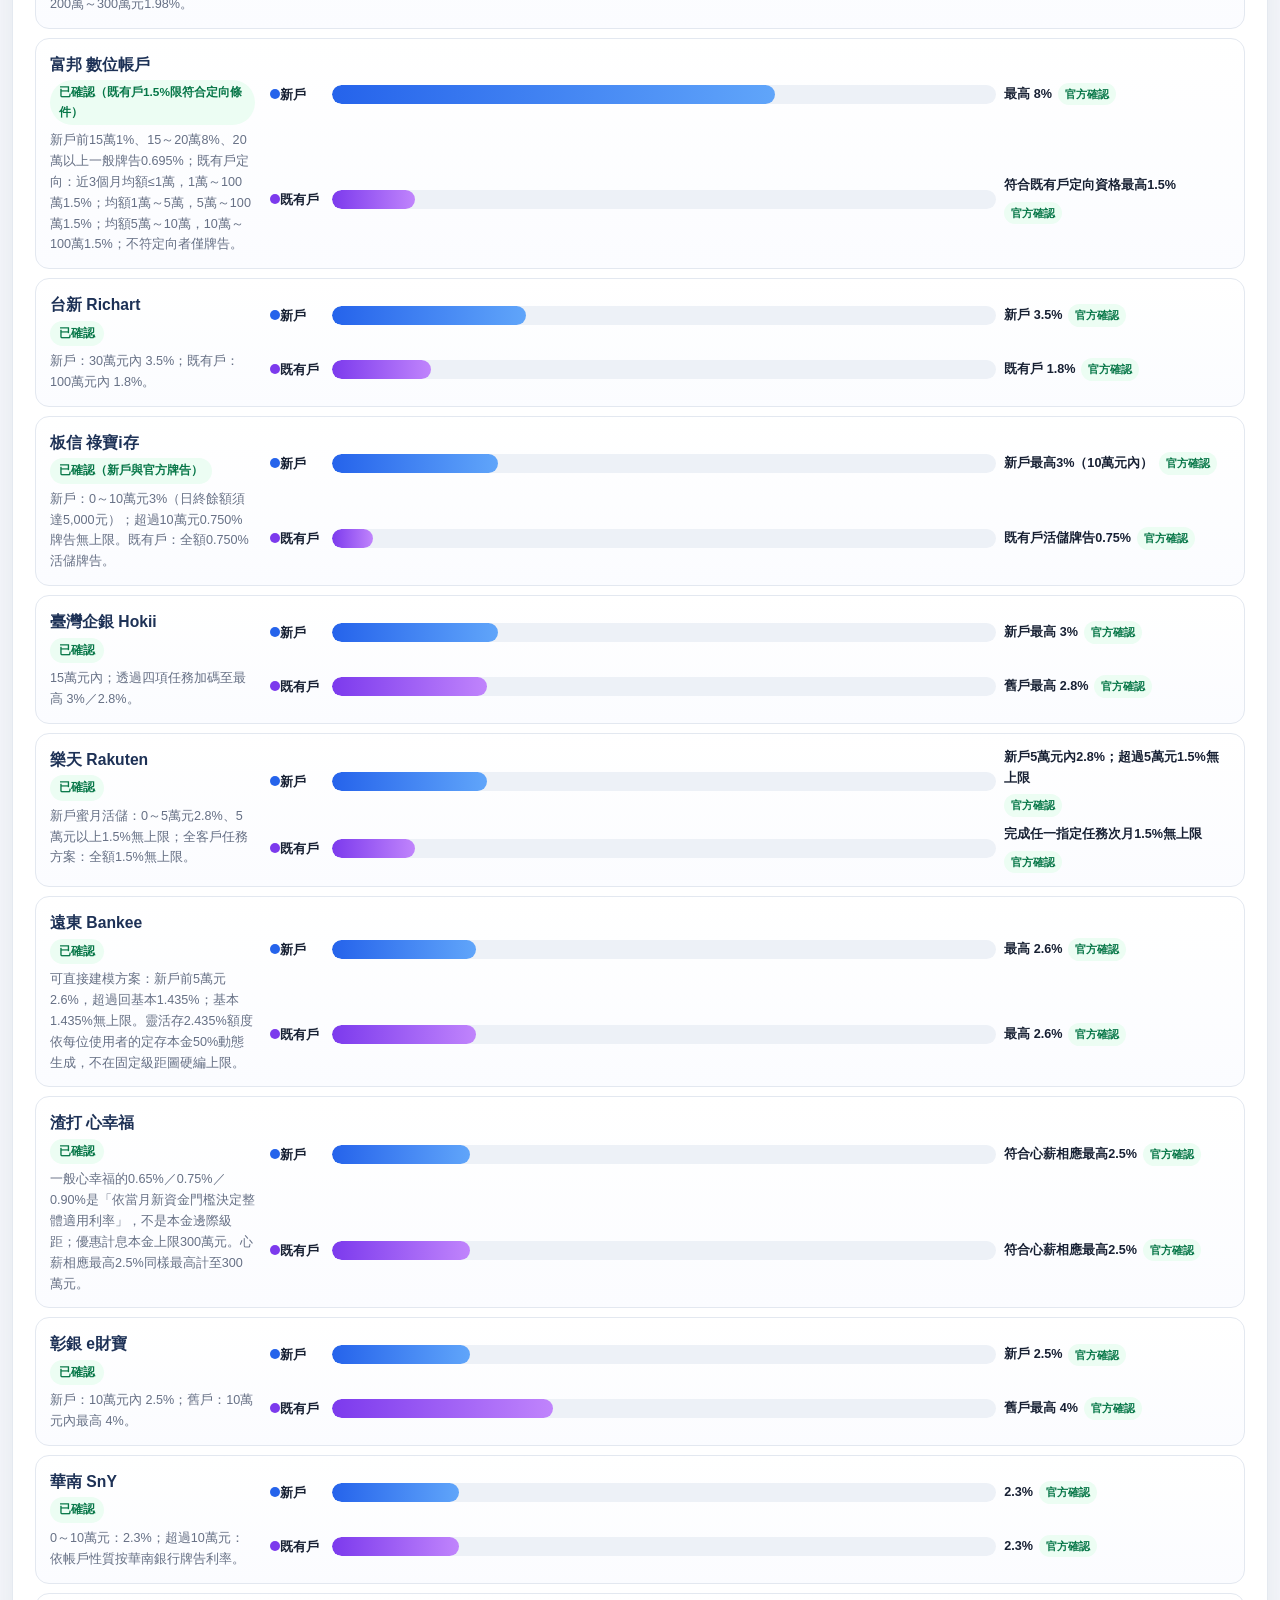
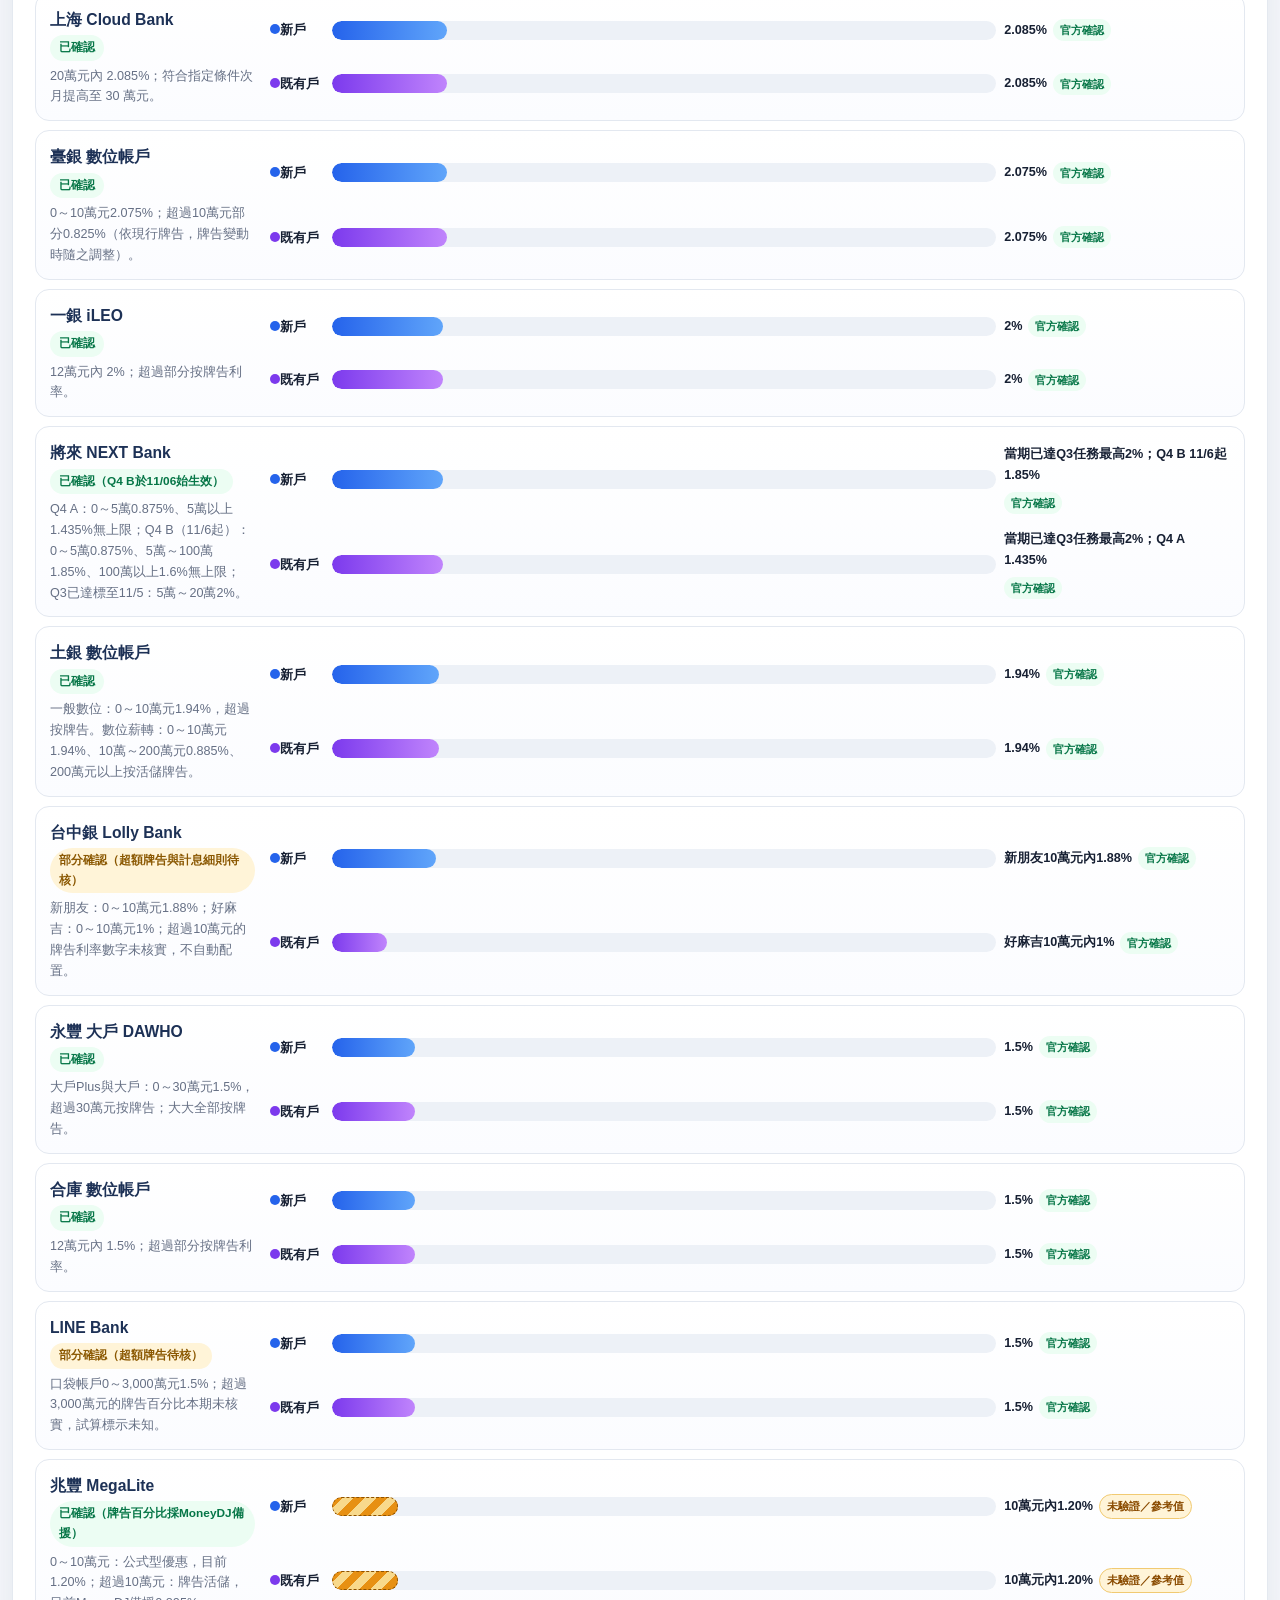
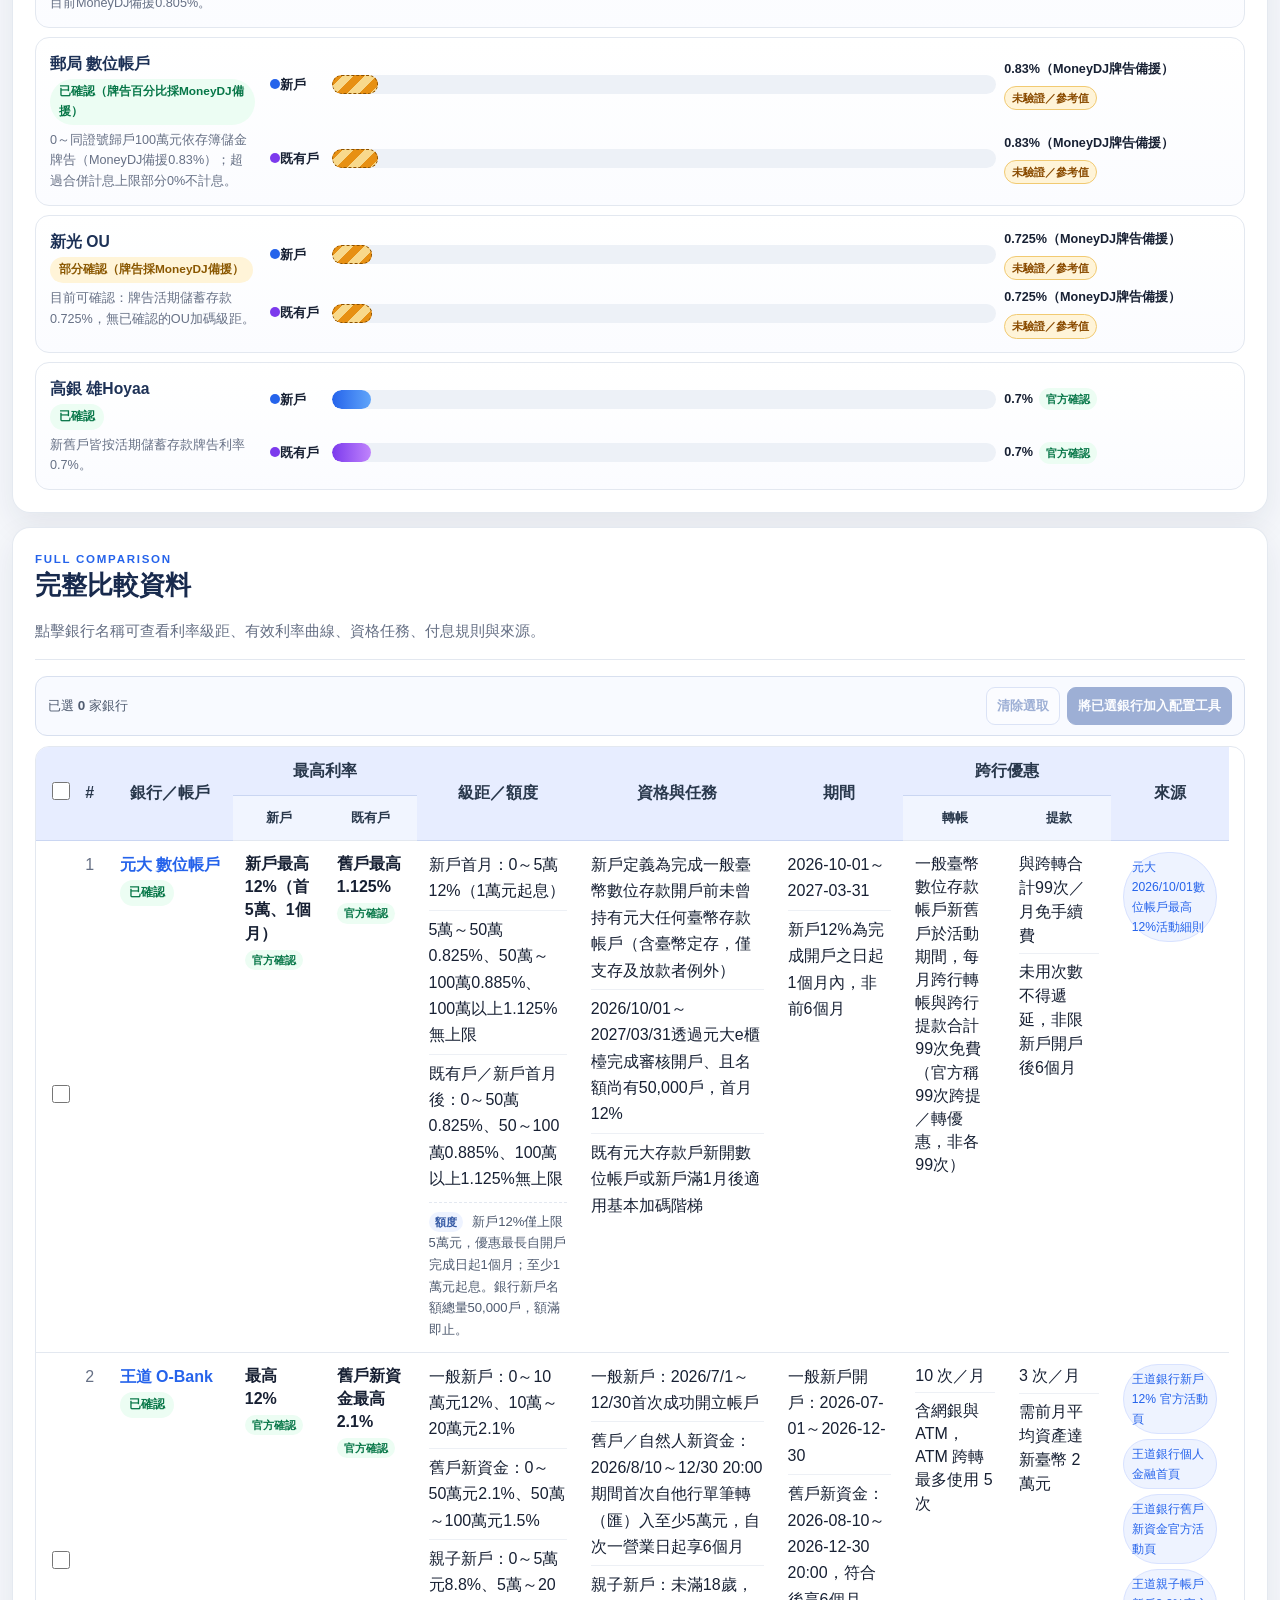
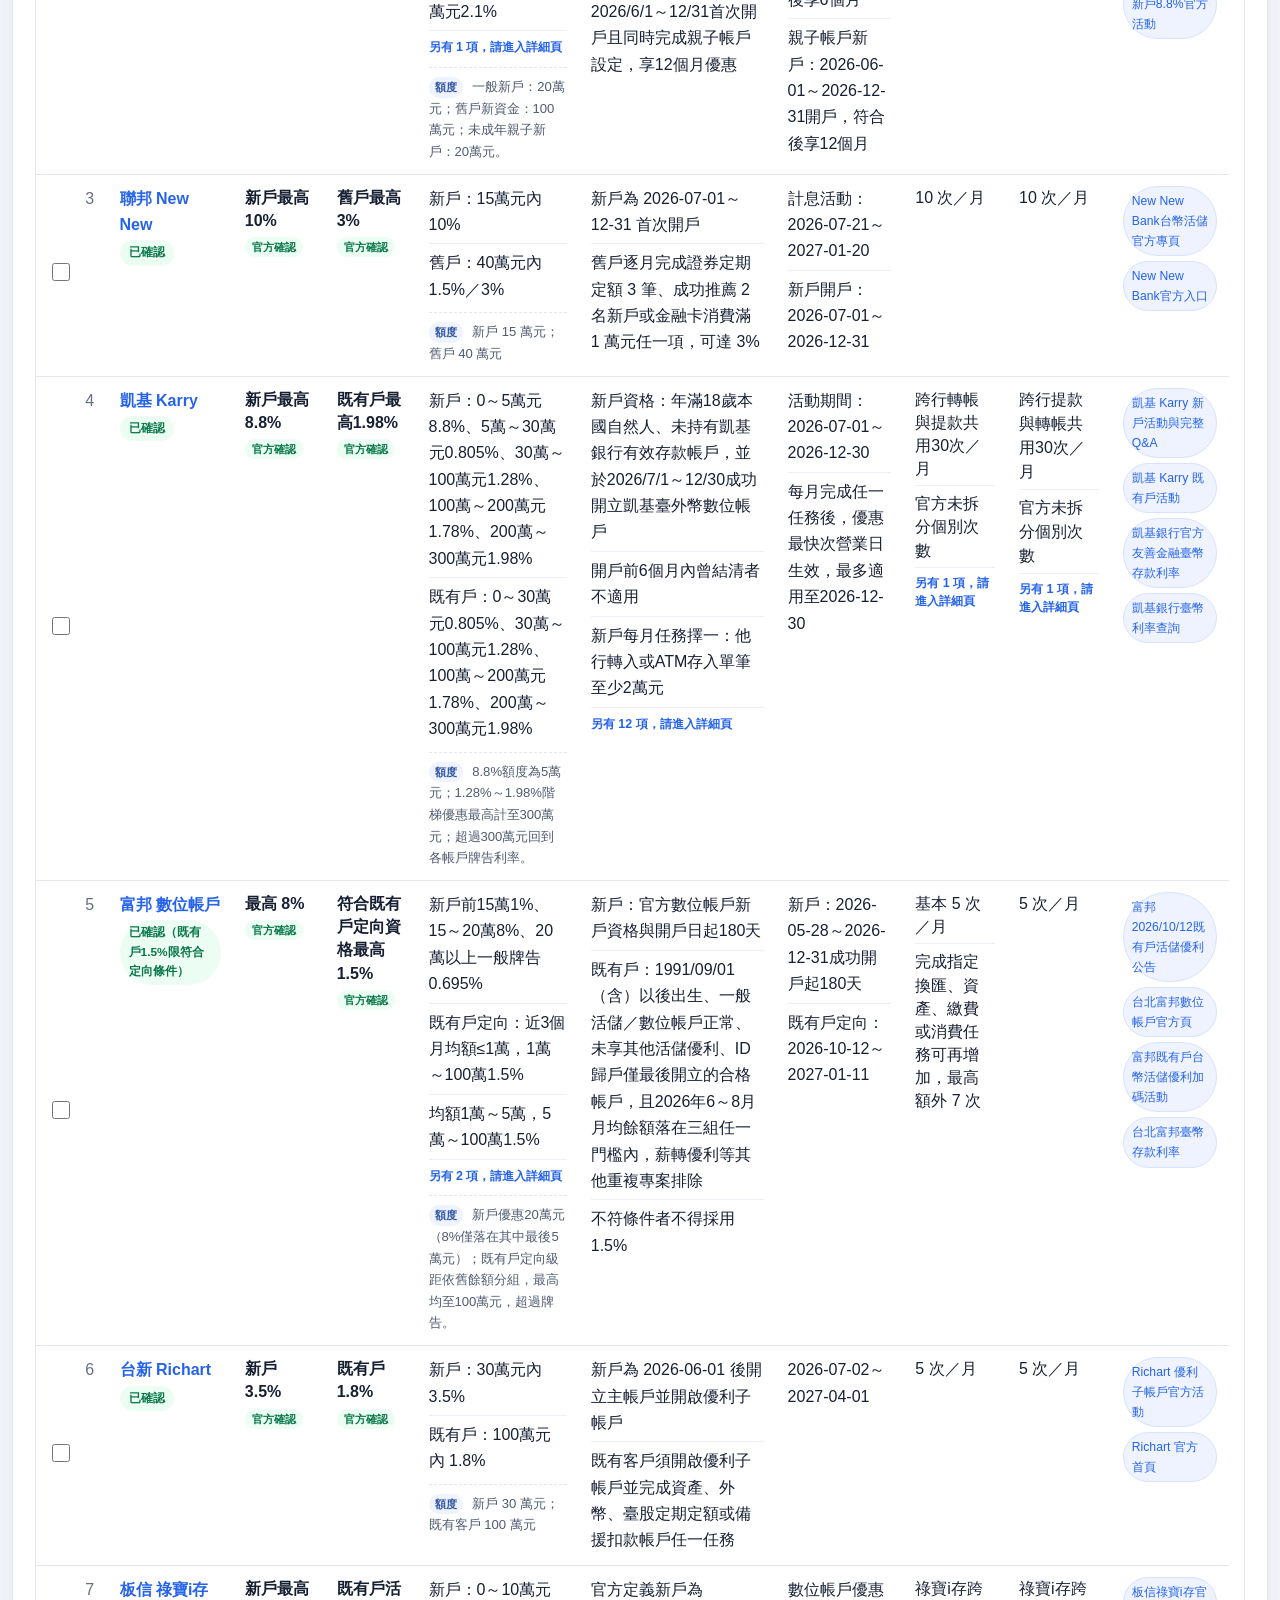
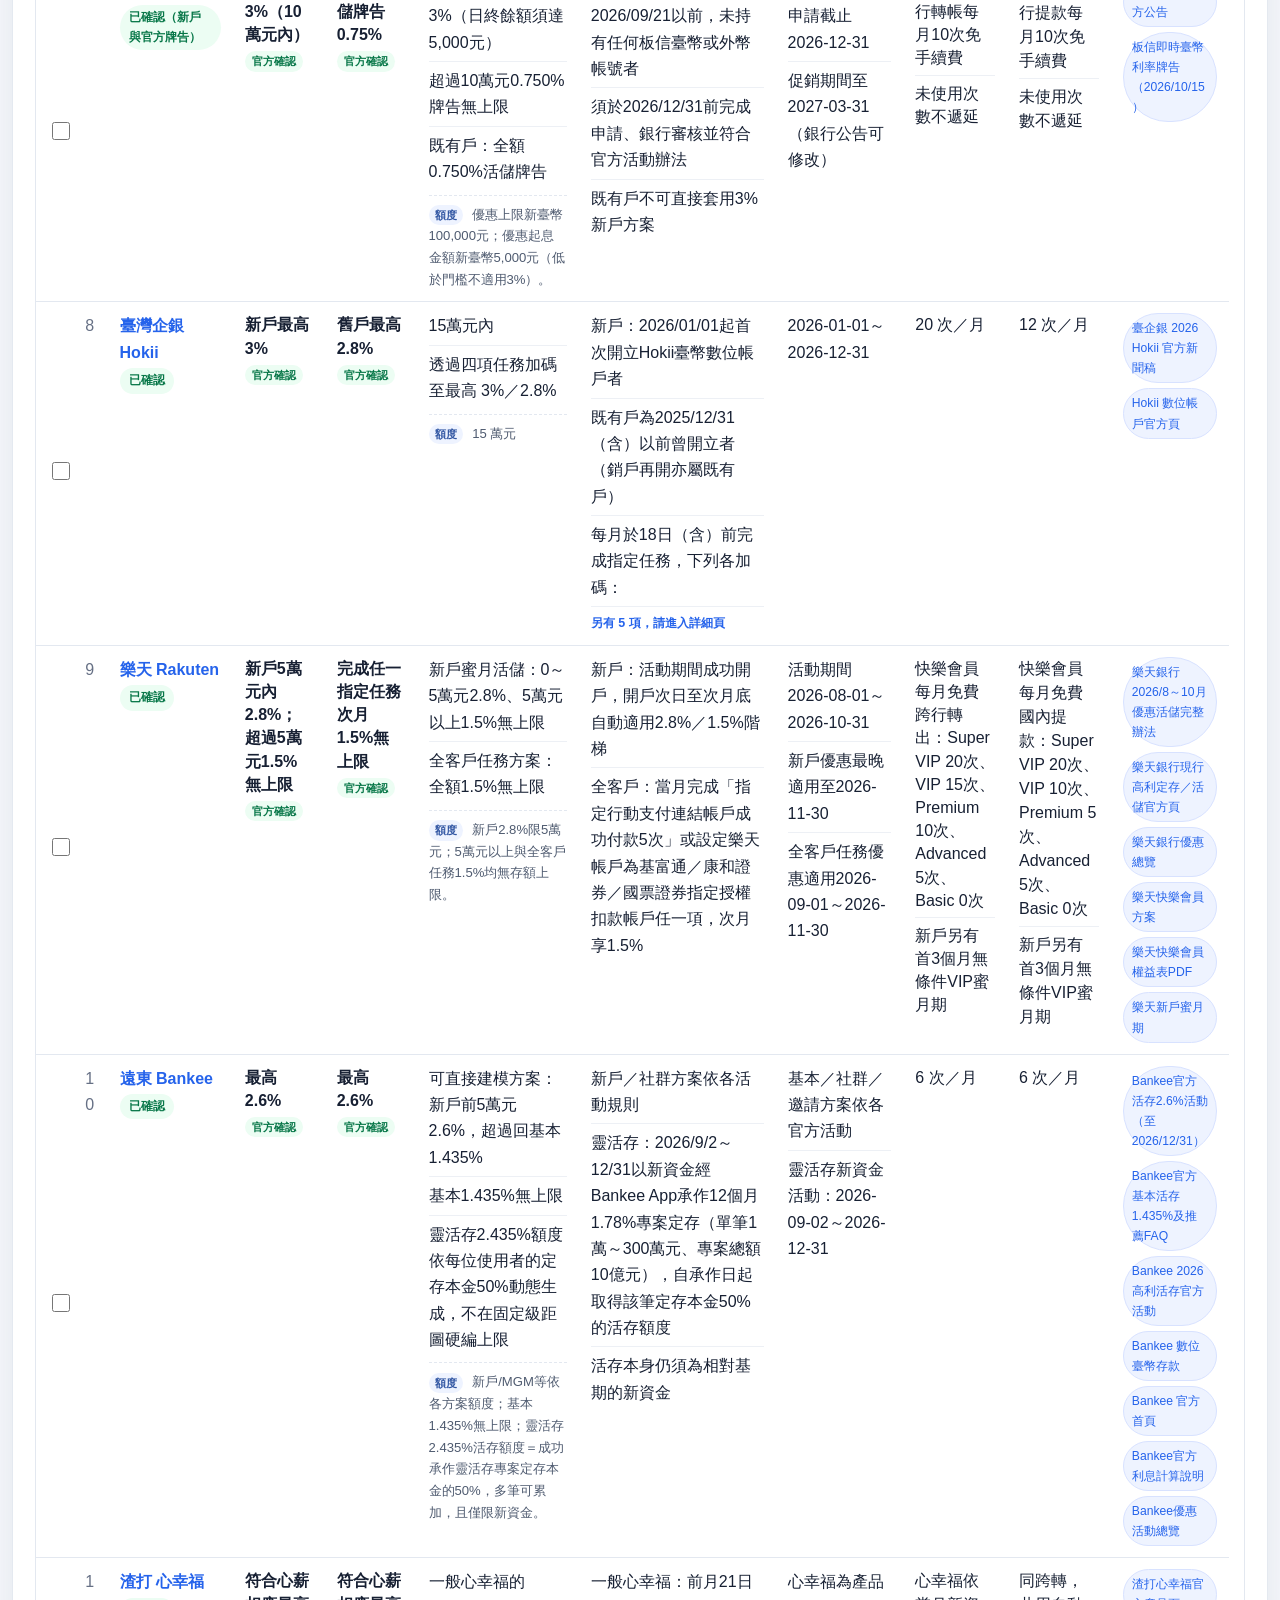
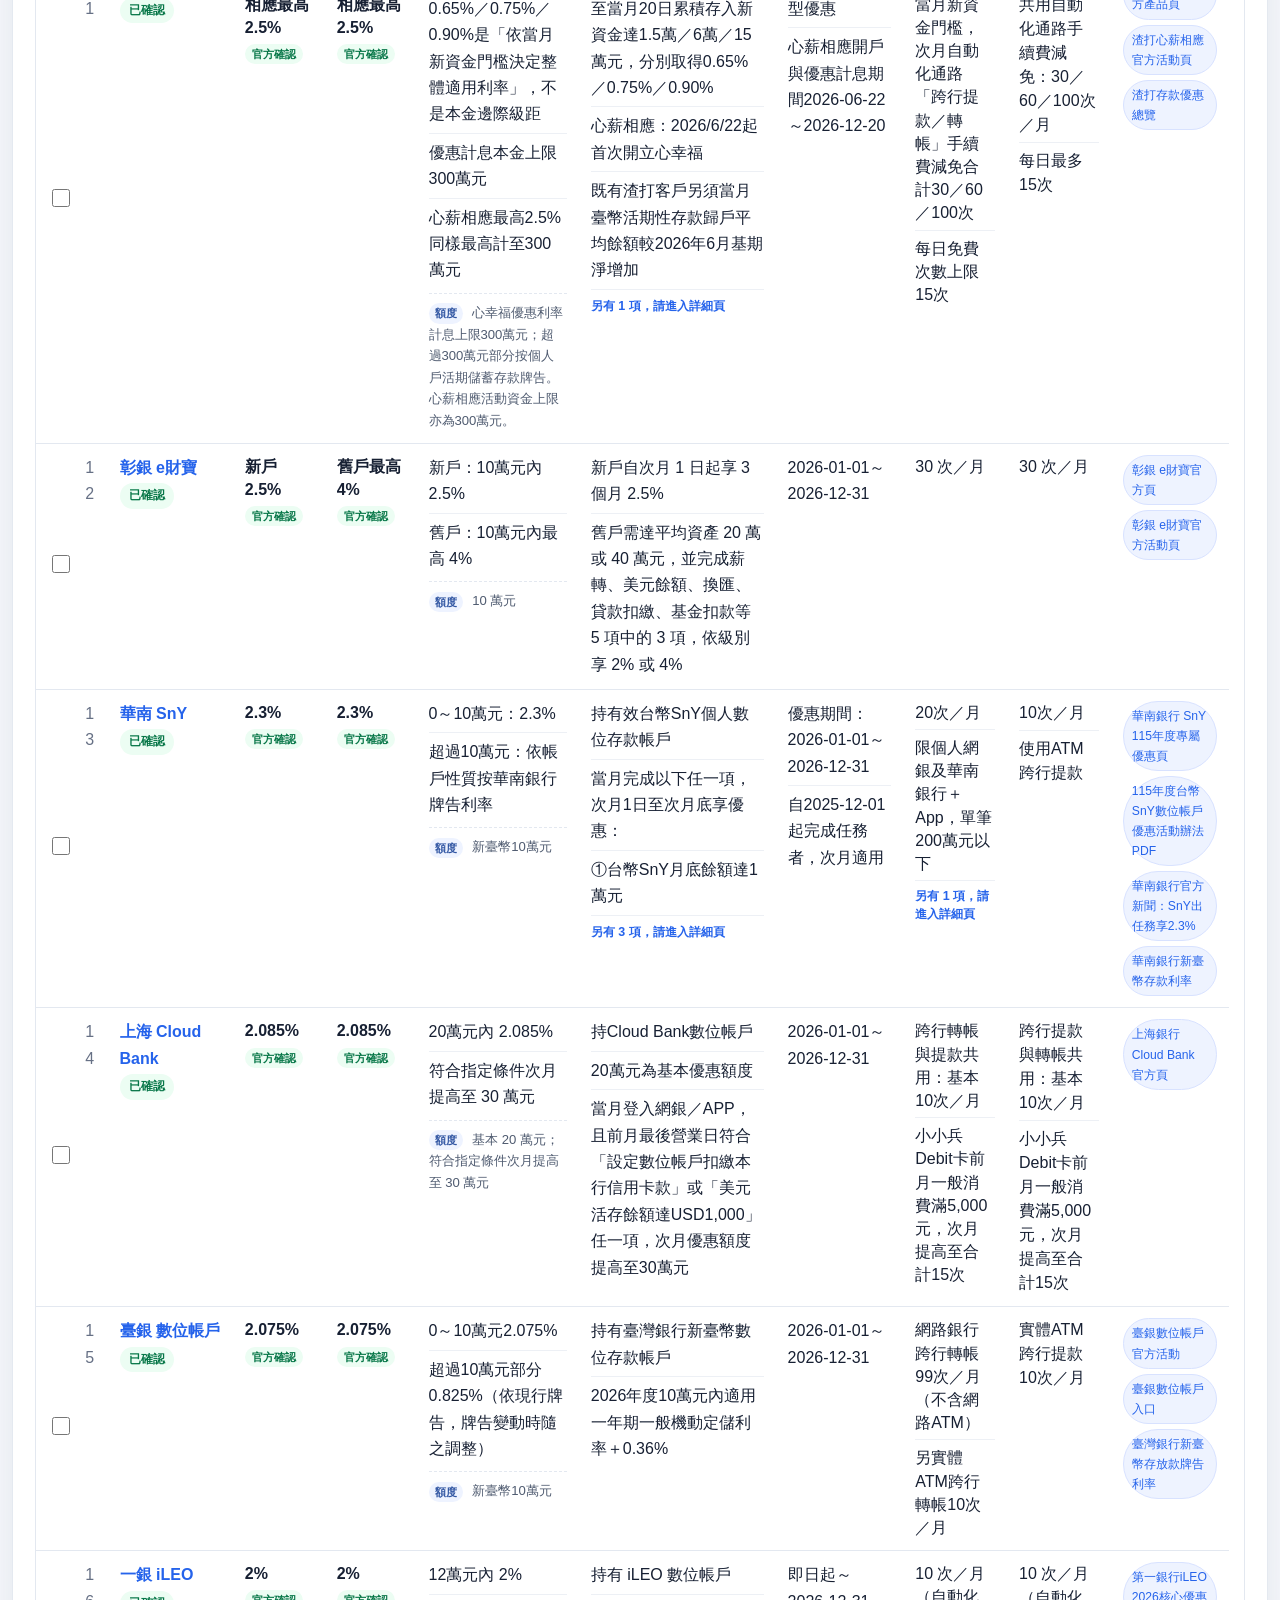
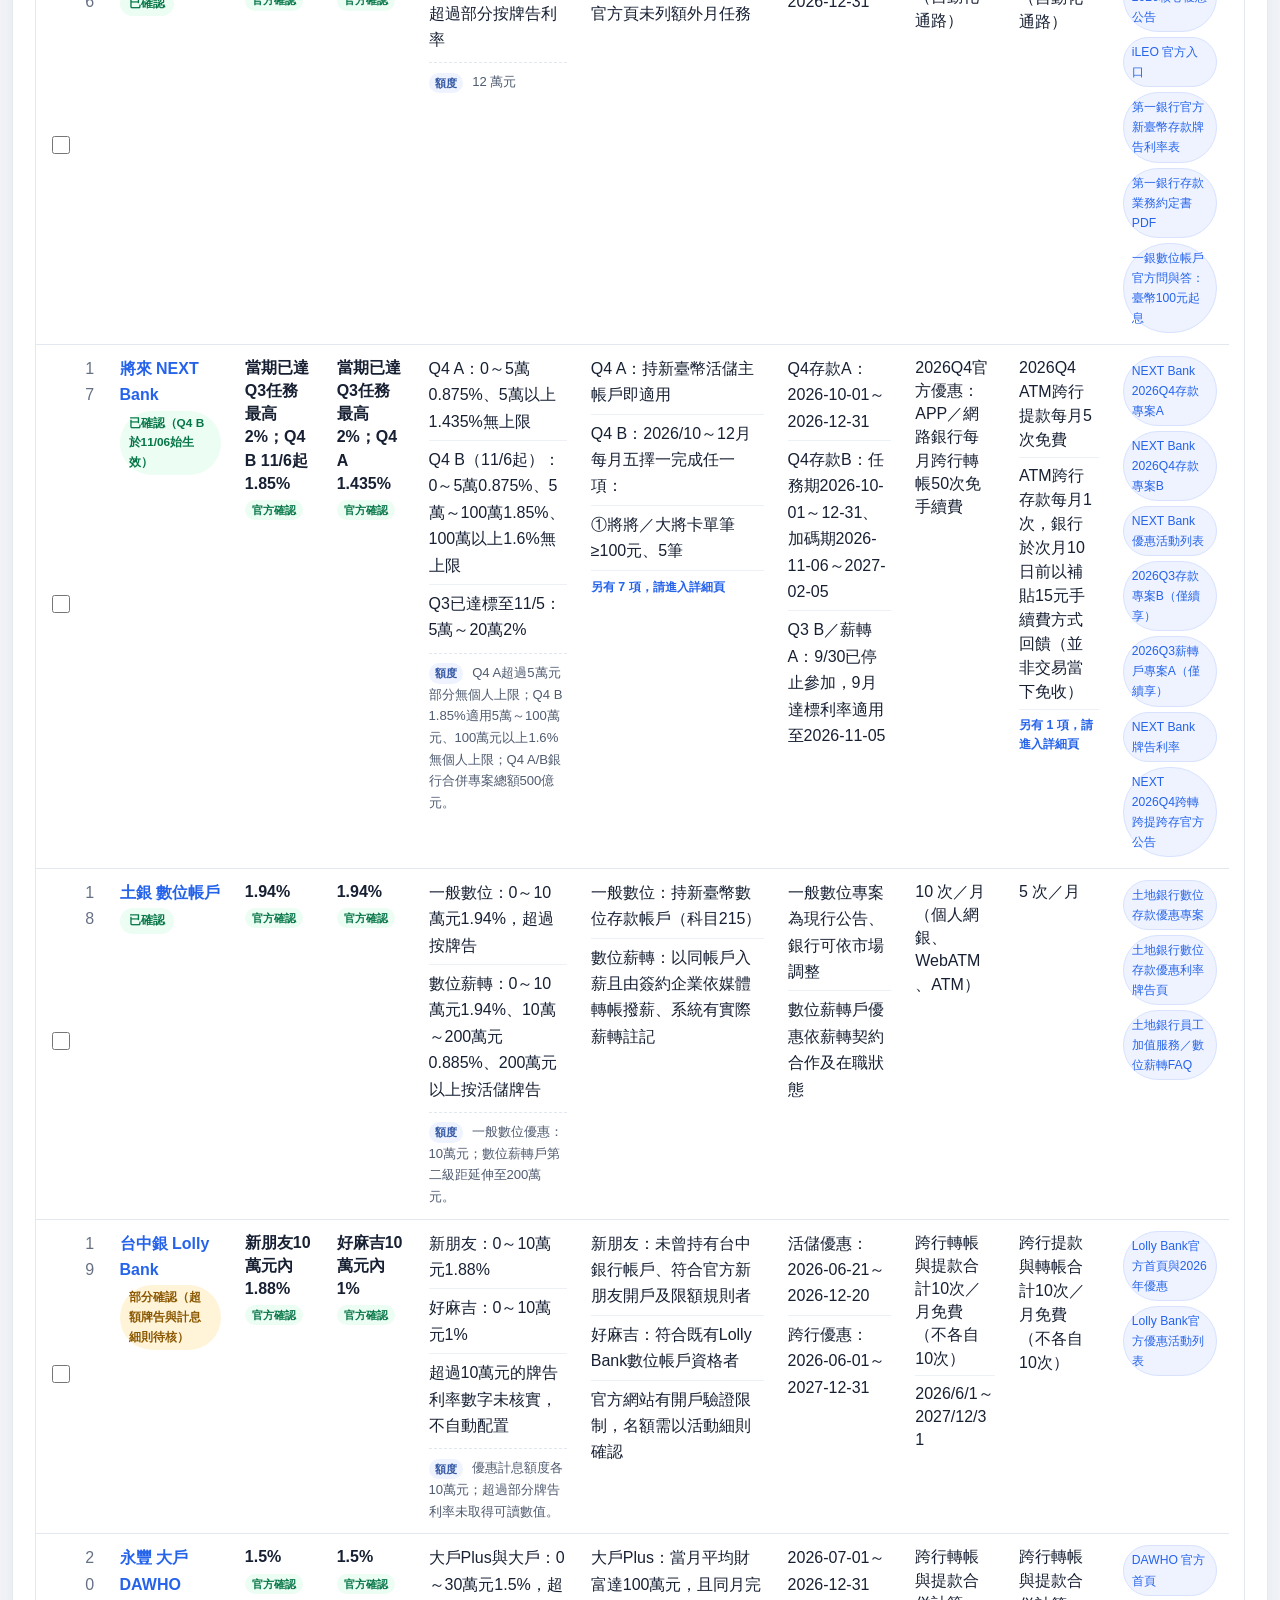
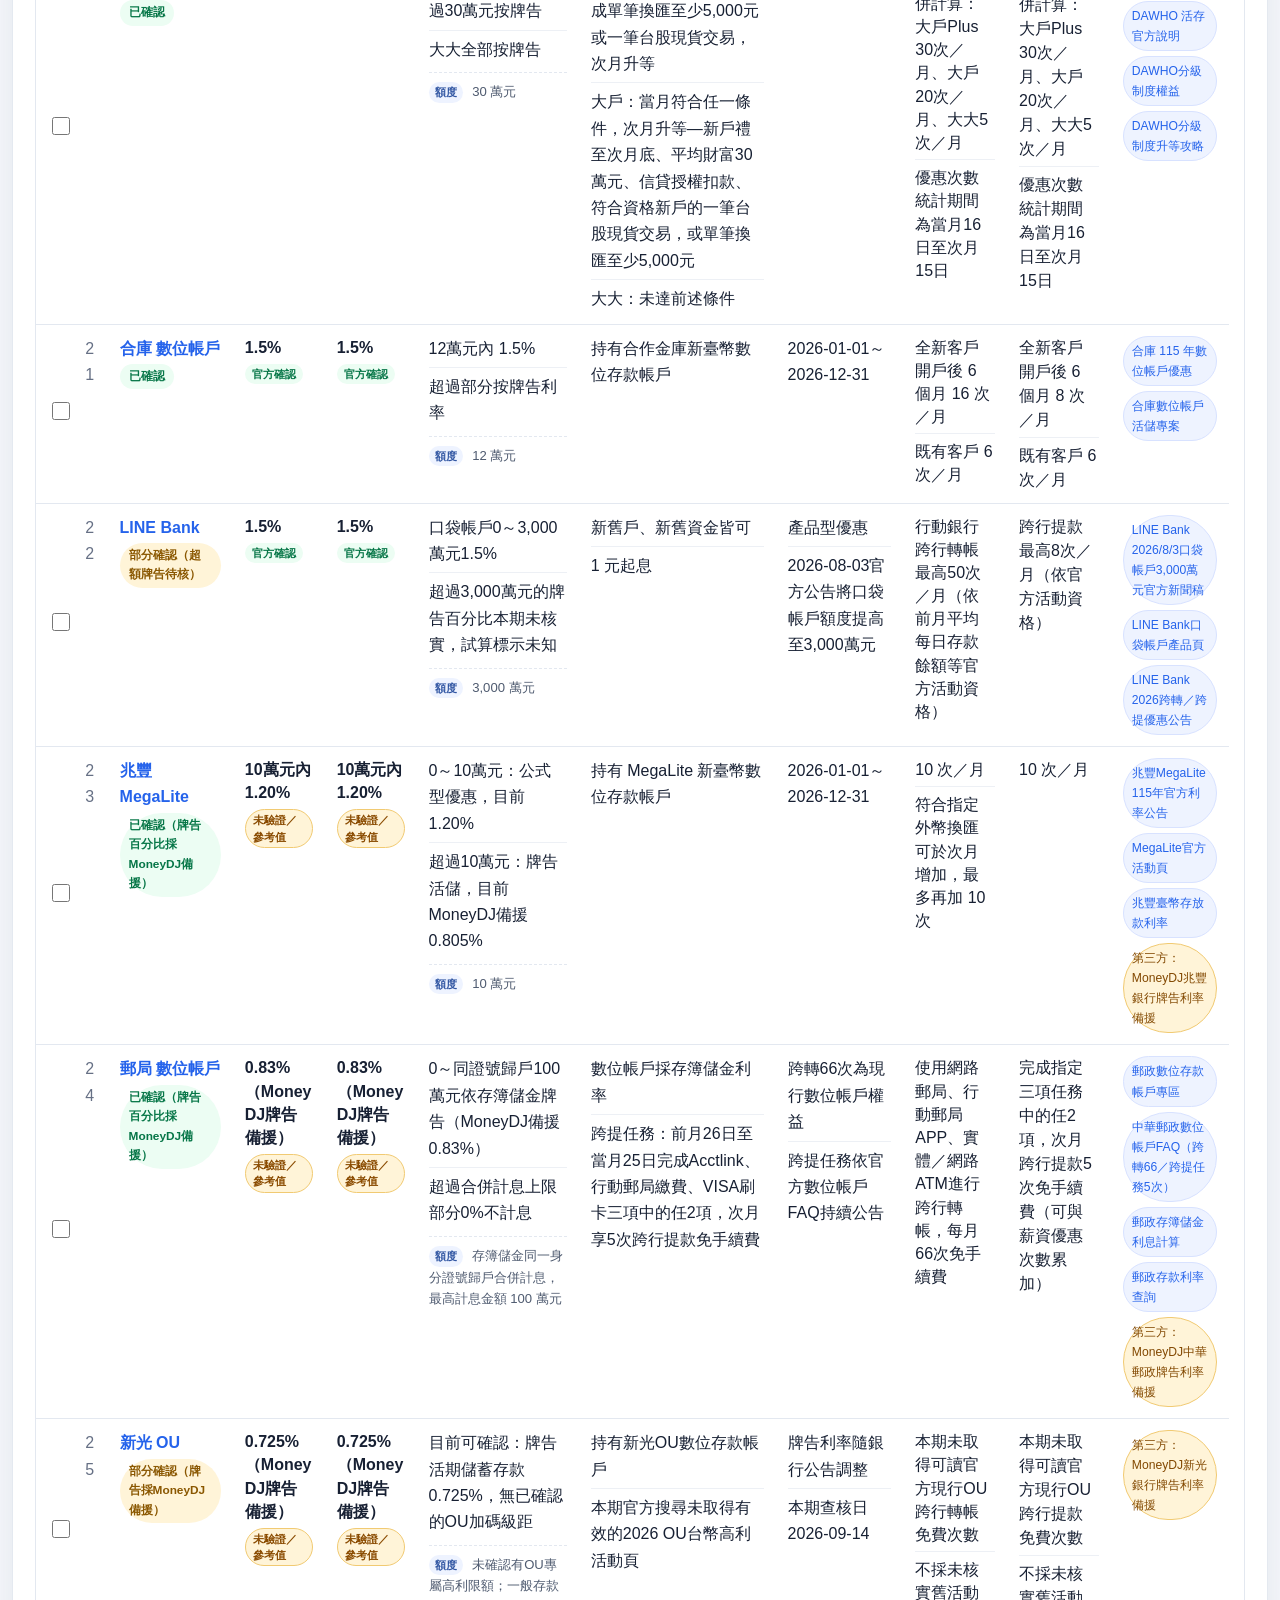
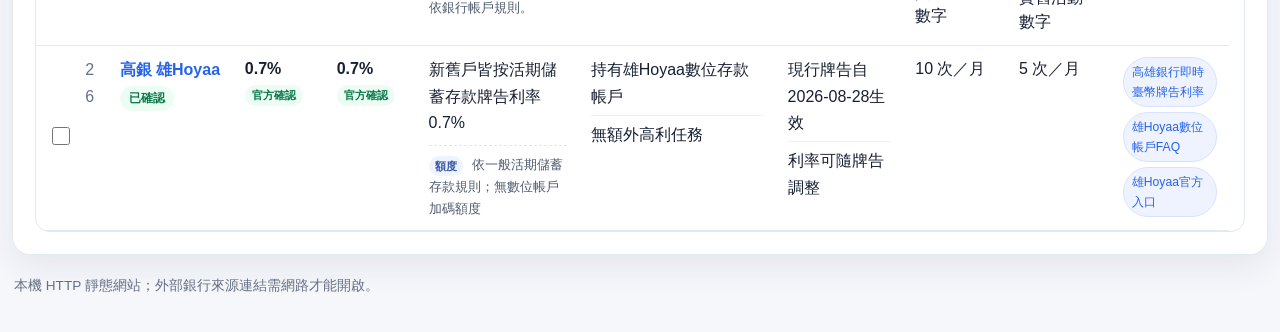
==== commit e7830846: "10月更新" ====
--- a/index.html
+++ b/index.html
@@ -3,7 +3,7 @@
 <head>
 <meta charset="utf-8">
 <meta name="viewport" content="width=device-width,initial-scale=1">
-<title>台灣數位帳戶比較｜2026年7月</title>
+<title>台灣高利活存／數位帳戶比較｜2026年10月</title>
 <link rel="stylesheet" href="assets/style.css">
   <link rel="icon" href="favicon.svg" type="image/svg+xml">
 </head>
@@ -12,7 +12,7 @@
   <div class="wide-container">
     <div class="masthead">
       <div>
-        <div class="eyebrow">TAIWAN DIGITAL BANKING · JULY 2026</div>
+        <div class="eyebrow">TAIWAN DIGITAL BANKING · OCTOBER 2026</div>
         <h1>台灣數位帳戶比較</h1>
         <p>比較新戶與既有戶利率、分層額度、任務條件、付息方式與跨行優惠。</p>
       </div>
@@ -31,7 +31,7 @@
       <section class="content-card">
         <div class="section-heading">
           <div><div class="section-kicker">RATE RANKING</div><h2>新戶與既有戶利率排行</h2></div>
-          <p>每家銀行同時顯示兩條利率柱；橘色斜紋代表第三方暫補、尚未由官方確認。</p>
+          <p>每家銀行同時顯示兩條利率柱；橘色斜紋代表未驗證／參考值；第三方備援另在來源欄標示。</p>
         </div>
         <div id="barList" class="bar-list"></div>
       </section>
@@ -137,7 +137,7 @@
           <div class="legend-row"><span class="dot new"></span>新戶最高利率</div>
           <div class="legend-row"><span class="dot existing"></span>既有戶最高利率</div>
           <div class="legend-row"><span class="rate-source official">官方確認</span></div>
-          <div class="legend-row"><span class="rate-source third">第三方・未驗證</span></div>
+          <div class="legend-row"><span class="rate-source third">未驗證／參考值</span></div>
         </div>
       </section>
 
@@ -149,7 +149,7 @@
   </div>
 </main>
 
-<footer class="wide-container home-footer">離線靜態網站；外部來源連結需要網路才能開啟。</footer>
+<footer class="wide-container home-footer">本機 HTTP 靜態網站；外部銀行來源連結需網路才能開啟。</footer>
 <script type="module" src="assets/index.js"></script>
 </body>
 </html>
--- a/assets/style.css
+++ b/assets/style.css
@@ -1731,3 +1731,136 @@
 
   .comparison-table col.col-select{width:38px}
 }
+
+
+/* v22 apply NEXT DEPOSIT recommendations */
+.recommendation-apply-bar{
+  display:flex;
+  justify-content:space-between;
+  align-items:center;
+  gap:16px;
+  margin-top:14px;
+  padding:14px 15px;
+  border:1px solid #a9d9ba;
+  border-radius:13px;
+  background:linear-gradient(135deg,#f0fcf4,#f6fff9);
+}
+
+.recommendation-apply-bar[hidden]{
+  display:none;
+}
+
+.recommendation-apply-bar > div{
+  display:grid;
+  gap:3px;
+}
+
+.recommendation-apply-bar strong{
+  color:#086b3a;
+}
+
+.recommendation-apply-bar span{
+  color:#4d6a59;
+  font-size:.82rem;
+}
+
+.recommendation-apply-bar button{
+  flex:0 0 auto;
+  min-height:42px;
+  padding:10px 15px;
+  border:1px solid #08783c;
+  border-radius:10px;
+  background:#08783c;
+  color:#fff;
+  font:inherit;
+  font-weight:850;
+  cursor:pointer;
+}
+
+.recommendation-apply-bar button:hover{
+  background:#056532;
+}
+
+.recommendation-apply-bar button:disabled{
+  opacity:.45;
+  cursor:not-allowed;
+}
+
+@media(max-width:680px){
+  .recommendation-apply-bar{
+    align-items:stretch;
+    flex-direction:column;
+  }
+
+  .recommendation-apply-bar button{
+    width:100%;
+  }
+}
+
+
+/* v23 negative NEXT DEPOSIT values and spending sources */
+.signed-money-input{
+  position:relative;
+}
+
+.signed-money-input input{
+  padding-right:48px;
+}
+
+.cash-sign-toggle{
+  align-self:stretch;
+  min-width:42px;
+  padding:0 10px;
+  border:0;
+  border-left:1px solid #cfd7e6;
+  background:#f5f7ff;
+  color:#3156a3;
+  font:inherit;
+  font-size:1.05rem;
+  font-weight:900;
+  cursor:pointer;
+}
+
+.cash-sign-toggle:hover{
+  background:#eaf0ff;
+}
+
+.cash-sign-help{
+  grid-column:2;
+  display:block;
+  margin-top:5px;
+  color:var(--muted);
+  font-size:.75rem;
+}
+
+.spending-recommendation{
+  border-color:#e9b36c;
+  background:#fff8ec;
+}
+
+.spending-recommendation .recommendation-rank{
+  background:#a85b00;
+}
+
+.spending-recommendation .recommendation-amount strong{
+  color:#a34e00;
+}
+
+.spending-recommendation .recommendation-interest strong{
+  color:#7a551d;
+}
+
+@media(max-width:760px){
+  .cash-sign-help{
+    grid-column:1;
+  }
+}
+
+
+/* v24 general current-allocation optimization */
+.withdrawal-recommendation .recommendation-interest small{
+  display:block;
+  margin-top:3px;
+  color:#8a3d37;
+  font-size:.72rem;
+}
